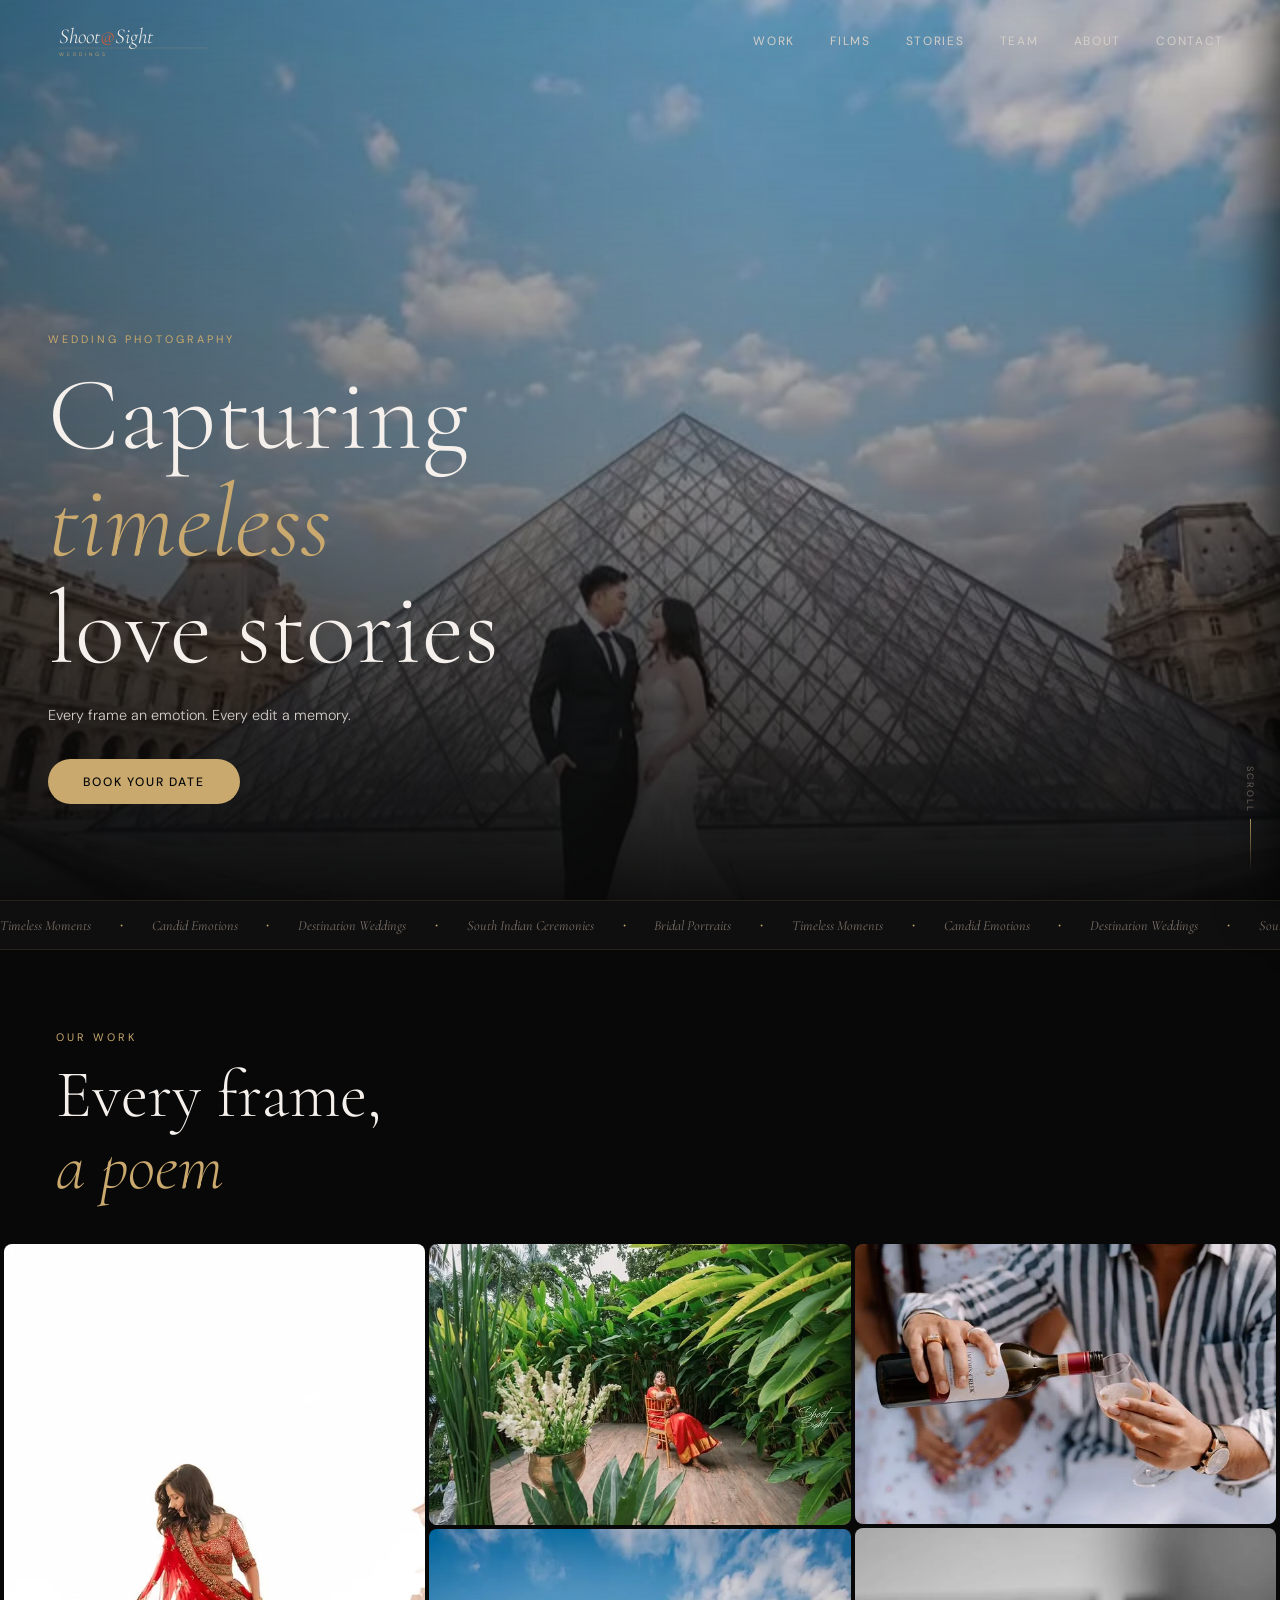
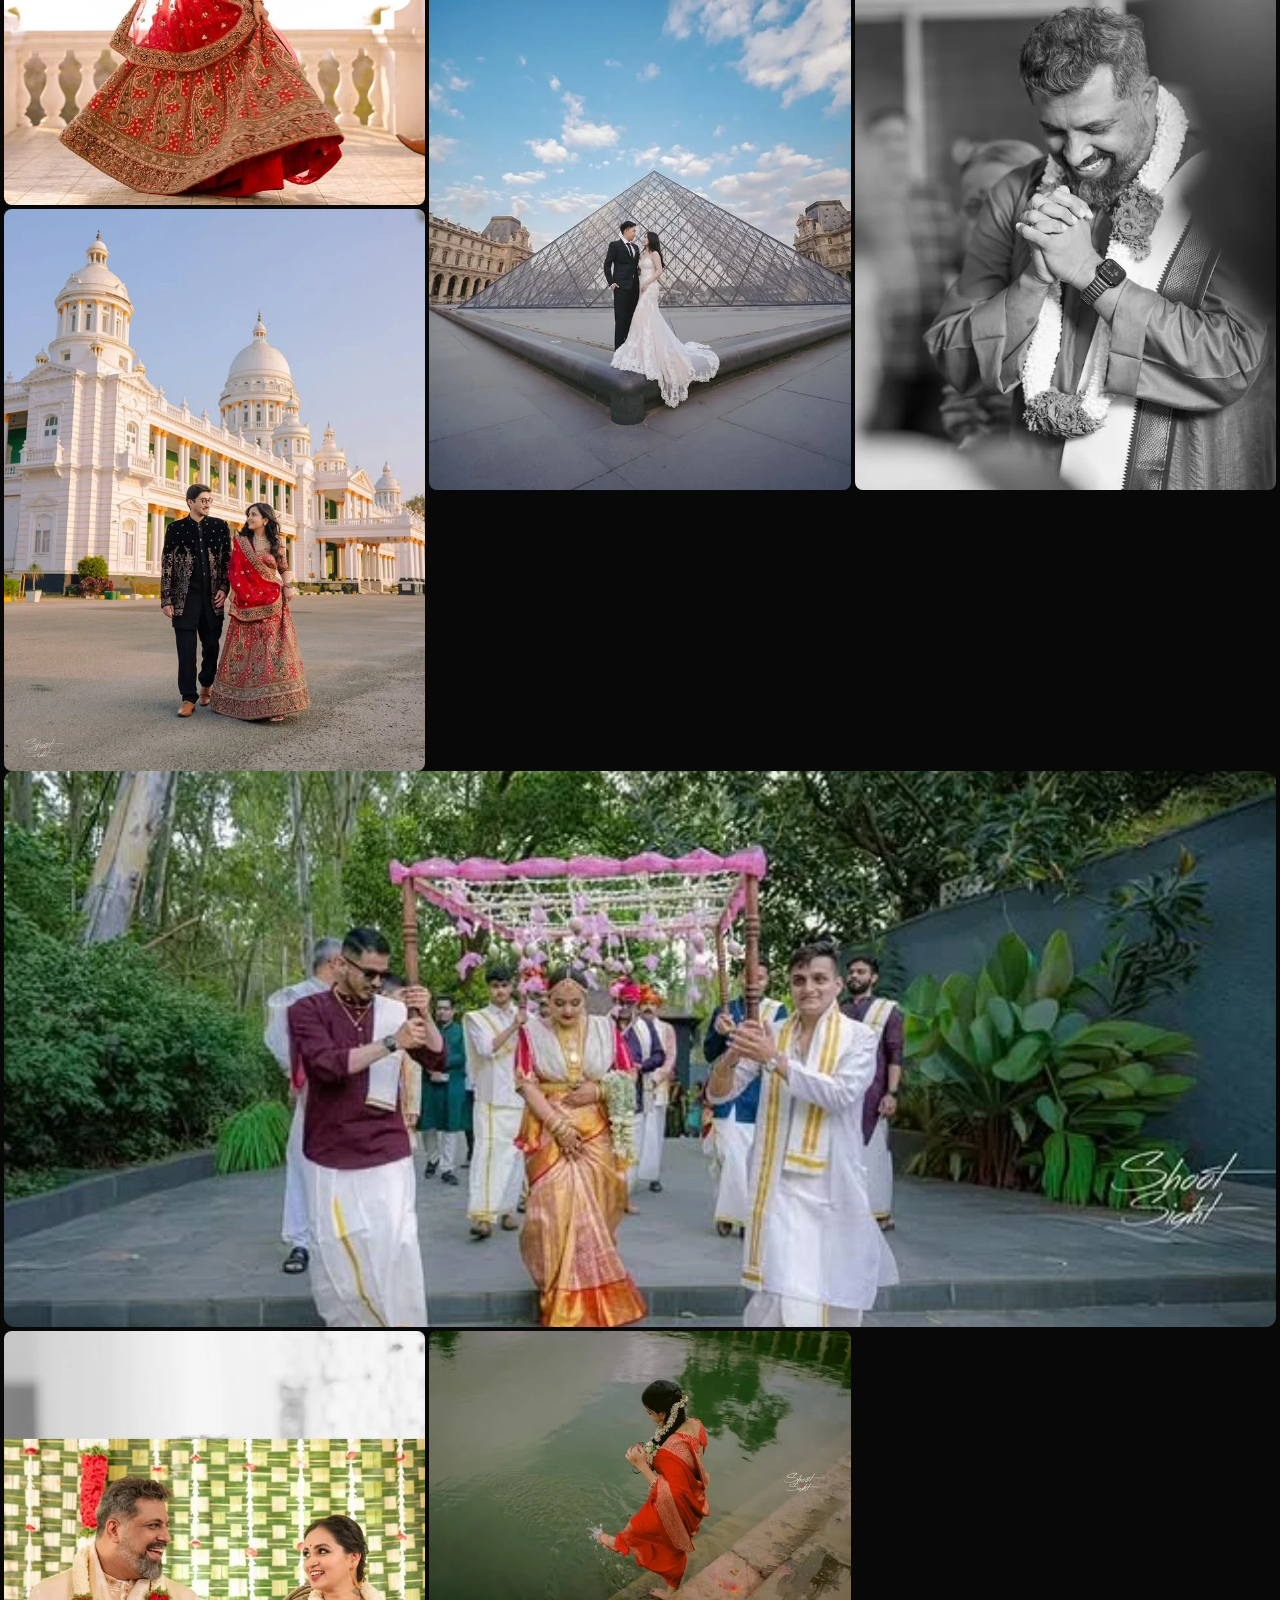
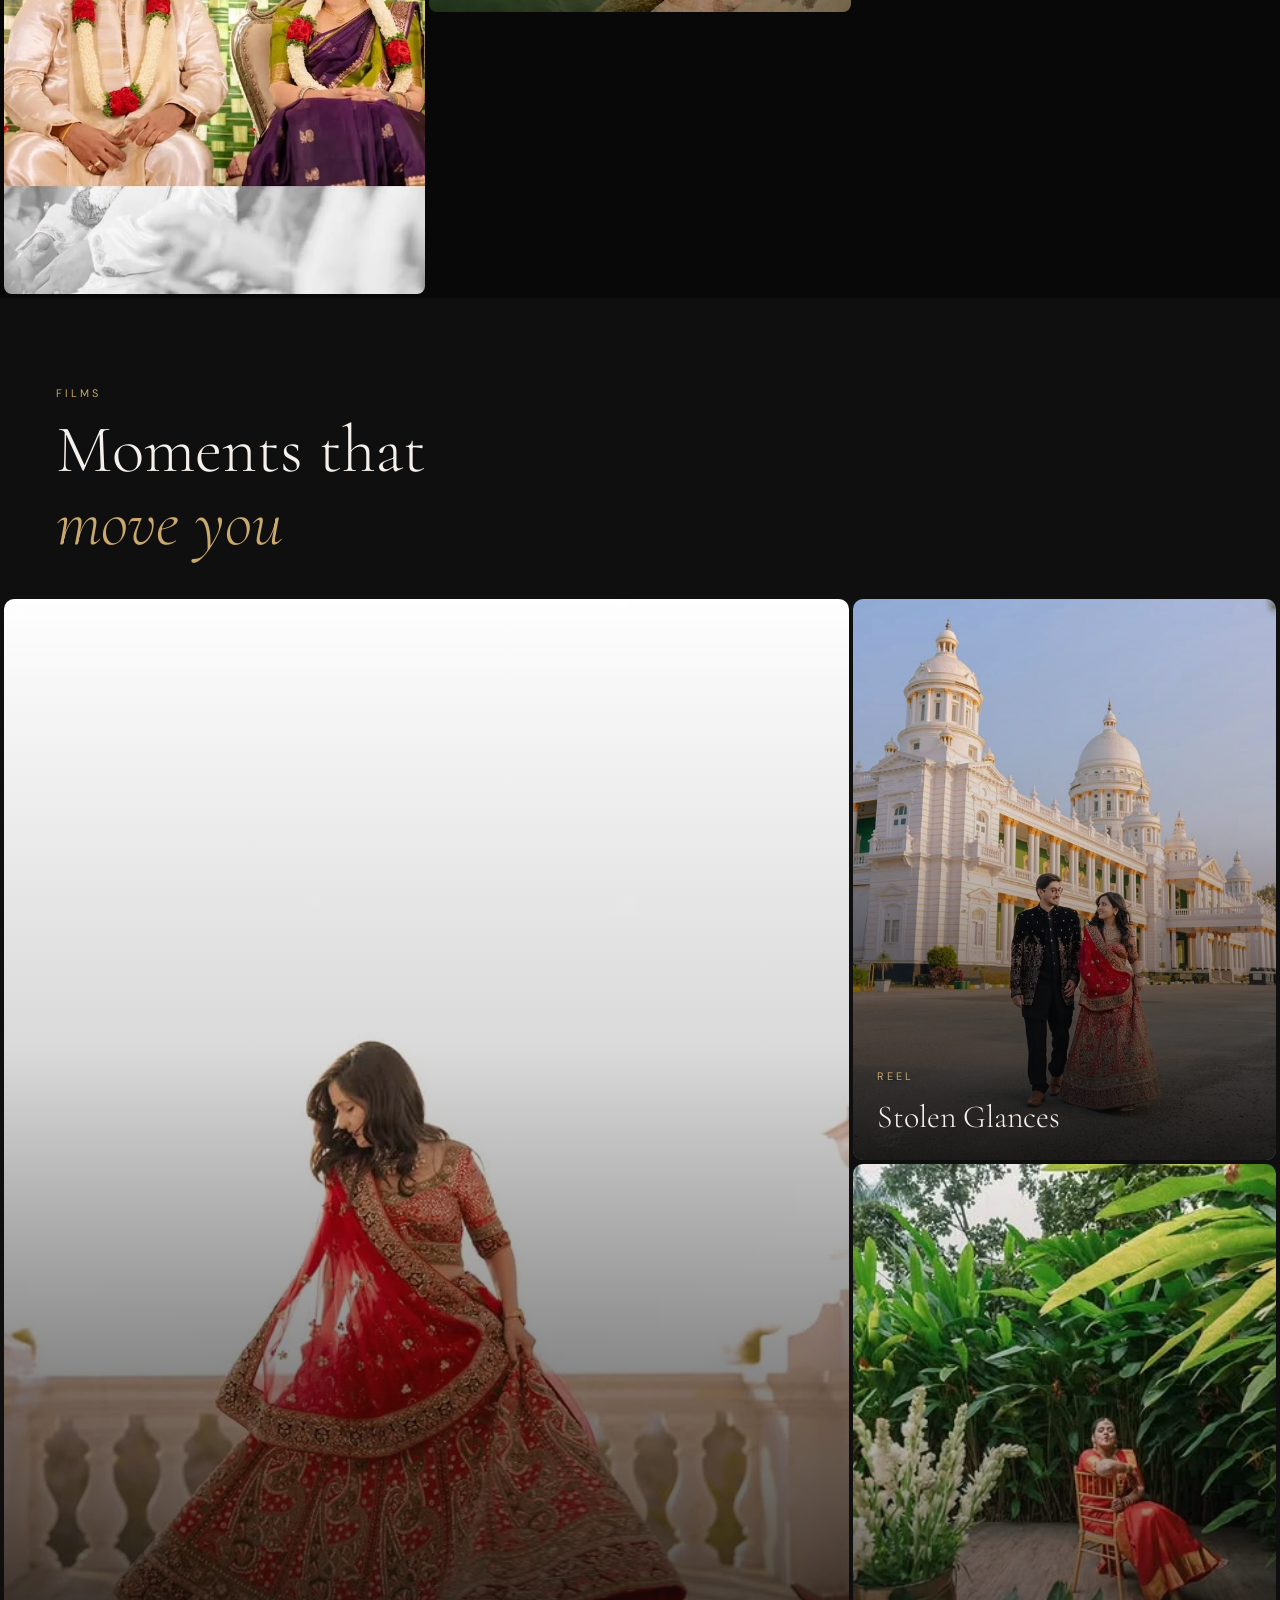
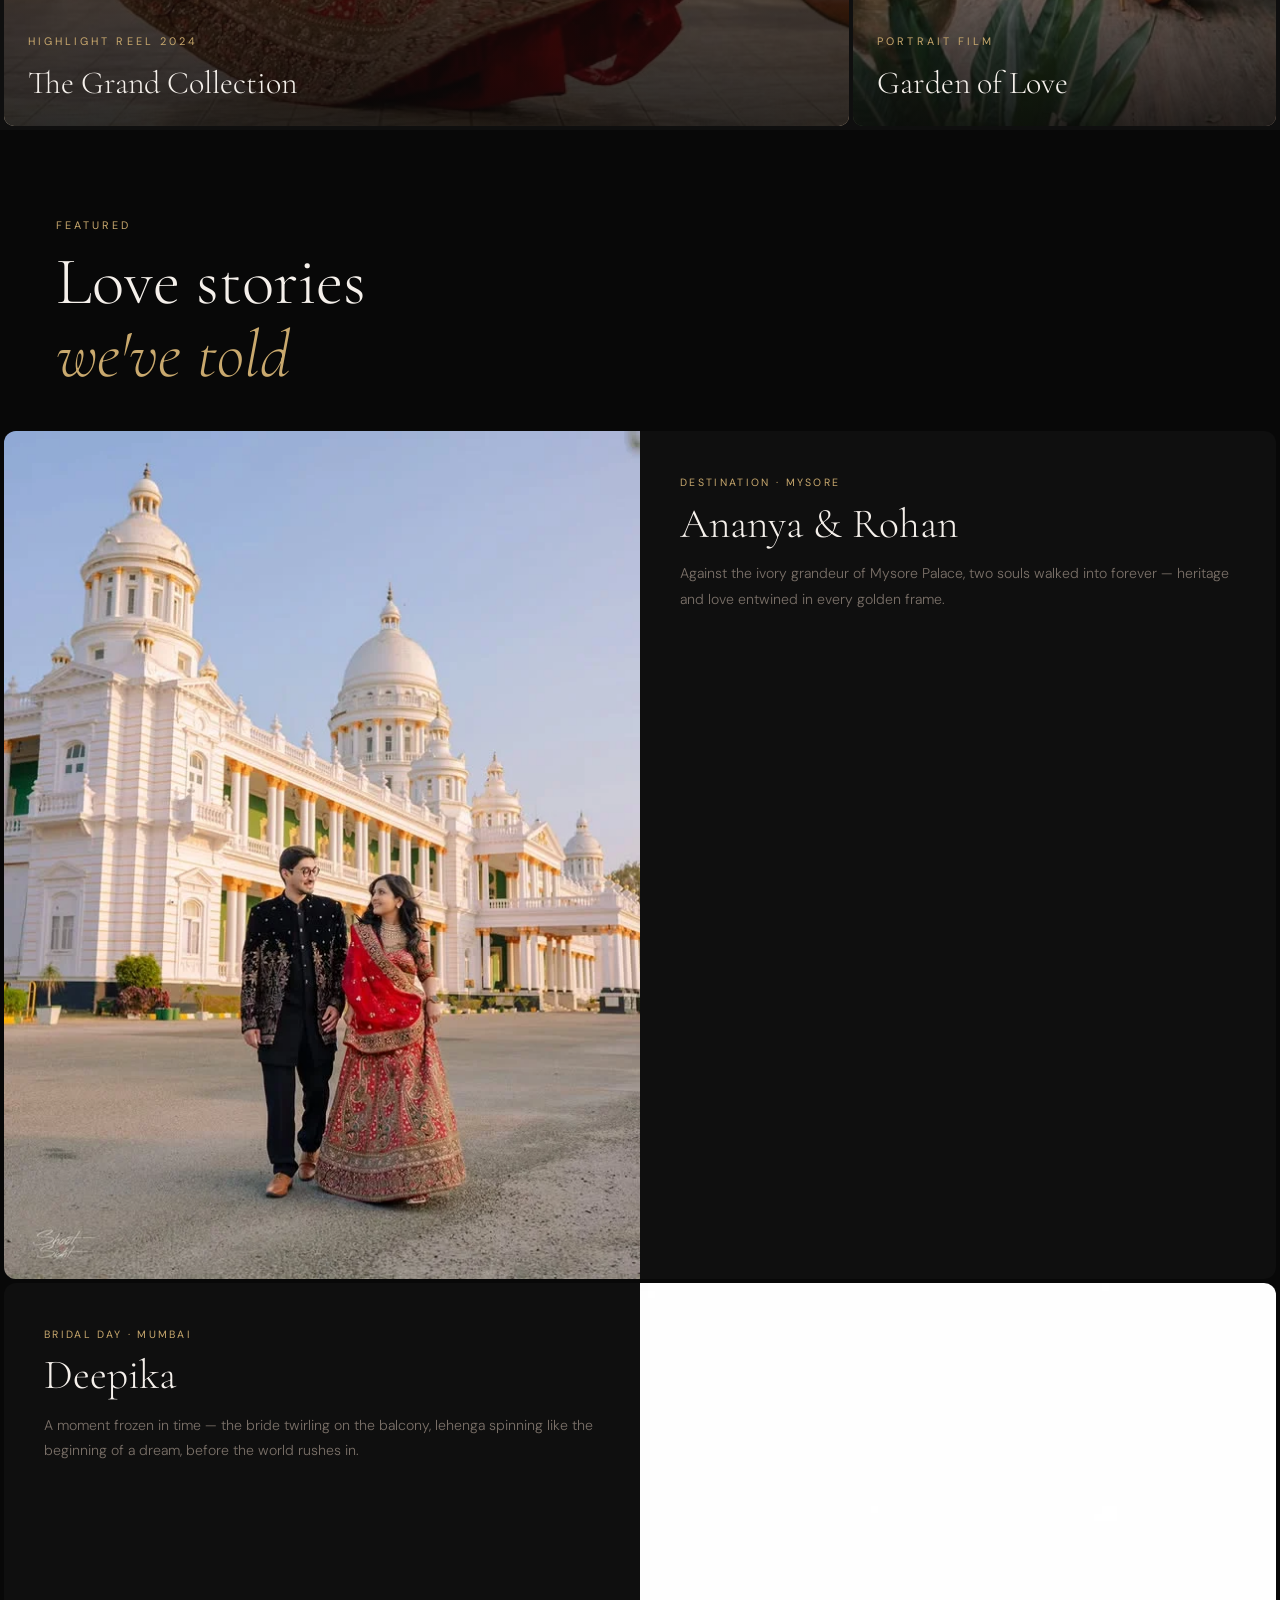
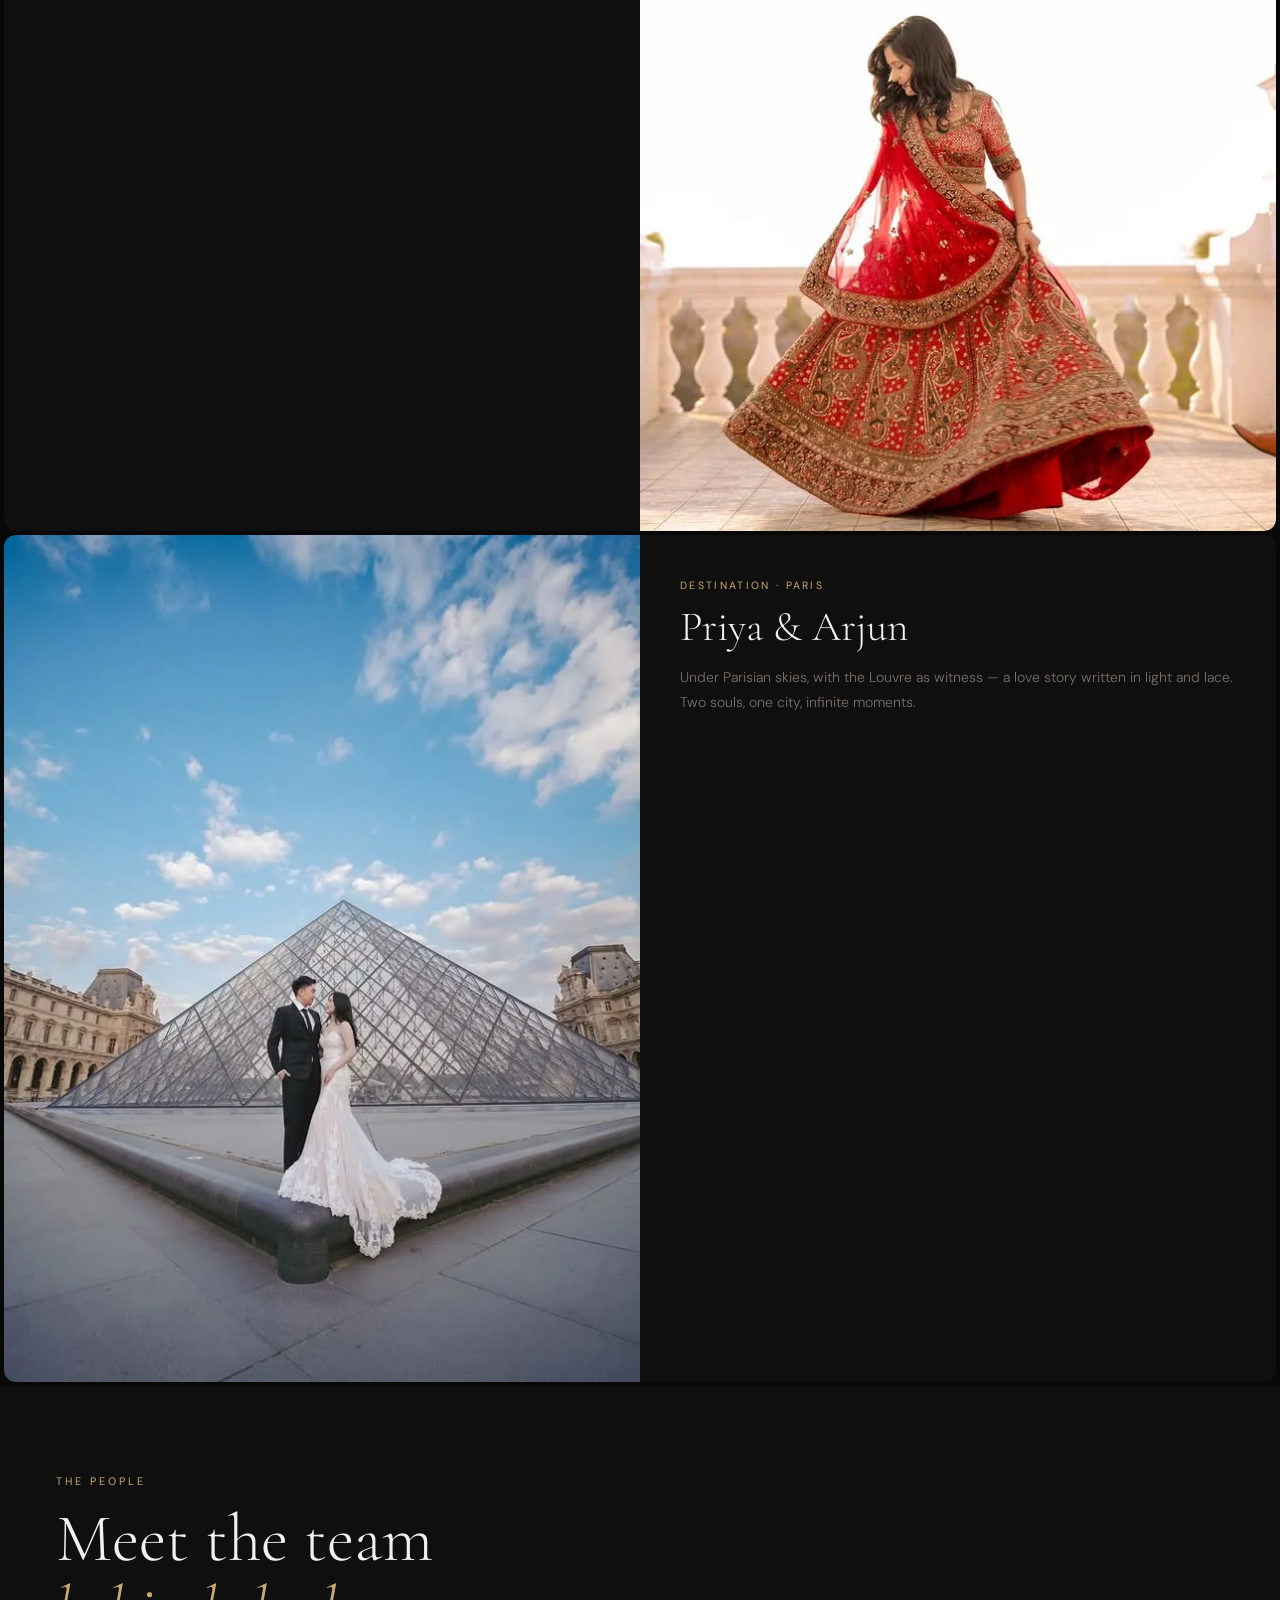
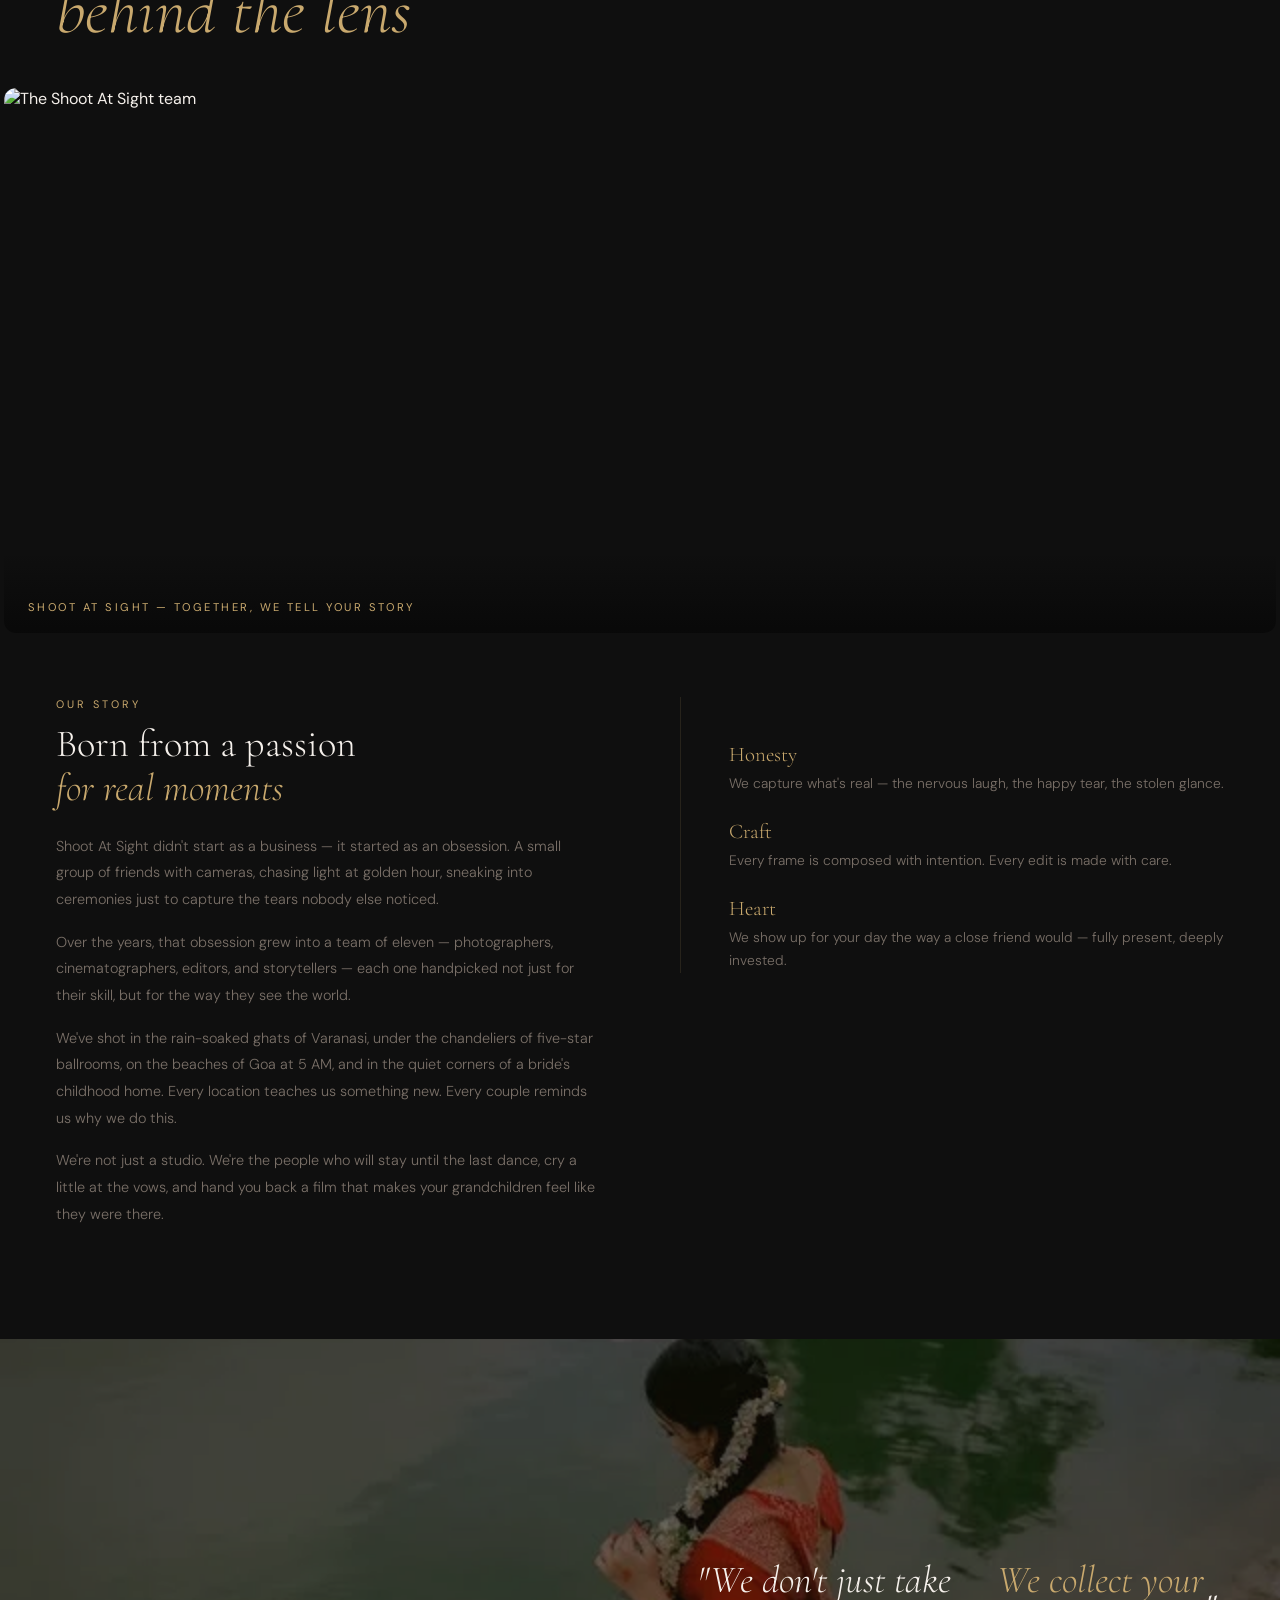
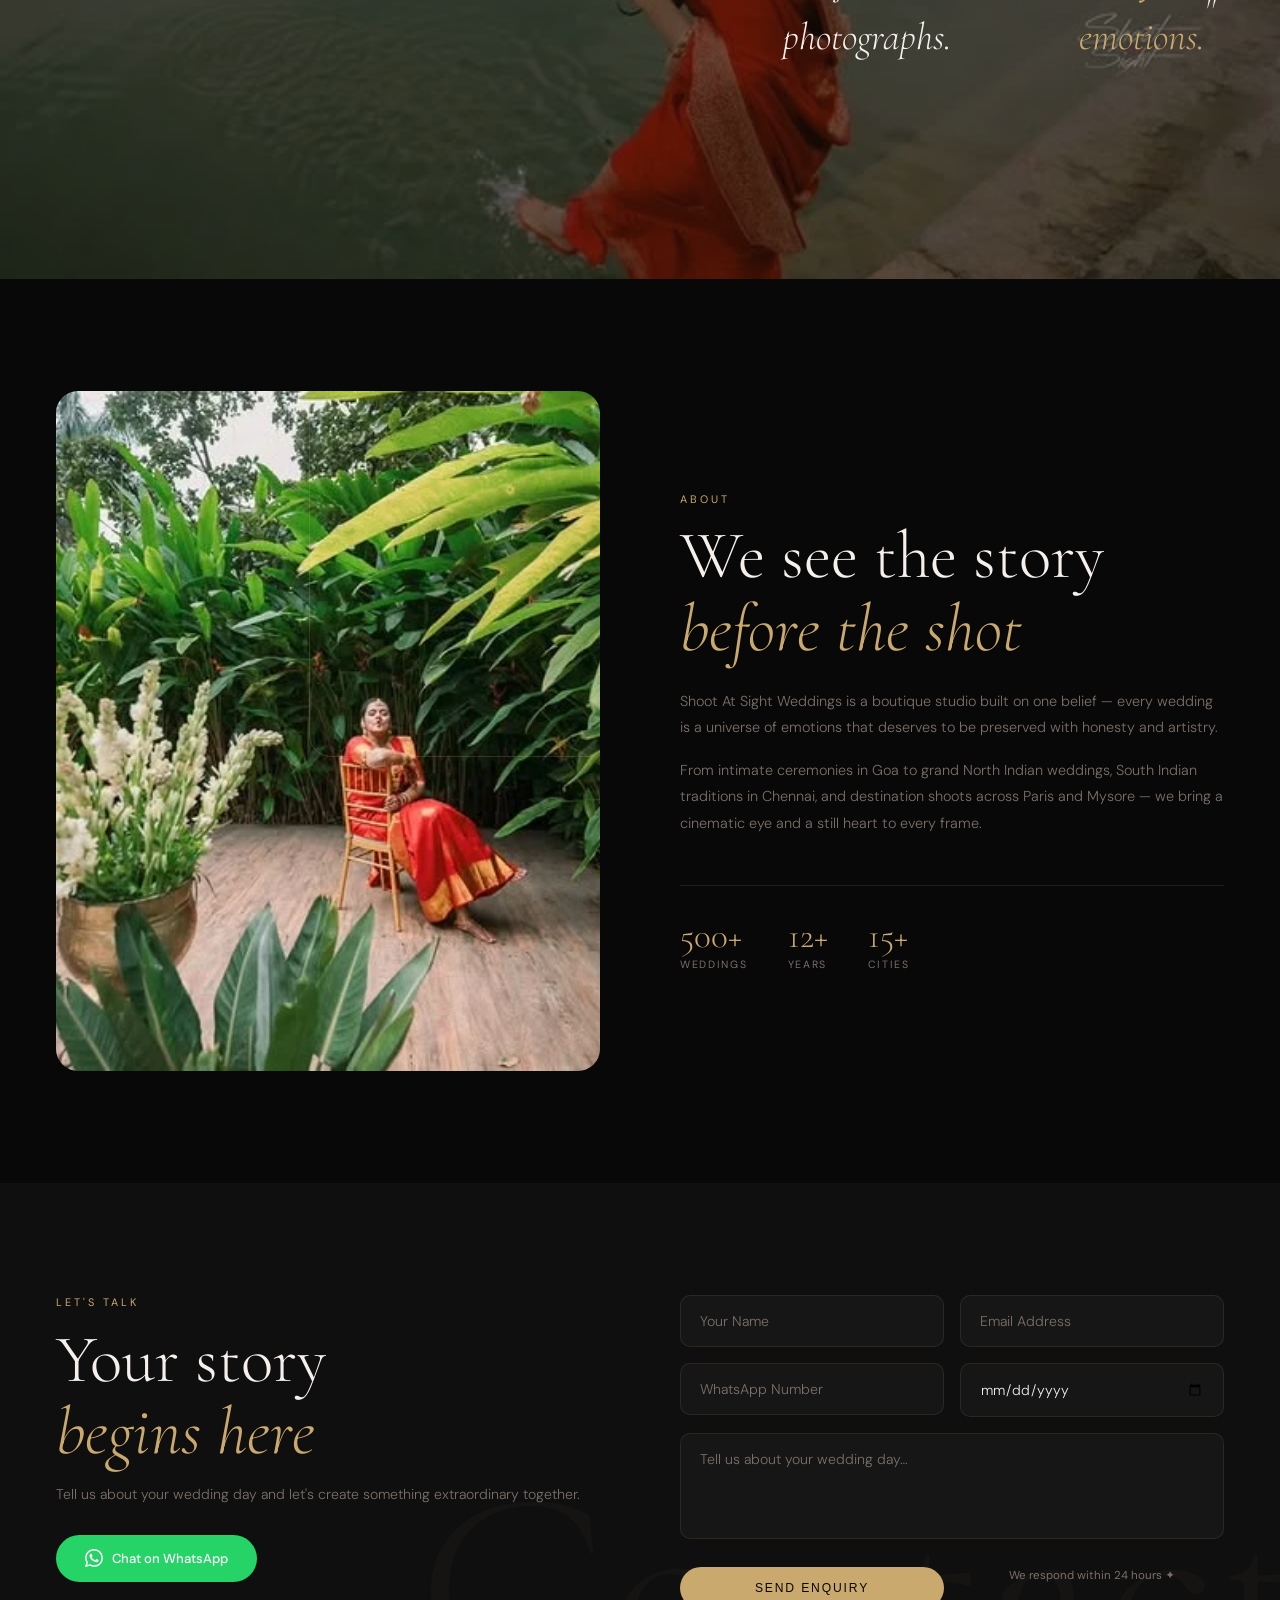
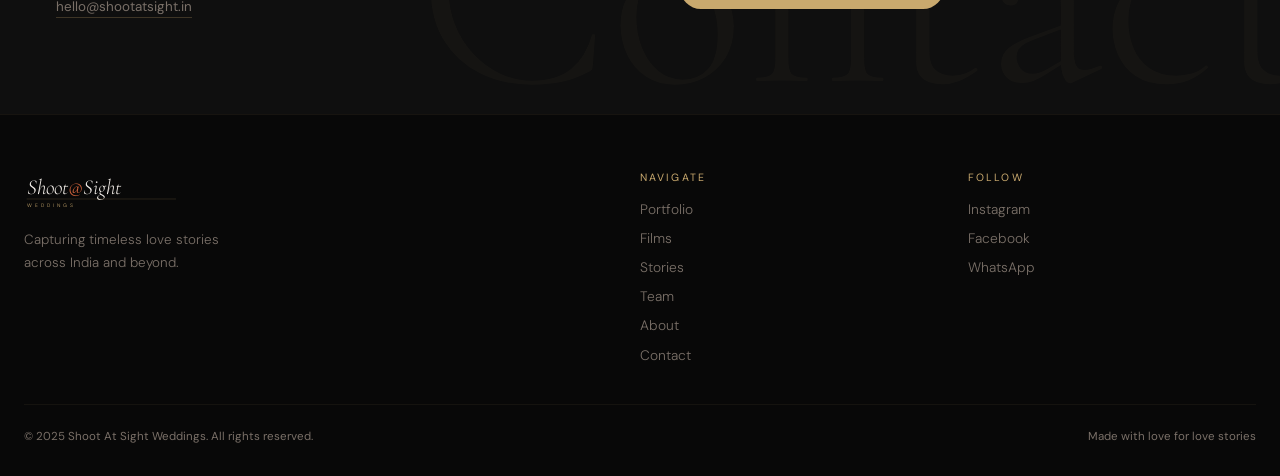
==== index.html @ 70bba97a "photography demo" ====
<!DOCTYPE html>
<html lang="en">
<head>
  <meta charset="UTF-8" />
  <meta name="viewport" content="width=device-width, initial-scale=1.0" />
  <meta name="description" content="Shoot At Sight Weddings — Premium wedding photography capturing timeless love stories across India and beyond." />
  <title>Shoot At Sight Weddings</title>
  <link rel="preconnect" href="https://fonts.googleapis.com" />
  <link rel="preconnect" href="https://fonts.gstatic.com" crossorigin />
  <link href="https://fonts.googleapis.com/css2?family=Cormorant+Garamond:ital,wght@0,300;0,400;0,600;1,300;1,400;1,600&family=DM+Sans:opsz,wght@9..40,300;9..40,400;9..40,500&display=swap" rel="stylesheet" />
  <link rel="preload" as="image" href="images/img1.webp" />
  <link rel="stylesheet" href="style.css" />
</head>
<body>

  <!-- ── NAV ── -->
  <header class="nav" id="nav">
    <a href="#hero" class="nav__logo" aria-label="Shoot At Sight Weddings">
      <svg viewBox="0 0 240 56" fill="none" xmlns="http://www.w3.org/2000/svg">
        <text x="4" y="34" font-family="Cormorant Garamond, serif" font-size="32" font-style="italic" font-weight="300">
          <tspan fill="#f5f0eb">Shoot</tspan><tspan fill="#c9603a" font-weight="400">@</tspan><tspan fill="#f5f0eb">Sight</tspan>
        </text>
        <line x1="4" y1="42" x2="228" y2="42" stroke="#c9a96e" stroke-width="0.5" opacity="0.55"/>
        <text x="4" y="54" font-family="DM Sans, sans-serif" font-size="7.5" font-weight="300" fill="#c9a96e" letter-spacing="4.5">WEDDINGS</text>
      </svg>
    </a>
    <nav class="nav__links" aria-label="Main navigation">
      <a href="#portfolio">Work</a>
      <a href="#films">Films</a>
      <a href="#stories">Stories</a>
      <a href="#team">Team</a>
      <a href="#about">About</a>
      <a href="#contact">Contact</a>
    </nav>
    <button class="nav__burger" id="burger" aria-label="Toggle menu" aria-expanded="false">
      <span></span><span></span>
    </button>
  </header>

  <!-- Mobile menu overlay -->
  <div class="menu-overlay" id="menuOverlay" role="dialog" aria-modal="true" aria-label="Mobile menu">
    <button class="menu-overlay__close" id="menuClose" aria-label="Close menu">✕</button>
    <nav>
      <a href="#portfolio" class="menu-link">Work</a>
      <a href="#films" class="menu-link">Films</a>
      <a href="#stories" class="menu-link">Stories</a>
      <a href="#team" class="menu-link">Team</a>
      <a href="#about" class="menu-link">About</a>
      <a href="#contact" class="menu-link">Contact</a>
    </nav>
  </div>

  <!-- ── HERO ── -->
  <section class="hero" id="hero">
    <div class="hero__media">
      <!-- Mobile: video reel -->
      <video class="hero__video hero__video--mobile" autoplay muted loop playsinline disablePictureInPicture poster="images/img9.webp" preload="metadata">
        <source src="videos/vid2.mp4" type="video/mp4" />
      </video>
      <!-- Desktop: photo slideshow -->
      <div class="hero__slideshow" aria-hidden="true">
        <div class="hero__slide hero__slide--active" style="background-image:url('images/img1.webp'); background-position: center 40%;"></div>
        <div class="hero__slide" style="background-image:url('images/img8.webp'); background-position: center 20%;"></div>
        <div class="hero__slide" style="background-image:url('images/img9.webp'); background-position: center 35%;"></div>
        <div class="hero__slide" style="background-image:url('images/img5.webp'); background-position: center 50%;"></div>
        <div class="hero__slide" style="background-image:url('images/img3.webp'); background-position: center 30%;"></div>
      </div>
    </div>
    <div class="hero__vignette"></div>
    <div class="hero__content">
      <p class="hero__eye">Wedding Photography</p>
      <h1 class="hero__h1">Capturing<br /><em>timeless</em><br />love stories</h1>
      <p class="hero__sub">Every frame an emotion. Every edit a memory.</p>
      <a href="#contact" class="btn-gold">Book Your Date</a>
    </div>
    <div class="hero__scroll-hint" aria-hidden="true">
      <span>Scroll</span>
      <i></i>
    </div>
  </section>

  <!-- ── MARQUEE ── -->
  <div class="marquee" aria-hidden="true">
    <div class="marquee__track">
      <span>Timeless Moments</span><b>·</b>
      <span>Candid Emotions</span><b>·</b>
      <span>Destination Weddings</span><b>·</b>
      <span>South Indian Ceremonies</span><b>·</b>
      <span>Bridal Portraits</span><b>·</b>
      <span>Timeless Moments</span><b>·</b>
      <span>Candid Emotions</span><b>·</b>
      <span>Destination Weddings</span><b>·</b>
      <span>South Indian Ceremonies</span><b>·</b>
      <span>Bridal Portraits</span><b>·</b>
    </div>
  </div>

  <!-- ── PHOTO MOSAIC ── -->
  <section class="mosaic" id="portfolio" aria-label="Portfolio">
    <div class="mosaic__header reveal">
      <span class="label">Our Work</span>
      <h2>Every frame,<br /><em>a poem</em></h2>
    </div>
    <div class="mosaic__grid">
      <figure class="mosaic__item mosaic__item--tall reveal-img">
        <picture><source srcset="images/img8.webp" type="image/webp"><img src="images/img8.jpg" alt="Bride in red lehenga twirling" loading="lazy" /></picture>
        <figcaption>Bridal Portraits</figcaption>
      </figure>
      <figure class="mosaic__item reveal-img">
        <picture><source srcset="images/img9.webp" type="image/webp"><img src="images/img9.jpg" alt="Couple at Mysore Palace" loading="lazy" /></picture>
        <figcaption>Destination — Mysore</figcaption>
      </figure>
      <figure class="mosaic__item reveal-img">
        <picture><source srcset="images/img6.webp" type="image/webp"><img src="images/img6.jpg" alt="Bride among tropical foliage" loading="lazy" /></picture>
        <figcaption>Nature Portraits</figcaption>
      </figure>
      <figure class="mosaic__item mosaic__item--tall reveal-img">
        <picture><source srcset="images/img1.webp" type="image/webp"><img src="images/img1.jpg" alt="Couple at the Louvre, Paris" loading="lazy" /></picture>
        <figcaption>Destination — Paris</figcaption>
      </figure>
      <figure class="mosaic__item reveal-img">
        <picture><source srcset="images/img7.webp" type="image/webp"><img src="images/img7.jpg" alt="Couple celebrating" loading="lazy" /></picture>
        <figcaption>Intimate Moments</figcaption>
      </figure>
      <figure class="mosaic__item reveal-img">
        <picture><source srcset="images/img4.webp" type="image/webp"><img src="images/img4.jpg" alt="Groom candid moment" loading="lazy" /></picture>
        <figcaption>Candid Emotions</figcaption>
      </figure>
      <figure class="mosaic__item mosaic__item--wide reveal-img">
        <picture><source srcset="images/img5.webp" type="image/webp"><img src="images/img5.jpg" alt="Bride procession under floral canopy" loading="lazy" /></picture>
        <figcaption>Grand Processions</figcaption>
      </figure>
      <figure class="mosaic__item reveal-img">
        <picture><source srcset="images/img3.webp" type="image/webp"><img src="images/img3.jpg" alt="South Indian wedding ceremony" loading="lazy" /></picture>
        <figcaption>Traditional Ceremonies</figcaption>
      </figure>
      <figure class="mosaic__item reveal-img">
        <picture><source srcset="images/img2.webp" type="image/webp"><img src="images/img2.jpg" alt="Bride by the river" loading="lazy" /></picture>
        <figcaption>Bridal Portraits</figcaption>
      </figure>
    </div>
  </section>

  <!-- ── FILMS ── -->
  <section class="films" id="films">
    <div class="films__header reveal">
      <span class="label">Films</span>
      <h2>Moments that<br /><em>move you</em></h2>
    </div>

    <div class="films__grid">
      <!-- Featured reel -->
      <div class="film-card film-card--hero reveal-img">
        <video class="film-card__video" poster="images/img8.webp" preload="none" playsinline disablePictureInPicture>
          <source src="videos/vid1.mp4" type="video/mp4" />
        </video>
        <div class="film-card__overlay">
          <div class="film-card__meta">
            <span class="label">Highlight Reel 2024</span>
            <h3>The Grand Collection</h3>
          </div>
        </div>
      </div>

      <!-- Short ambient -->
      <div class="film-card reveal-img">
        <video class="film-card__video" poster="images/img9.webp" preload="none" playsinline disablePictureInPicture>
          <source src="videos/vid3.mp4" type="video/mp4" />
        </video>
        <div class="film-card__overlay">
          <div class="film-card__meta">
            <span class="label">Reel</span>
            <h3>Stolen Glances</h3>
          </div>
        </div>
      </div>

      <!-- Short clip -->
      <div class="film-card reveal-img">
        <picture><source srcset="images/img6.webp" type="image/webp"><img src="images/img6.jpg" alt="Nature portrait" loading="lazy" /></picture>
        <div class="film-card__overlay">
          <div class="film-card__meta">
            <span class="label">Portrait Film</span>
            <h3>Garden of Love</h3>
          </div>
        </div>
      </div>
    </div>
  </section>

  <!-- ── STORIES ── -->
  <section class="stories" id="stories">
    <div class="stories__header reveal">
      <span class="label">Featured</span>
      <h2>Love stories<br /><em>we've told</em></h2>
    </div>

    <div class="stories__list">

      <article class="story reveal-img">
        <div class="story__img">
          <picture><source srcset="images/img9.webp" type="image/webp"><img src="images/img9.jpg" alt="Couple at Mysore Palace" loading="lazy" /></picture>
        </div>
        <div class="story__body">
          <span class="story__tag">Destination · Mysore</span>
          <h3>Ananya & Rohan</h3>
          <p>Against the ivory grandeur of Mysore Palace, two souls walked into forever — heritage and love entwined in every golden frame.</p>
        </div>
      </article>

      <article class="story story--flip reveal-img">
        <div class="story__img">
          <picture><source srcset="images/img8.webp" type="image/webp"><img src="images/img8.jpg" alt="Bride in red lehenga" loading="lazy" /></picture>
        </div>
        <div class="story__body">
          <span class="story__tag">Bridal Day · Mumbai</span>
          <h3>Deepika</h3>
          <p>A moment frozen in time — the bride twirling on the balcony, lehenga spinning like the beginning of a dream, before the world rushes in.</p>
        </div>
      </article>

      <article class="story reveal-img">
        <div class="story__img">
          <picture><source srcset="images/img1.webp" type="image/webp"><img src="images/img1.jpg" alt="Couple at the Louvre" loading="lazy" /></picture>
        </div>
        <div class="story__body">
          <span class="story__tag">Destination · Paris</span>
          <h3>Priya & Arjun</h3>
          <p>Under Parisian skies, with the Louvre as witness — a love story written in light and lace. Two souls, one city, infinite moments.</p>
        </div>
      </article>

    </div>
  </section>

  <!-- ── TEAM ── -->
  <section class="team" id="team">
    <div class="team__header reveal">
      <span class="label">The People</span>
      <h2>Meet the team<br /><em>behind the lens</em></h2>
    </div>

    <div class="team__photo reveal-img">
      <img src="images/team.jpg" alt="The Shoot At Sight team" loading="lazy" />
      <div class="team__photo-caption">Shoot At Sight — Together, we tell your story</div>
    </div>

    <div class="team__story">
      <div class="team__story-block reveal">
        <span class="label">Our Story</span>
        <h3>Born from a passion<br /><em>for real moments</em></h3>
        <p>Shoot At Sight didn't start as a business — it started as an obsession. A small group of friends with cameras, chasing light at golden hour, sneaking into ceremonies just to capture the tears nobody else noticed.</p>
        <p>Over the years, that obsession grew into a team of eleven — photographers, cinematographers, editors, and storytellers — each one handpicked not just for their skill, but for the way they see the world.</p>
        <p>We've shot in the rain-soaked ghats of Varanasi, under the chandeliers of five-star ballrooms, on the beaches of Goa at 5 AM, and in the quiet corners of a bride's childhood home. Every location teaches us something new. Every couple reminds us why we do this.</p>
        <p>We're not just a studio. We're the people who will stay until the last dance, cry a little at the vows, and hand you back a film that makes your grandchildren feel like they were there.</p>
      </div>

      <div class="team__values reveal">
        <div class="team__value">
          <strong>Honesty</strong>
          <span>We capture what's real — the nervous laugh, the happy tear, the stolen glance.</span>
        </div>
        <div class="team__value">
          <strong>Craft</strong>
          <span>Every frame is composed with intention. Every edit is made with care.</span>
        </div>
        <div class="team__value">
          <strong>Heart</strong>
          <span>We show up for your day the way a close friend would — fully present, deeply invested.</span>
        </div>
      </div>
    </div>
  </section>

  <!-- ── PARALLAX QUOTE ── -->
  <div class="parallax-band">
    <div class="parallax-band__img" id="parallaxImg">
      <picture><source srcset="images/img2.webp" type="image/webp"><img src="images/img2.jpg" alt="" role="presentation" /></picture>
    </div>
    <div class="parallax-band__veil"></div>
    <blockquote class="parallax-band__quote reveal">
      "We don't just take photographs.  <em>We collect your emotions.</em>"
    </blockquote>
  </div>

  <!-- ── ABOUT ── -->
  <section class="about" id="about">
    <div class="about__img reveal-img">
      <picture><source srcset="images/img6.webp" type="image/webp"><img src="images/img6.jpg" alt="Bride in tropical garden" loading="lazy" /></picture>
      <div class="about__img-border"></div>
    </div>
    <div class="about__copy">
      <span class="label reveal">About</span>
      <h2 class="reveal">We see the story<br /><em>before the shot</em></h2>
      <p class="reveal">Shoot At Sight Weddings is a boutique studio built on one belief — every wedding is a universe of emotions that deserves to be preserved with honesty and artistry.</p>
      <p class="reveal">From intimate ceremonies in Goa to grand North Indian weddings, South Indian traditions in Chennai, and destination shoots across Paris and Mysore — we bring a cinematic eye and a still heart to every frame.</p>
      <div class="stats reveal">
        <div class="stat"><strong>500+</strong><span>Weddings</span></div>
        <div class="stat"><strong>12+</strong><span>Years</span></div>
        <div class="stat"><strong>15+</strong><span>Cities</span></div>
      </div>
    </div>
  </section>

  <!-- ── CONTACT ── -->
  <section class="contact" id="contact">
    <div class="contact__bg" aria-hidden="true">Contact</div>
    <div class="contact__inner">
      <div class="contact__left">
        <span class="label reveal">Let's Talk</span>
        <h2 class="reveal">Your story<br /><em>begins here</em></h2>
        <p class="reveal">Tell us about your wedding day and let's create something extraordinary together.</p>
        <div class="contact__actions reveal">
          <a href="https://wa.me/919999999999?text=Hi%20Shoot%20At%20Sight%2C%20I%27d%20like%20to%20enquire%20about%20wedding%20photography." class="btn-whatsapp" target="_blank" rel="noopener">
            <svg viewBox="0 0 24 24" fill="currentColor" width="18" height="18" aria-hidden="true"><path d="M17.472 14.382c-.297-.149-1.758-.867-2.03-.967-.273-.099-.471-.148-.67.15-.197.297-.767.966-.94 1.164-.173.199-.347.223-.644.075-.297-.15-1.255-.463-2.39-1.475-.883-.788-1.48-1.761-1.653-2.059-.173-.297-.018-.458.13-.606.134-.133.298-.347.446-.52.149-.174.198-.298.298-.497.099-.198.05-.371-.025-.52-.075-.149-.669-1.612-.916-2.207-.242-.579-.487-.5-.669-.51-.173-.008-.371-.01-.57-.01-.198 0-.52.074-.792.372-.272.297-1.04 1.016-1.04 2.479 0 1.462 1.065 2.875 1.213 3.074.149.198 2.096 3.2 5.077 4.487.709.306 1.262.489 1.694.625.712.227 1.36.195 1.871.118.571-.085 1.758-.719 2.006-1.413.248-.694.248-1.289.173-1.413-.074-.124-.272-.198-.57-.347m-5.421 7.403h-.004a9.87 9.87 0 01-5.031-1.378l-.361-.214-3.741.982.998-3.648-.235-.374a9.86 9.86 0 01-1.51-5.26c.001-5.45 4.436-9.884 9.888-9.884 2.64 0 5.122 1.03 6.988 2.898a9.825 9.825 0 012.893 6.994c-.003 5.45-4.437 9.884-9.885 9.884m8.413-18.297A11.815 11.815 0 0012.05 0C5.495 0 .16 5.335.157 11.892c0 2.096.547 4.142 1.588 5.945L.057 24l6.305-1.654a11.882 11.882 0 005.683 1.448h.005c6.554 0 11.89-5.335 11.893-11.893a11.821 11.821 0 00-3.48-8.413z"/></svg>
            Chat on WhatsApp
          </a>
          <a href="mailto:hello@shootatsight.in" class="contact__email">hello@shootatsight.in</a>
        </div>
      </div>
      <form class="contact__form reveal" id="contactForm" novalidate>
        <div class="field"><input type="text" placeholder="Your Name" required autocomplete="name" /><span></span></div>
        <div class="field"><input type="email" placeholder="Email Address" required autocomplete="email" /><span></span></div>
        <div class="field"><input type="tel" placeholder="WhatsApp Number" autocomplete="tel" /><span></span></div>
        <div class="field"><input type="date" /><span></span></div>
        <div class="field field--full"><textarea rows="4" placeholder="Tell us about your wedding day…"></textarea><span></span></div>
        <button type="submit" class="btn-gold btn-gold--full">Send Enquiry</button>
        <p class="form-note">We respond within 24 hours ✦</p>
      </form>
    </div>
  </section>

  <!-- ── FOOTER ── -->
  <footer class="footer">
    <div class="footer__inner">
      <div class="footer__brand">
        <svg viewBox="0 0 240 56" fill="none" width="160">
          <text x="4" y="34" font-family="Cormorant Garamond,serif" font-size="32" font-style="italic" font-weight="300">
            <tspan fill="#f5f0eb">Shoot</tspan><tspan fill="#c9603a" font-weight="400">@</tspan><tspan fill="#f5f0eb">Sight</tspan>
          </text>
          <line x1="4" y1="42" x2="228" y2="42" stroke="#c9a96e" stroke-width="0.5" opacity="0.5"/>
          <text x="4" y="54" font-family="DM Sans,sans-serif" font-size="7.5" font-weight="300" fill="#c9a96e" letter-spacing="4.5">WEDDINGS</text>
        </svg>
        <p>Capturing timeless love stories across India and beyond.</p>
      </div>
      <div class="footer__nav">
        <h4>Navigate</h4>
        <a href="#portfolio">Portfolio</a>
        <a href="#films">Films</a>
        <a href="#stories">Stories</a>
        <a href="#team">Team</a>
        <a href="#about">About</a>
        <a href="#contact">Contact</a>
      </div>
      <div class="footer__social">
        <h4>Follow</h4>
        <a href="#" target="_blank" rel="noopener">Instagram</a>
        <a href="#" target="_blank" rel="noopener">Facebook</a>
        <a href="https://wa.me/919999999999" target="_blank" rel="noopener">WhatsApp</a>
      </div>
    </div>
    <div class="footer__bottom">
      <p>© 2025 Shoot At Sight Weddings. All rights reserved.</p>
      <p>Made with love for love stories</p>
    </div>
  </footer>

  <!-- Sticky mobile CTA -->
  <a href="#contact" class="sticky-cta" id="stickyCta">Book Now</a>

  <script src="https://unpkg.com/lenis@1.1.13/dist/lenis.min.js"></script>
  <script src="script.js"></script>
</body>
</html>
---- style.css ----
/* ═══════════════════════════════════════
   RESET & TOKENS
═══════════════════════════════════════ */
*, *::before, *::after { box-sizing: border-box; margin: 0; padding: 0; }

:root {
  --bg:        #080808;
  --bg2:       #0f0f0f;
  --bg3:       #161616;
  --cream:     #f5f0eb;
  --cream2:    #d4cfc9;
  --gold:      #c9a96e;
  --gold2:     #e8c98a;
  --rust:      #c9603a;
  --muted:     #7a7068;
  --r:         14px;
  --r2:        22px;
  --ease:      cubic-bezier(0.16, 1, 0.3, 1);
  --serif:     'Cormorant Garamond', Georgia, serif;
  --sans:      'DM Sans', system-ui, sans-serif;
}

html { background: var(--bg); color: var(--cream); font-family: var(--sans); -webkit-font-smoothing: antialiased; scroll-behavior: auto; }
body { overflow-x: clip; }
img, video { display: block; width: 100%; height: 100%; object-fit: cover; }

/* suppress native browser video overlays / play buttons */
video::-webkit-media-controls { display: none !important; }
video::-webkit-media-controls-enclosure { display: none !important; }
video::-webkit-media-controls-panel { display: none !important; }
video::--webkit-media-controls-play-button { display: none !important; }
video::-webkit-media-controls-start-playback-button { display: none !important; }
video::-webkit-media-controls-overlay-play-button { display: none !important; }
video::-webkit-media-controls-overlay-enclosure { display: none !important; }
video::-internal-media-controls-overlay-cast-button { display: none !important; }
a { color: inherit; text-decoration: none; }
button { cursor: pointer; border: none; background: none; }

/* ── GRAIN overlay on dark sections ── */
.grain {
  position: relative;
}
.grain::after {
  content: '';
  position: absolute;
  inset: 0;
  background-image: url("data:image/svg+xml,%3Csvg xmlns='http://www.w3.org/2000/svg' width='300' height='300'%3E%3Cfilter id='n'%3E%3CfeTurbulence type='fractalNoise' baseFrequency='0.85' numOctaves='4' stitchTiles='stitch'/%3E%3C/filter%3E%3Crect width='300' height='300' filter='url(%23n)' opacity='0.4'/%3E%3C/svg%3E");
  opacity: 0.035;
  pointer-events: none;
  z-index: 0;
}

/* ═══════════════════════════════════════
   TYPOGRAPHY HELPERS
═══════════════════════════════════════ */
.label {
  display: block;
  font-size: 0.68rem;
  font-weight: 400;
  letter-spacing: 0.28em;
  text-transform: uppercase;
  color: var(--gold);
  margin-bottom: 0.9rem;
}

h2 {
  font-family: var(--serif);
  font-size: clamp(2.2rem, 5.5vw, 4.2rem);
  font-weight: 300;
  line-height: 1.08;
  color: var(--cream);
}
h2 em { font-style: italic; color: var(--gold); }
h3 { font-family: var(--serif); font-weight: 300; color: var(--cream); }

/* ═══════════════════════════════════════
   SCROLL REVEAL (CSS transition-driven)
═══════════════════════════════════════ */
.reveal {
  opacity: 0;
  transform: translateY(28px);
  transition: opacity 0.85s var(--ease), transform 0.85s var(--ease);
}
.reveal.in { opacity: 1; transform: none; }

.reveal-img {
  opacity: 0;
  transform: translateY(10px);
  transition: opacity 0.9s var(--ease), transform 0.9s var(--ease);
}
.reveal-img.in { opacity: 1; transform: none; }

/* ═══════════════════════════════════════
   BUTTONS
═══════════════════════════════════════ */
.btn-gold {
  display: inline-flex;
  align-items: center;
  gap: 0.4rem;
  padding: 0.9rem 2.2rem;
  background: var(--gold);
  color: #080808;
  font-size: 0.76rem;
  font-weight: 500;
  letter-spacing: 0.15em;
  text-transform: uppercase;
  border-radius: 100px;
  transition: background 0.3s, transform 0.3s, box-shadow 0.3s;
}
.btn-gold:hover {
  background: var(--gold2);
  transform: translateY(-2px);
  box-shadow: 0 12px 36px rgba(201,169,110,0.38);
}
.btn-gold--full { width: 100%; justify-content: center; }

.btn-whatsapp {
  display: inline-flex;
  align-items: center;
  gap: 0.6rem;
  padding: 0.9rem 1.8rem;
  background: #25D366;
  color: #fff;
  font-size: 0.82rem;
  font-weight: 500;
  border-radius: 100px;
  transition: transform 0.3s, box-shadow 0.3s;
}
.btn-whatsapp:hover {
  transform: translateY(-2px);
  box-shadow: 0 10px 30px rgba(37,211,102,0.35);
}

.text-link {
  font-size: 0.76rem;
  font-weight: 400;
  letter-spacing: 0.1em;
  text-transform: uppercase;
  color: var(--gold);
  display: inline-flex;
  align-items: center;
  gap: 0.4rem;
  transition: gap 0.3s;
}
.text-link:hover { gap: 0.9rem; }

/* ═══════════════════════════════════════
   NAV
═══════════════════════════════════════ */
.nav {
  position: fixed;
  inset-inline: 0;
  top: 0;
  z-index: 300;
  display: flex;
  align-items: center;
  justify-content: space-between;
  padding: 1.25rem 1.5rem;
  transition: background 0.5s, padding 0.4s, backdrop-filter 0.5s;
}
.nav.solid {
  background: rgba(8,8,8,0.88);
  backdrop-filter: blur(18px);
  -webkit-backdrop-filter: blur(18px);
  padding-block: 0.9rem;
  border-bottom: 1px solid rgba(201,169,110,0.1);
}
.nav__logo svg { width: 160px; height: auto; }

.nav__links {
  display: none;
  gap: 2.2rem;
}
.nav__links a {
  font-size: 0.75rem;
  font-weight: 400;
  letter-spacing: 0.14em;
  text-transform: uppercase;
  color: var(--cream2);
  position: relative;
  transition: color 0.3s;
}
.nav__links a::after {
  content: '';
  position: absolute;
  bottom: -3px; left: 0;
  width: 0; height: 1px;
  background: var(--gold);
  transition: width 0.3s var(--ease);
}
.nav__links a:hover { color: var(--gold); }
.nav__links a:hover::after { width: 100%; }

.nav__burger {
  display: flex;
  flex-direction: column;
  gap: 6px;
  padding: 10px;
  margin: -10px;
  z-index: 400;
  position: relative;
  -webkit-tap-highlight-color: transparent;
  touch-action: manipulation;
  cursor: pointer;
}
.nav__burger span {
  display: block;
  width: 22px;
  height: 1.5px;
  background: var(--cream);
  transition: transform 0.35s var(--ease), opacity 0.35s;
  transform-origin: center;
}
.nav__burger.open span:first-child { transform: translateY(3.75px) rotate(45deg); }
.nav__burger.open span:last-child  { transform: translateY(-3.75px) rotate(-45deg); }

/* ── Mobile menu overlay ── */
.menu-overlay {
  position: fixed;
  top: 0;
  right: 0;
  width: min(320px, 85vw);
  height: 100%;
  z-index: 200;
  background: #0f0f0f;
  display: flex;
  flex-direction: column;
  align-items: flex-start;
  justify-content: center;
  padding: 5rem 2.5rem 3rem;
  transform: translateX(100%);
  transition: transform 0.45s var(--ease);
  box-shadow: -12px 0 48px rgba(0,0,0,0.6);
  touch-action: pan-y;
  -webkit-overflow-scrolling: touch;
  overscroll-behavior: contain;
}
.menu-overlay.open {
  transform: translateX(0);
}
.menu-overlay__close {
  position: absolute;
  top: 1.4rem; right: 1.6rem;
  font-size: 1.4rem;
  color: var(--cream);
  transition: color 0.3s, transform 0.35s var(--ease);
  z-index: 1;
  line-height: 1;
}
.menu-overlay__close:hover { color: var(--gold); transform: rotate(90deg); }

/* backdrop */
.menu-overlay::before {
  content: '';
  position: fixed;
  inset: 0;
  width: 100vw;
  background: rgba(0,0,0,0.55);
  z-index: -1;
  opacity: 0;
  transition: opacity 0.5s var(--ease);
  pointer-events: none;
}
.menu-overlay.open::before {
  opacity: 1;
}

.menu-overlay nav {
  display: flex;
  flex-direction: column;
  align-items: flex-start;
  gap: 0;
  width: 100%;
}
.menu-link {
  font-family: var(--serif);
  font-size: clamp(1.8rem, 6vw, 2.6rem);
  font-weight: 300;
  color: var(--cream2);
  padding: 0.5rem 0;
  display: block;
  width: 100%;
  border-bottom: 1px solid rgba(201,169,110,0.08);
  opacity: 0;
  transform: translateX(24px);
  transition: color 0.3s, transform 0.3s, opacity 0s 0s;
}
.menu-overlay.open .menu-link {
  opacity: 1;
  transform: none;
  transition: color 0.3s,
              transform 0.5s var(--ease),
              opacity 0.5s var(--ease);
}
.menu-overlay.open .menu-link:nth-child(1) { transition-delay: 0.12s; }
.menu-overlay.open .menu-link:nth-child(2) { transition-delay: 0.18s; }
.menu-overlay.open .menu-link:nth-child(3) { transition-delay: 0.24s; }
.menu-overlay.open .menu-link:nth-child(4) { transition-delay: 0.30s; }
.menu-overlay.open .menu-link:nth-child(5) { transition-delay: 0.36s; }
.menu-overlay.open .menu-link:nth-child(6) { transition-delay: 0.42s; }

.menu-link:hover { color: var(--gold); }

/* ═══════════════════════════════════════
   HERO
═══════════════════════════════════════ */
.hero {
  position: relative;
  height: 100svh;
  min-height: 580px;
  display: flex;
  align-items: flex-end;
  padding: 0 1.5rem 5.5rem;
  overflow: hidden;
}

.hero__media {
  position: absolute;
  inset: 0;
}
.hero__video {
  width: 100%;
  height: 100%;
  object-fit: cover;
  object-position: center;
}

/* Desktop slideshow — hidden on mobile */
.hero__slideshow {
  display: none;
  position: absolute;
  inset: 0;
}
.hero__slide {
  position: absolute;
  inset: 0;
  background-size: cover;
  background-position: center 30%;
  opacity: 0;
  transition: opacity 0.9s ease;
  transform: scale(1.06);
  will-change: transform, opacity;
}
.hero__slide--active {
  opacity: 1;
  animation: kenBurns 3.5s ease forwards;
}
@keyframes kenBurns {
  from { transform: scale(1.06); }
  to   { transform: scale(1); }
}

/* On mobile: show video, hide slideshow */
.hero__video--mobile { display: block; }

@media (min-width: 768px) {
  /* Hide video, show slideshow on desktop */
  .hero__video--mobile { display: none; }
  .hero__slideshow { display: block; }
}
.hero__vignette {
  position: absolute;
  inset: 0;
  background:
    linear-gradient(to top, rgba(8,8,8,0.96) 0%, rgba(8,8,8,0.4) 45%, rgba(8,8,8,0.1) 100%),
    linear-gradient(to right, rgba(8,8,8,0.3) 0%, transparent 60%);
}

.hero__content {
  position: relative;
  z-index: 2;
  max-width: 560px;
}
.hero__eye {
  font-size: 0.68rem;
  font-weight: 400;
  letter-spacing: 0.28em;
  text-transform: uppercase;
  color: var(--gold);
  margin-bottom: 1rem;
  animation: fadeUp 1s 0.2s var(--ease) both;
}
.hero__h1 {
  font-family: var(--serif);
  font-size: clamp(3rem, 11vw, 6.5rem);
  font-weight: 300;
  line-height: 1.03;
  color: var(--cream);
  margin-bottom: 1.2rem;
  animation: fadeUp 1s 0.38s var(--ease) both;
}
.hero__h1 em { font-style: italic; color: var(--gold); }
.hero__sub {
  font-size: 0.9rem;
  font-weight: 300;
  color: var(--cream2);
  line-height: 1.7;
  margin-bottom: 2rem;
  animation: fadeUp 1s 0.54s var(--ease) both;
}
.hero__content .btn-gold {
  animation: fadeUp 1s 0.68s var(--ease) both;
}

.hero__scroll-hint {
  position: absolute;
  bottom: 1.8rem;
  right: 1.5rem;
  z-index: 2;
  display: flex;
  flex-direction: column;
  align-items: center;
  gap: 0.4rem;
}
.hero__scroll-hint span {
  font-size: 0.58rem;
  letter-spacing: 0.22em;
  text-transform: uppercase;
  color: var(--muted);
  writing-mode: vertical-rl;
}
.hero__scroll-hint i {
  display: block;
  width: 1px;
  height: 52px;
  background: linear-gradient(to bottom, var(--gold), transparent);
  animation: scrollLine 2.2s ease-in-out infinite;
}

@keyframes fadeUp {
  from { opacity: 0; transform: translateY(36px); }
  to   { opacity: 1; transform: none; }
}
@keyframes scrollLine {
  0%,100% { opacity: 0.35; transform: scaleY(1); transform-origin: top; }
  50%      { opacity: 1;    transform: scaleY(1.18); }
}

/* ═══════════════════════════════════════
   MARQUEE
═══════════════════════════════════════ */
.marquee {
  overflow: hidden;
  background: var(--bg2);
  border-top: 1px solid rgba(201,169,110,0.12);
  border-bottom: 1px solid rgba(201,169,110,0.12);
  padding: 0.85rem 0;
}
.marquee__track {
  display: flex;
  align-items: center;
  gap: 1.8rem;
  width: max-content;
  animation: marquee 26s linear infinite;
}
.marquee__track span {
  font-family: var(--serif);
  font-size: 0.88rem;
  font-style: italic;
  color: var(--muted);
  white-space: nowrap;
}
.marquee__track b {
  color: var(--gold);
  font-weight: 400;
  font-style: normal;
}
@keyframes marquee {
  from { transform: translateX(0); }
  to   { transform: translateX(-50%); }
}

/* ═══════════════════════════════════════
   PHOTO MOSAIC
═══════════════════════════════════════ */
.mosaic {
  background: var(--bg);
  padding-top: 5rem;
}
.mosaic__header {
  padding: 0 1.5rem 2.5rem;
}

.mosaic__grid {
  columns: 2;
  column-gap: 3px;
  padding: 0 3px 3px;
}


.mosaic__item {
  break-inside: avoid;
  margin-bottom: 3px;
  position: relative;
  overflow: hidden;
  border-radius: 8px;
  background: var(--bg3);
  cursor: pointer;
  transition: opacity 0.6s var(--ease), filter 0.6s var(--ease), transform 0.6s var(--ease), box-shadow 0.6s var(--ease);
}
.mosaic__item img {
  width: 100%;
  height: 100%;
  object-fit: cover;
  display: block;
  transition: transform 1.4s cubic-bezier(0.16, 1, 0.3, 1);
}
.mosaic__item:hover {
  box-shadow: 0 15px 45px rgba(0,0,0,0.6);
  z-index: 10;
}
.mosaic__item:hover img { 
  transform: scale(1.08); 
}

.mosaic__item figcaption {
  position: absolute;
  bottom: 0; left: 0; right: 0;
  padding: 2.5rem 1rem 1rem;
  background: linear-gradient(to top, rgba(8,8,8,0.95) 0%, rgba(8,8,8,0.4) 60%, transparent 100%);
  backdrop-filter: blur(4px);
  -webkit-backdrop-filter: blur(4px);
  font-size: 0.68rem;
  font-weight: 500;
  letter-spacing: 0.22em;
  text-transform: uppercase;
  color: var(--gold);
  opacity: 0;
  transform: translateY(12px);
  transition: opacity 0.5s var(--ease), transform 0.5s var(--ease);
}
.mosaic__item:hover figcaption { opacity: 1; transform: none; }

/* tall item: just let the image's natural height show */
.mosaic__item--tall img { aspect-ratio: auto; }

/* wide item spans both columns */
.mosaic__item--wide {
  column-span: all;
  border-radius: 10px;
}
.mosaic__item--wide img {
  aspect-ratio: 16/7;
}

/* ═══════════════════════════════════════
   FILMS
═══════════════════════════════════════ */
.films {
  background: var(--bg2);
  padding: 5.5rem 0 0;
}
.films__header {
  padding: 0 1.5rem 2.5rem;
}

.films__grid {
  display: grid;
  grid-template-columns: 1fr;
  gap: 3px;
  padding: 0 3px 3px;
}

.film-card {
  position: relative;
  overflow: hidden;
  background: var(--bg3);
  cursor: pointer;
  border-radius: 10px;
}
.film-card--hero { border-radius: 10px; }

.film-card__video,
.film-card img {
  width: 100%;
  aspect-ratio: 16/9;
  object-fit: cover;
  display: block;
  transition: transform 0.75s var(--ease);
}
.film-card:hover .film-card__video,
.film-card:hover img { transform: scale(1.04); }

.film-card--hero .film-card__video,
.film-card--hero img {
  aspect-ratio: 16/8;
}

.film-card__overlay {
  position: absolute;
  inset: 0;
  background: linear-gradient(to top, rgba(8,8,8,0.85) 0%, rgba(8,8,8,0.15) 60%, transparent 100%);
  display: flex;
  flex-direction: column;
  align-items: center;
  justify-content: center;
  padding: 1.5rem;
  transition: background 0.4s;
  pointer-events: none; /* let taps pass through to video */
}
.film-card__overlay .play-btn,
.film-card__overlay .film-card__meta {
  pointer-events: auto; /* but buttons/meta are still clickable */
}
/* When playing: fade overlay so video is fully visible */
.film-card.playing .film-card__overlay {
  background: transparent;
}
.film-card.playing .film-card__meta {
  opacity: 0;
  pointer-events: none;
  transition: opacity 0.3s;
}
.film-card.playing .play-btn {
  opacity: 0;
  pointer-events: none;
  transition: opacity 0.3s;
}
.film-card.playing:hover .play-btn,
.film-card.playing:active .play-btn {
  opacity: 1;
  pointer-events: auto;
}
.film-card--hero .film-card__overlay {
  justify-content: space-between;
}
.film-card__meta {
  align-self: flex-start;
  margin-top: auto;
}
.film-card__meta h3 {
  font-size: clamp(1.4rem, 4vw, 2rem);
  margin-top: 0.3rem;
}

.play-btn {
  width: 62px; height: 62px;
  border-radius: 50%;
  background: rgba(255,255,255,0.15);
  backdrop-filter: blur(8px);
  border: 1.5px solid rgba(255,255,255,0.3);
  display: flex; align-items: center; justify-content: center;
  color: #fff;
  transition: background 0.3s, transform 0.3s, border-color 0.3s, opacity 0.3s;
  flex-shrink: 0;
}
.play-btn svg { width: 24px; height: 24px; margin-left: 3px; }
.play-btn:hover {
  background: var(--gold);
  border-color: var(--gold);
  transform: scale(1.08);
}
.play-btn--sm { width: 48px; height: 48px; }
.play-btn--sm svg { width: 18px; height: 18px; }

/* ═══════════════════════════════════════
   STORIES
═══════════════════════════════════════ */
.stories {
  background: var(--bg);
  padding: 5.5rem 0 0;
}
.stories__header {
  padding: 0 1.5rem 2.5rem;
}
.stories__list {
  display: flex;
  flex-direction: column;
  gap: 3px;
  padding: 0 3px 3px;
}

.story {
  display: grid;
  grid-template-columns: 1fr;
  background: var(--bg2);
  border-radius: 12px;
  overflow: hidden;
}

.story__img {
  aspect-ratio: 4/3;
  overflow: hidden;
  position: relative;
}
.story__img img {
  transition: transform 0.8s var(--ease);
}
.story:hover .story__img img { transform: scale(1.05); }

.story__body {
  padding: 2rem 1.5rem 2.2rem;
}
.story__tag {
  font-size: 0.66rem;
  font-weight: 400;
  letter-spacing: 0.22em;
  text-transform: uppercase;
  color: var(--gold);
  display: block;
  margin-bottom: 0.6rem;
}
.story__body h3 {
  font-size: clamp(1.8rem, 5vw, 2.6rem);
  margin-bottom: 0.8rem;
}
.story__body p {
  font-size: 0.88rem;
  font-weight: 300;
  line-height: 1.8;
  color: var(--muted);
  margin-bottom: 1.4rem;
}

/* ═══════════════════════════════════════
   TEAM
═══════════════════════════════════════ */
.team {
  background: var(--bg2);
  padding: 5.5rem 0 0;
}
.team__header {
  padding: 0 1.5rem 2.5rem;
}

.team__photo {
  position: relative;
  overflow: hidden;
  margin: 0 3px;
  border-radius: 12px;
}
.team__photo img {
  width: 100%;
  aspect-ratio: 16/9;
  object-fit: cover;
  object-position: center top;
  display: block;
  transition: transform 0.9s var(--ease);
}
.team__photo:hover img { transform: scale(1.03); }
.team__photo-caption {
  position: absolute;
  bottom: 0; left: 0; right: 0;
  padding: 3rem 1.5rem 1.2rem;
  background: linear-gradient(to top, rgba(8,8,8,0.9) 0%, transparent 100%);
  font-size: 0.7rem;
  font-weight: 400;
  letter-spacing: 0.22em;
  text-transform: uppercase;
  color: var(--gold);
}

.team__story {
  padding: 3.5rem 1.5rem 5rem;
  display: grid;
  grid-template-columns: 1fr;
  gap: 3rem;
}

.team__story-block h3 {
  font-size: clamp(1.6rem, 4vw, 2.4rem);
  font-weight: 300;
  line-height: 1.15;
  margin-bottom: 1.4rem;
}
.team__story-block h3 em { font-style: italic; color: var(--gold); }
.team__story-block p {
  font-size: 0.9rem;
  font-weight: 300;
  line-height: 1.85;
  color: var(--muted);
  margin-bottom: 1rem;
}
.team__story-block .label { margin-bottom: 0.7rem; }

.team__values {
  display: flex;
  flex-direction: column;
  gap: 1.5rem;
  padding-top: 1rem;
  border-top: 1px solid rgba(201,169,110,0.13);
}
.team__value strong {
  display: block;
  font-family: var(--serif);
  font-size: 1.3rem;
  font-weight: 300;
  color: var(--gold);
  margin-bottom: 0.3rem;
}
.team__value span {
  font-size: 0.86rem;
  font-weight: 300;
  line-height: 1.7;
  color: var(--muted);
}

@media (min-width: 768px) {
  .team__header { padding-inline: 2.5rem; }
  .team__photo { margin: 0 4px; }
  .team__photo img { aspect-ratio: 21/9; object-position: center 30%; }
  .team__story {
    grid-template-columns: 1fr 1fr;
    gap: 5rem;
    padding: 4rem 2.5rem 6rem;
    align-items: start;
  }
  .team__values {
    border-top: none;
    padding-top: 2.8rem;
    border-left: 1px solid rgba(201,169,110,0.13);
    padding-left: 3rem;
  }
}

@media (min-width: 1100px) {
  .team__header { padding-inline: 3.5rem; }
  .team__story { padding-inline: 3.5rem; }
}

/* ═══════════════════════════════════════
   PARALLAX QUOTE BAND
═══════════════════════════════════════ */
.parallax-band {
  position: relative;
  height: 56vw;
  max-height: 540px;
  overflow: hidden;
}
.parallax-band__img {
  position: absolute;
  inset: -12% 0;
  will-change: transform;
}
.parallax-band__veil {
  position: absolute;
  inset: 0;
  background: rgba(8,8,8,0.52);
}
.parallax-band__quote {
  position: absolute;
  inset: 0;
  display: flex;
  align-items: center;
  justify-content: flex-end;
  padding: 2rem 4rem 2rem 2rem;
  font-family: var(--serif);
  font-size: clamp(1.3rem, 3.8vw, 2.4rem);
  font-weight: 300;
  font-style: italic;
  color: var(--cream);
  text-align: right;
  line-height: 1.5;
  max-width: 680px;
  margin-left: auto;
}
.parallax-band__quote em { color: var(--gold); }

/* ═══════════════════════════════════════
   ABOUT
═══════════════════════════════════════ */
.about {
  background: var(--bg);
  padding: 5.5rem 1.5rem;
  display: grid;
  grid-template-columns: 1fr;
  gap: 3rem;
}
.about__img {
  position: relative;
  border-radius: var(--r2);
  overflow: hidden;
  aspect-ratio: 4/5;
}
.about__img img { transition: transform 0.8s var(--ease); }
.about:hover .about__img img { transform: scale(1.03); }
.about__img-border {
  position: absolute;
  top: -8px; right: -8px;
  width: 55%; height: 55%;
  border: 1px solid var(--gold);
  border-radius: var(--r2);
  opacity: 0.2;
  pointer-events: none;
}

.about__copy { display: flex; flex-direction: column; gap: 0; }
.about__copy h2 { margin-bottom: 1.4rem; }
.about__copy p {
  font-size: 0.9rem;
  font-weight: 300;
  line-height: 1.85;
  color: var(--muted);
  margin-bottom: 1rem;
}

.stats {
  display: flex;
  gap: 2.5rem;
  margin-top: 2rem;
  padding-top: 2rem;
  border-top: 1px solid rgba(201,169,110,0.13);
}
.stat strong {
  display: block;
  font-family: var(--serif);
  font-size: 2.2rem;
  font-weight: 300;
  color: var(--gold);
  line-height: 1;
}
.stat span {
  font-size: 0.66rem;
  letter-spacing: 0.16em;
  text-transform: uppercase;
  color: var(--muted);
  margin-top: 0.3rem;
  display: block;
}

/* ═══════════════════════════════════════
   CONTACT
═══════════════════════════════════════ */
.contact {
  background: var(--bg2);
  padding: 5.5rem 1.5rem 5rem;
  position: relative;
  overflow: hidden;
}
.contact__bg {
  position: absolute;
  bottom: -3rem; right: -2rem;
  font-family: var(--serif);
  font-size: 22vw;
  font-weight: 300;
  color: rgba(201,169,110,0.035);
  pointer-events: none;
  user-select: none;
  white-space: nowrap;
  z-index: 0;
}
.contact__inner {
  position: relative;
  z-index: 1;
  display: grid;
  grid-template-columns: 1fr;
  gap: 3rem;
}
.contact__left h2 { margin-bottom: 0.8rem; }
.contact__left > p {
  font-size: 0.88rem;
  font-weight: 300;
  line-height: 1.75;
  color: var(--muted);
  margin-bottom: 1.8rem;
}
.contact__actions {
  display: flex;
  flex-direction: column;
  align-items: flex-start;
  gap: 1rem;
}
.contact__email {
  font-size: 0.84rem;
  color: var(--muted);
  border-bottom: 1px solid rgba(201,169,110,0.25);
  padding-bottom: 2px;
  transition: color 0.3s, border-color 0.3s;
}
.contact__email:hover { color: var(--gold); border-color: var(--gold); }

/* ── Form ── */
.contact__form {
  display: grid;
  grid-template-columns: 1fr;
  gap: 1rem;
}
.field { position: relative; }
.field input,
.field textarea {
  width: 100%;
  padding: 1rem 1.2rem;
  background: var(--bg3);
  border: 1px solid rgba(201,169,110,0.12);
  border-radius: 10px;
  color: var(--cream);
  font-family: var(--sans);
  font-size: 0.88rem;
  font-weight: 300;
  outline: none;
  transition: border-color 0.3s;
  -webkit-appearance: none;
}
.field input:focus,
.field textarea:focus { border-color: var(--gold); }
.field input::placeholder,
.field textarea::placeholder { color: var(--muted); }
.field textarea { resize: none; }
.field span {
  position: absolute;
  bottom: 0; left: 1.2rem; right: 1.2rem;
  height: 1px;
  background: var(--gold);
  transform: scaleX(0);
  transform-origin: left;
  transition: transform 0.35s var(--ease);
  border-radius: 1px;
}
.field input:focus ~ span,
.field textarea:focus ~ span { transform: scaleX(1); }
.field--full { grid-column: 1 / -1; }

.contact__form .btn-gold--full { margin-top: 0.4rem; }
.form-note {
  text-align: center;
  font-size: 0.72rem;
  color: var(--muted);
  margin-top: 0.5rem;
}

/* ═══════════════════════════════════════
   FOOTER
═══════════════════════════════════════ */
.footer {
  background: var(--bg);
  border-top: 1px solid rgba(201,169,110,0.08);
  padding: 3.5rem 1.5rem 2rem;
}
.footer__inner {
  display: grid;
  grid-template-columns: 1fr;
  gap: 2.5rem;
  margin-bottom: 2.5rem;
}
.footer__brand p {
  font-size: 0.84rem;
  font-weight: 300;
  color: var(--muted);
  margin-top: 1rem;
  line-height: 1.7;
  max-width: 240px;
}
.footer__nav,
.footer__social {
  display: flex;
  flex-direction: column;
  gap: 0.7rem;
}
.footer__nav h4,
.footer__social h4 {
  font-size: 0.66rem;
  font-weight: 400;
  letter-spacing: 0.2em;
  text-transform: uppercase;
  color: var(--gold);
  margin-bottom: 0.3rem;
}
.footer__nav a,
.footer__social a {
  font-size: 0.86rem;
  font-weight: 300;
  color: var(--muted);
  transition: color 0.3s;
}
.footer__nav a:hover,
.footer__social a:hover { color: var(--cream); }
.footer__bottom {
  border-top: 1px solid rgba(201,169,110,0.07);
  padding-top: 1.5rem;
  display: flex;
  flex-direction: column;
  gap: 0.3rem;
}
.footer__bottom p {
  font-size: 0.72rem;
  color: var(--muted);
}

/* ═══════════════════════════════════════
   STICKY CTA (mobile)
═══════════════════════════════════════ */
.sticky-cta {
  position: fixed;
  bottom: 1.4rem;
  left: 50%;
  z-index: 50;
  padding: 0.88rem 2.4rem;
  background: var(--gold);
  color: #080808;
  font-size: 0.76rem;
  font-weight: 500;
  letter-spacing: 0.15em;
  text-transform: uppercase;
  border-radius: 100px;
  box-shadow: 0 8px 28px rgba(201,169,110,0.42);
  transform: translateX(-50%) translateY(120px);
  opacity: 0;
  transition: transform 0.5s var(--ease), opacity 0.5s, background 0.3s, box-shadow 0.3s;
  pointer-events: none;
}
.sticky-cta.show {
  transform: translateX(-50%) translateY(0);
  opacity: 1;
  pointer-events: auto;
}
.sticky-cta:hover {
  background: var(--gold2);
  box-shadow: 0 14px 38px rgba(201,169,110,0.52);
}

/* ═══════════════════════════════════════
   DESKTOP BREAKPOINTS
═══════════════════════════════════════ */
@media (min-width: 768px) {
  .nav { padding-inline: 2.5rem; }
  .nav.solid { padding-inline: 2.5rem; }
  .nav__links { display: flex; }
  .nav__burger { display: none; }

  .hero { padding: 0 3rem 6rem; }

  .mosaic__header,
  .films__header,
  .stories__header { padding-inline: 2.5rem; }

  .mosaic__grid {
    columns: 3;
    column-gap: 4px;
    padding: 0 4px 4px;
  }
  .mosaic__item { margin-bottom: 4px; }

  .films__grid {
    grid-template-columns: 2fr 1fr;
    grid-template-rows: auto auto;
    padding: 0 4px 4px;
    gap: 4px;
  }
  .film-card--hero { grid-row: span 2; }
  .film-card__video,
  .film-card img { aspect-ratio: 4/3; }
  .film-card--hero .film-card__video,
  .film-card--hero img { aspect-ratio: auto; height: 100%; }

  .stories__list { padding: 0 4px 4px; gap: 4px; }
  .story {
    grid-template-columns: 1fr 1fr;
    min-height: 420px;
  }
  .story__img { aspect-ratio: auto; max-height: none; }
  .story--flip .story__img { order: 2; }
  .story--flip .story__body { order: 1; }
  .story__body { padding: 2.8rem 2.5rem; }

  .parallax-band { height: 45vw; }

  .about {
    grid-template-columns: 1fr 1fr;
    padding: 7rem 2.5rem;
    gap: 5rem;
    align-items: center;
  }

  .contact {
    padding: 7rem 2.5rem 6rem;
  }
  .contact__inner {
    grid-template-columns: 1fr 1fr;
    gap: 5rem;
    align-items: start;
  }
  .contact__form {
    grid-template-columns: 1fr 1fr;
  }

  .footer__inner { grid-template-columns: 2fr 1fr 1fr; }
  .footer__bottom { flex-direction: row; justify-content: space-between; }

  .sticky-cta { display: none; }
}

@media (min-width: 1100px) {
  .nav { padding-inline: 3.5rem; }
  .mosaic__header,
  .films__header,
  .stories__header { padding-inline: 3.5rem; }
  .about { padding-inline: 3.5rem; }
  .contact { padding-inline: 3.5rem; }
}

/* ═══════════════════════════════════════
   REDUCED MOTION
═══════════════════════════════════════ */
@media (prefers-reduced-motion: reduce) {
  *, *::before, *::after { animation-duration: 0.01ms !important; transition-duration: 0.01ms !important; }
  .reveal, .reveal-img { opacity: 1 !important; transform: none !important; }
}
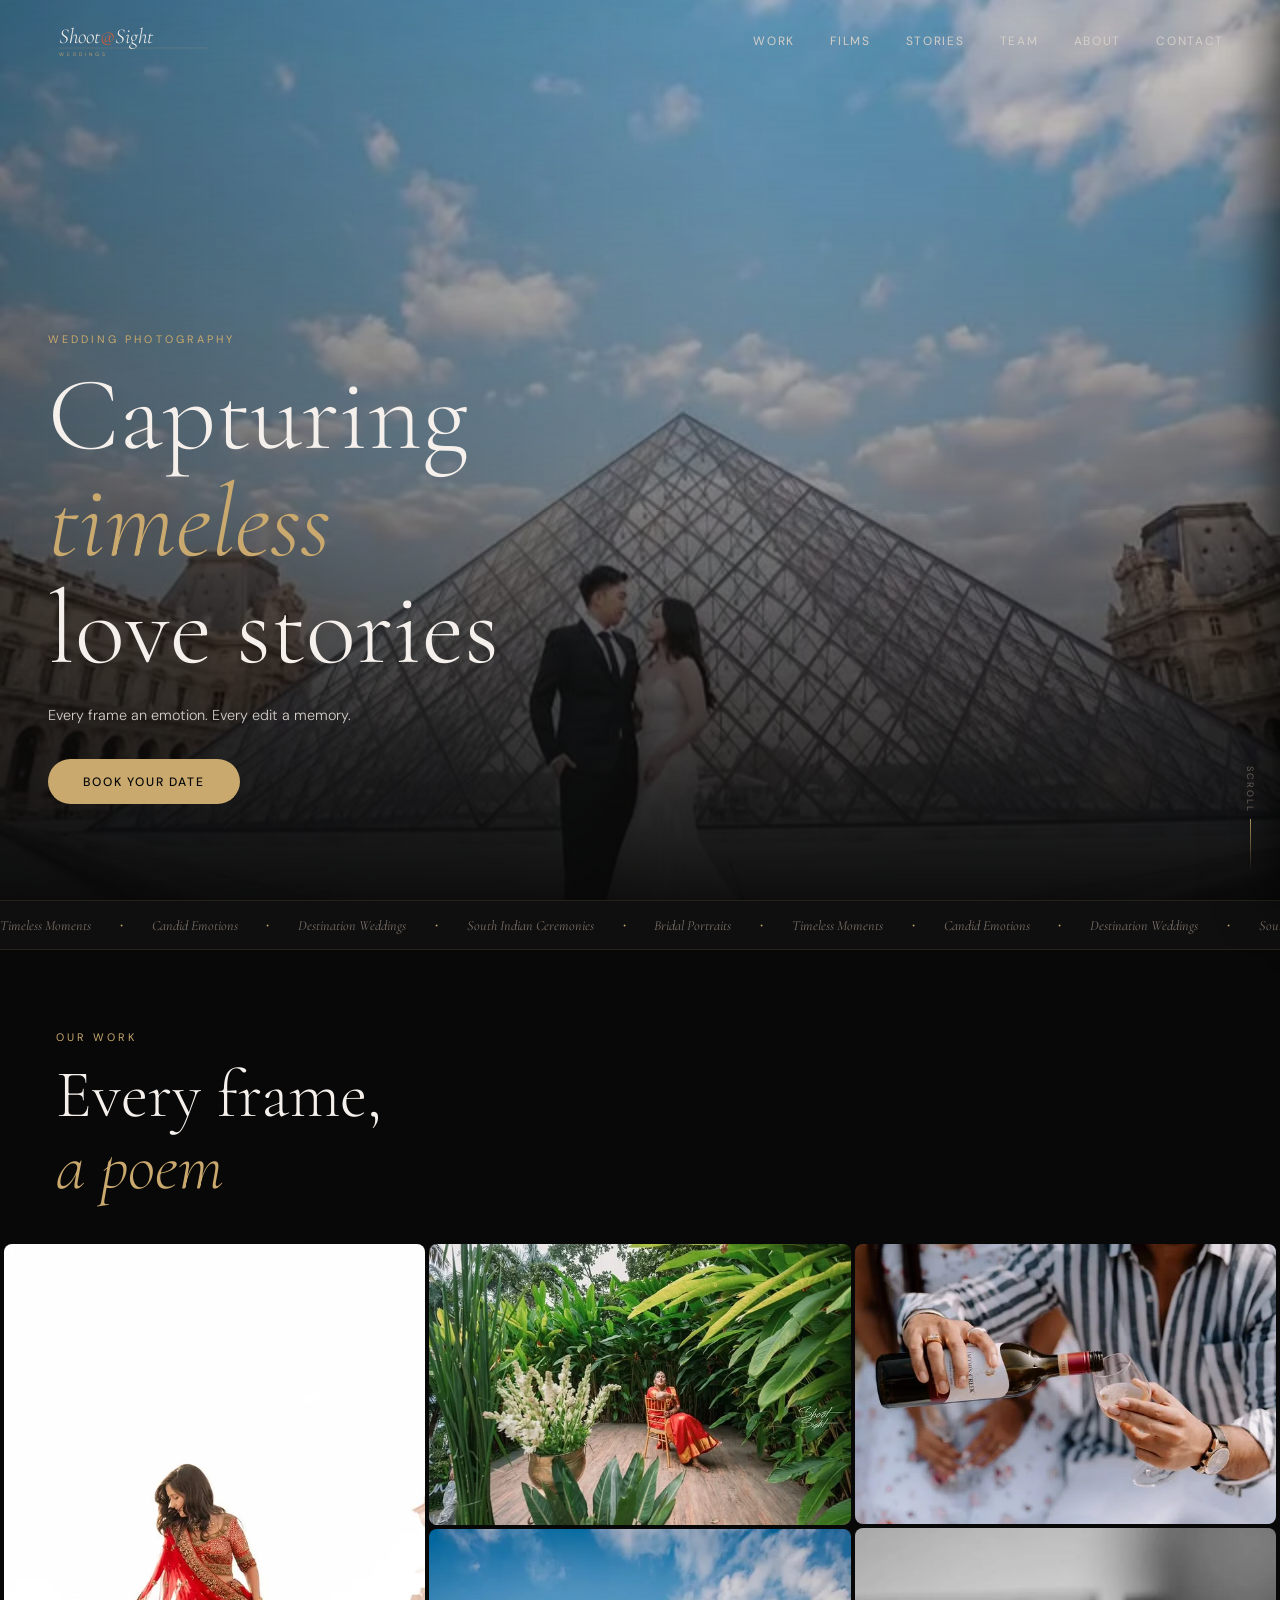
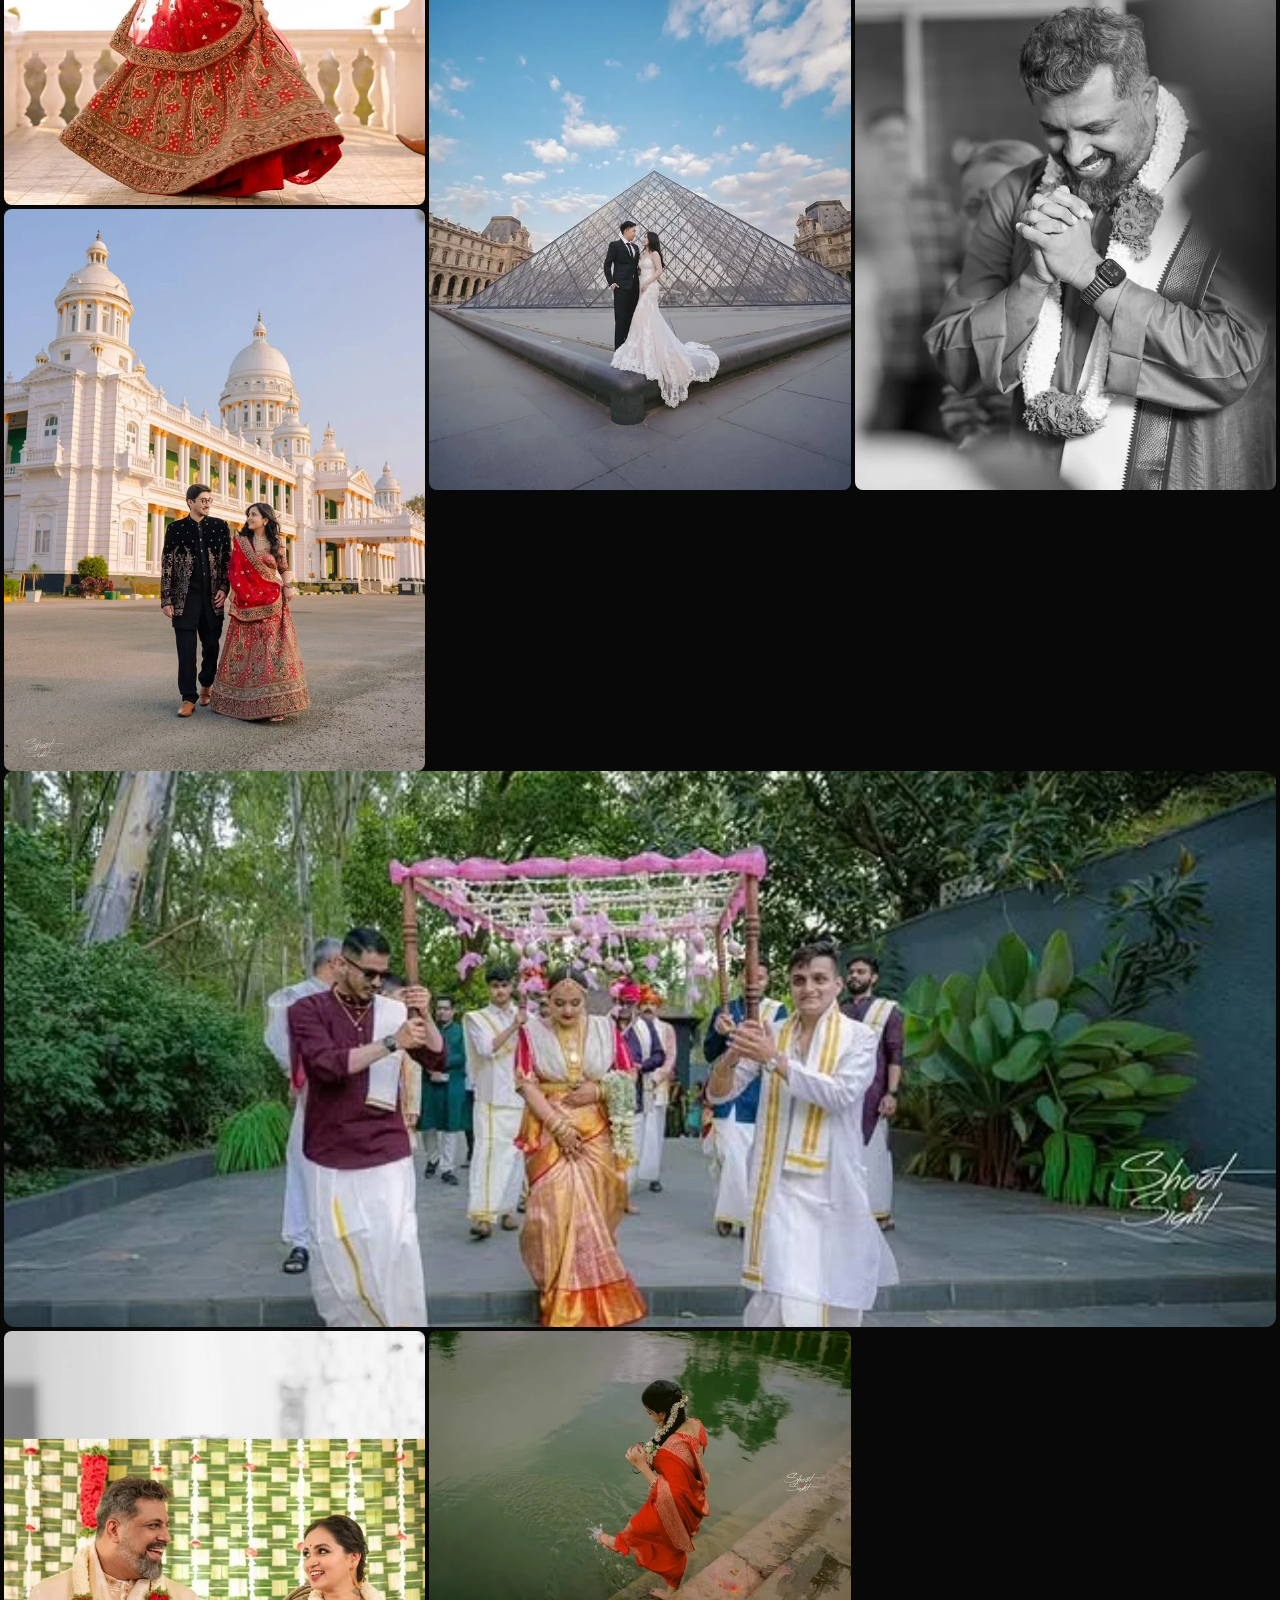
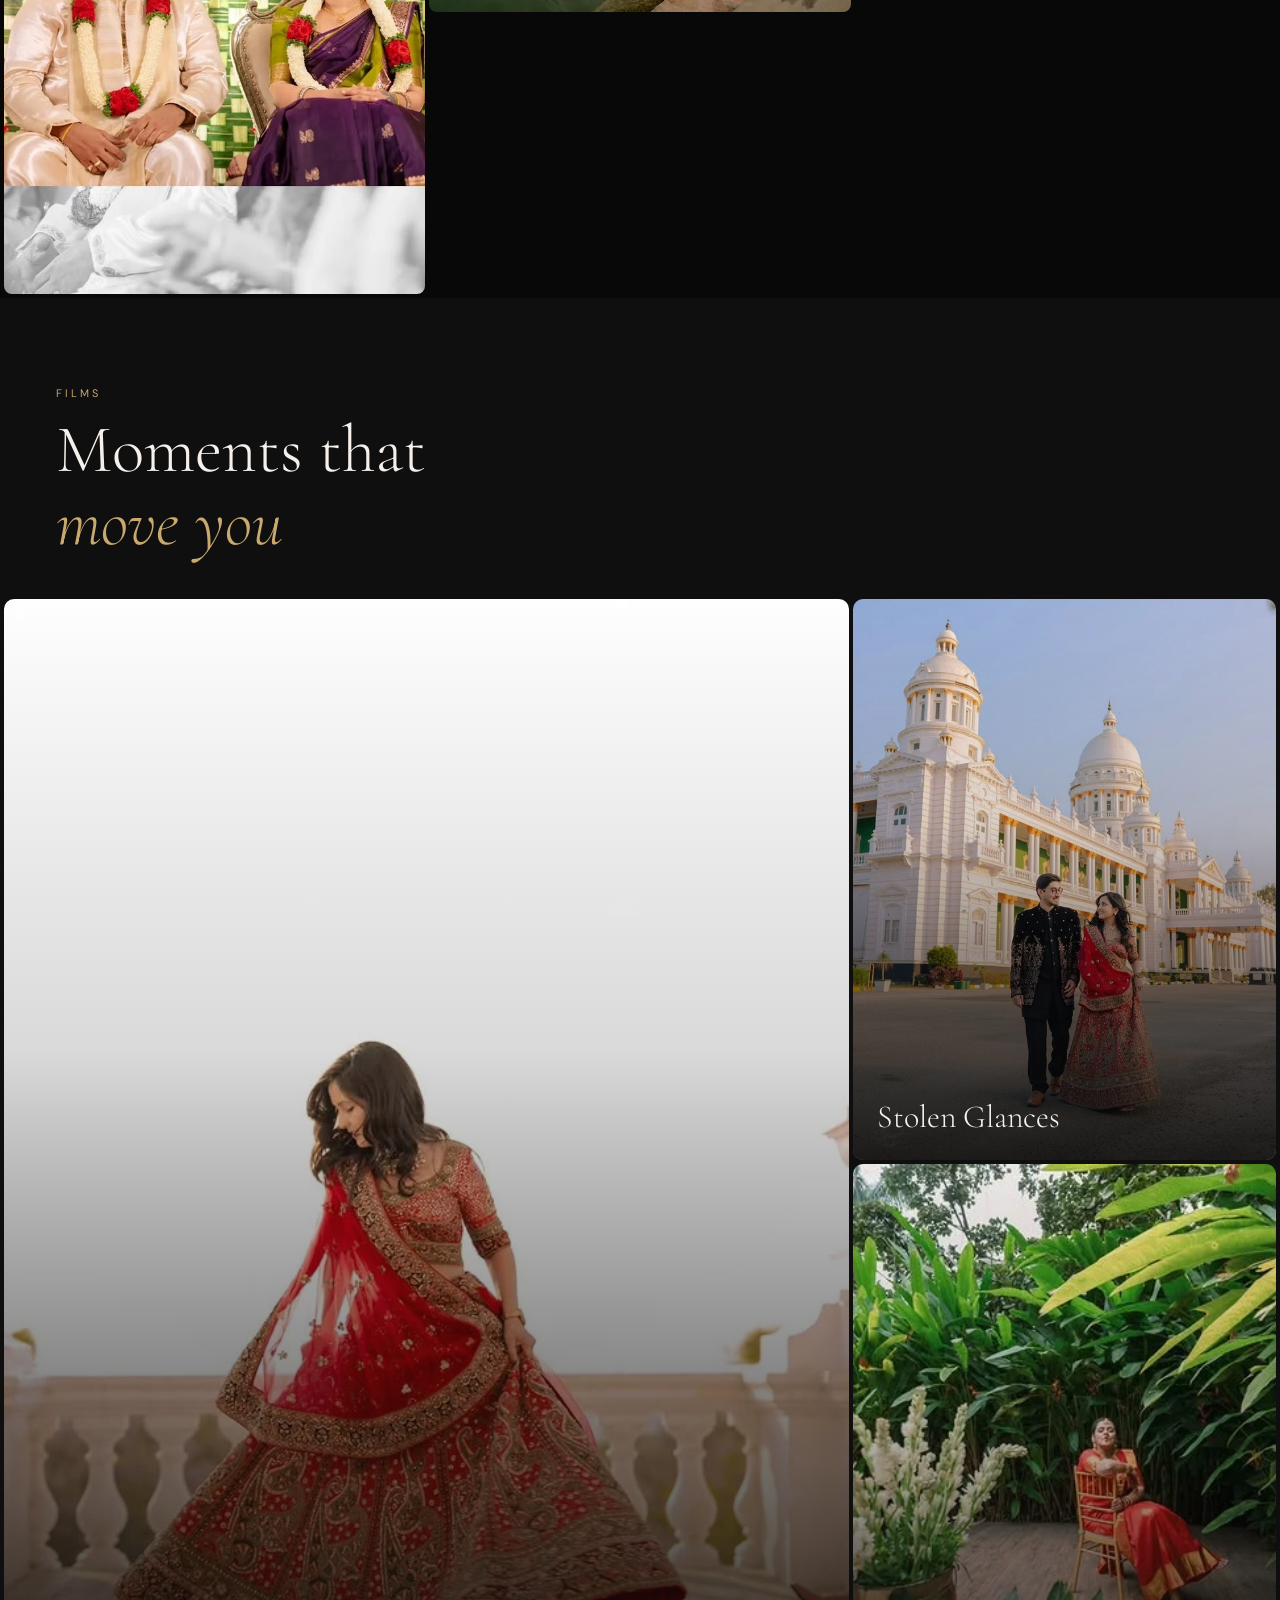
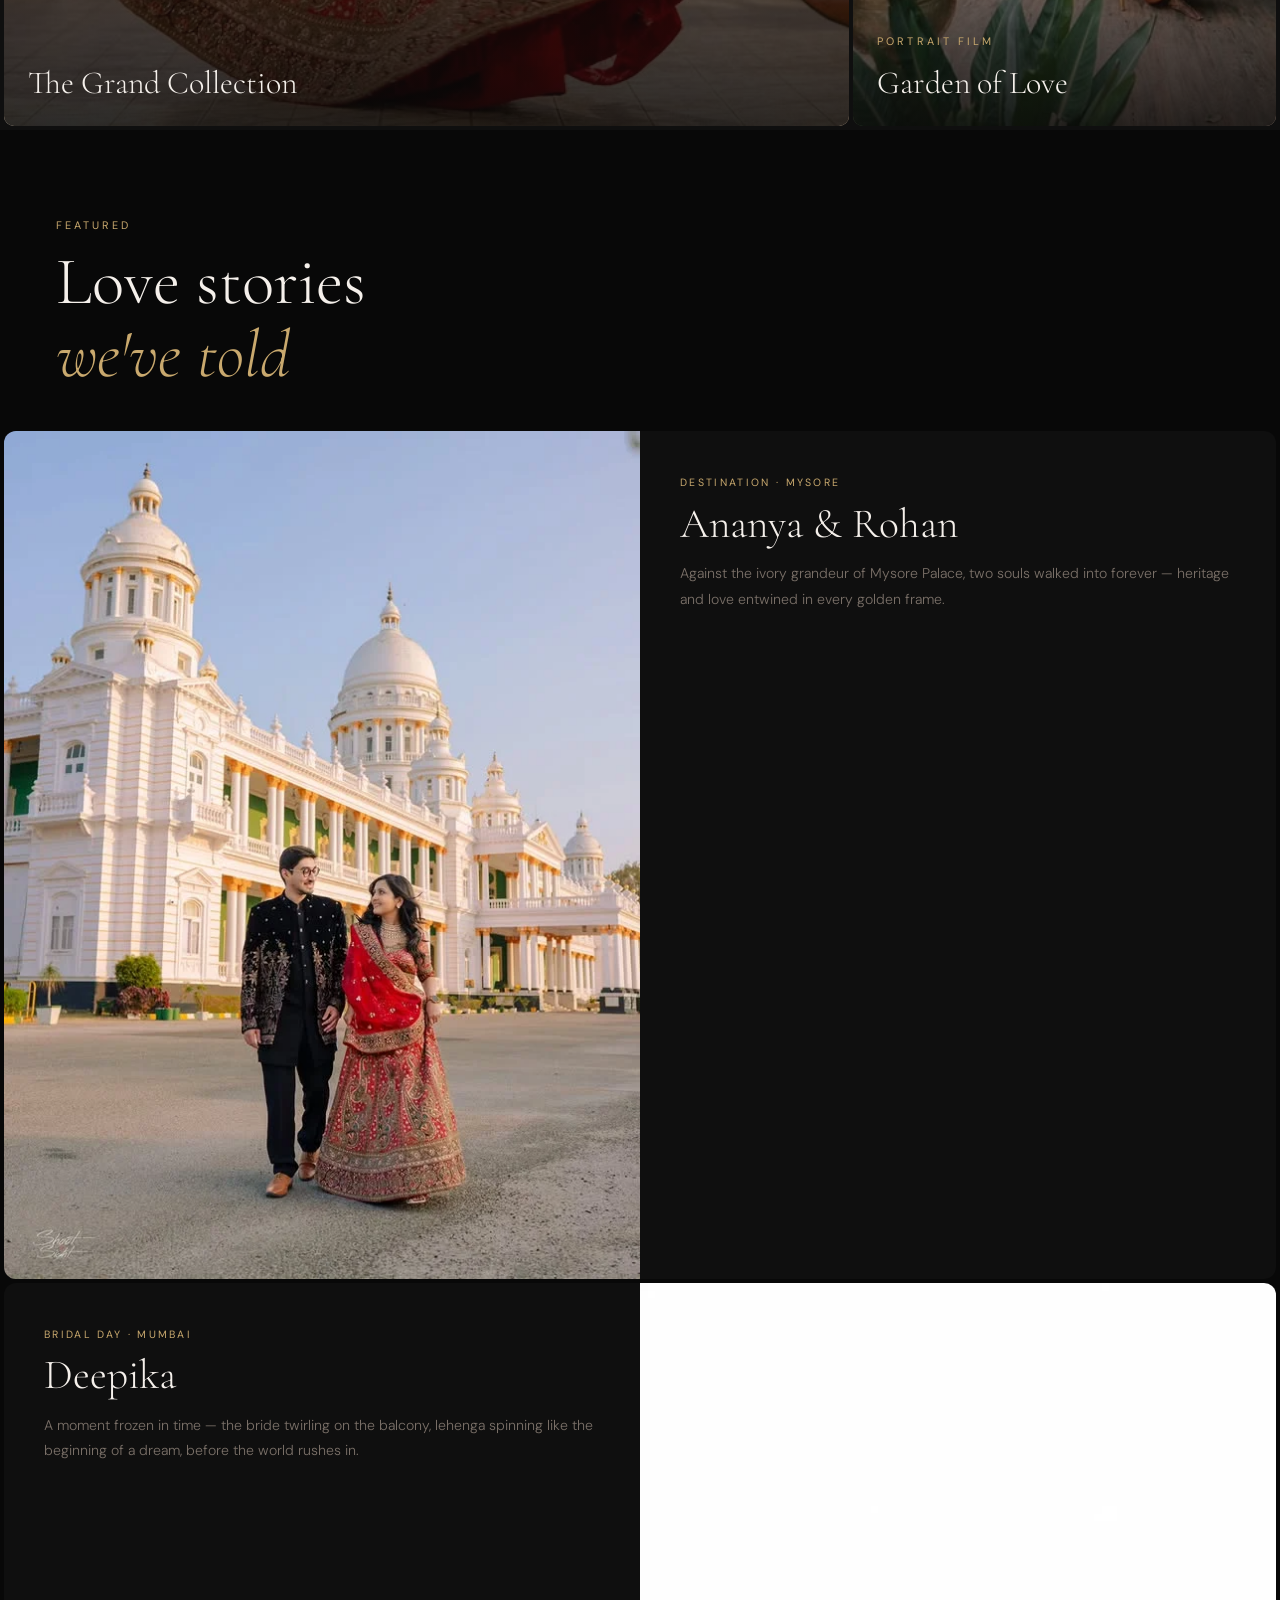
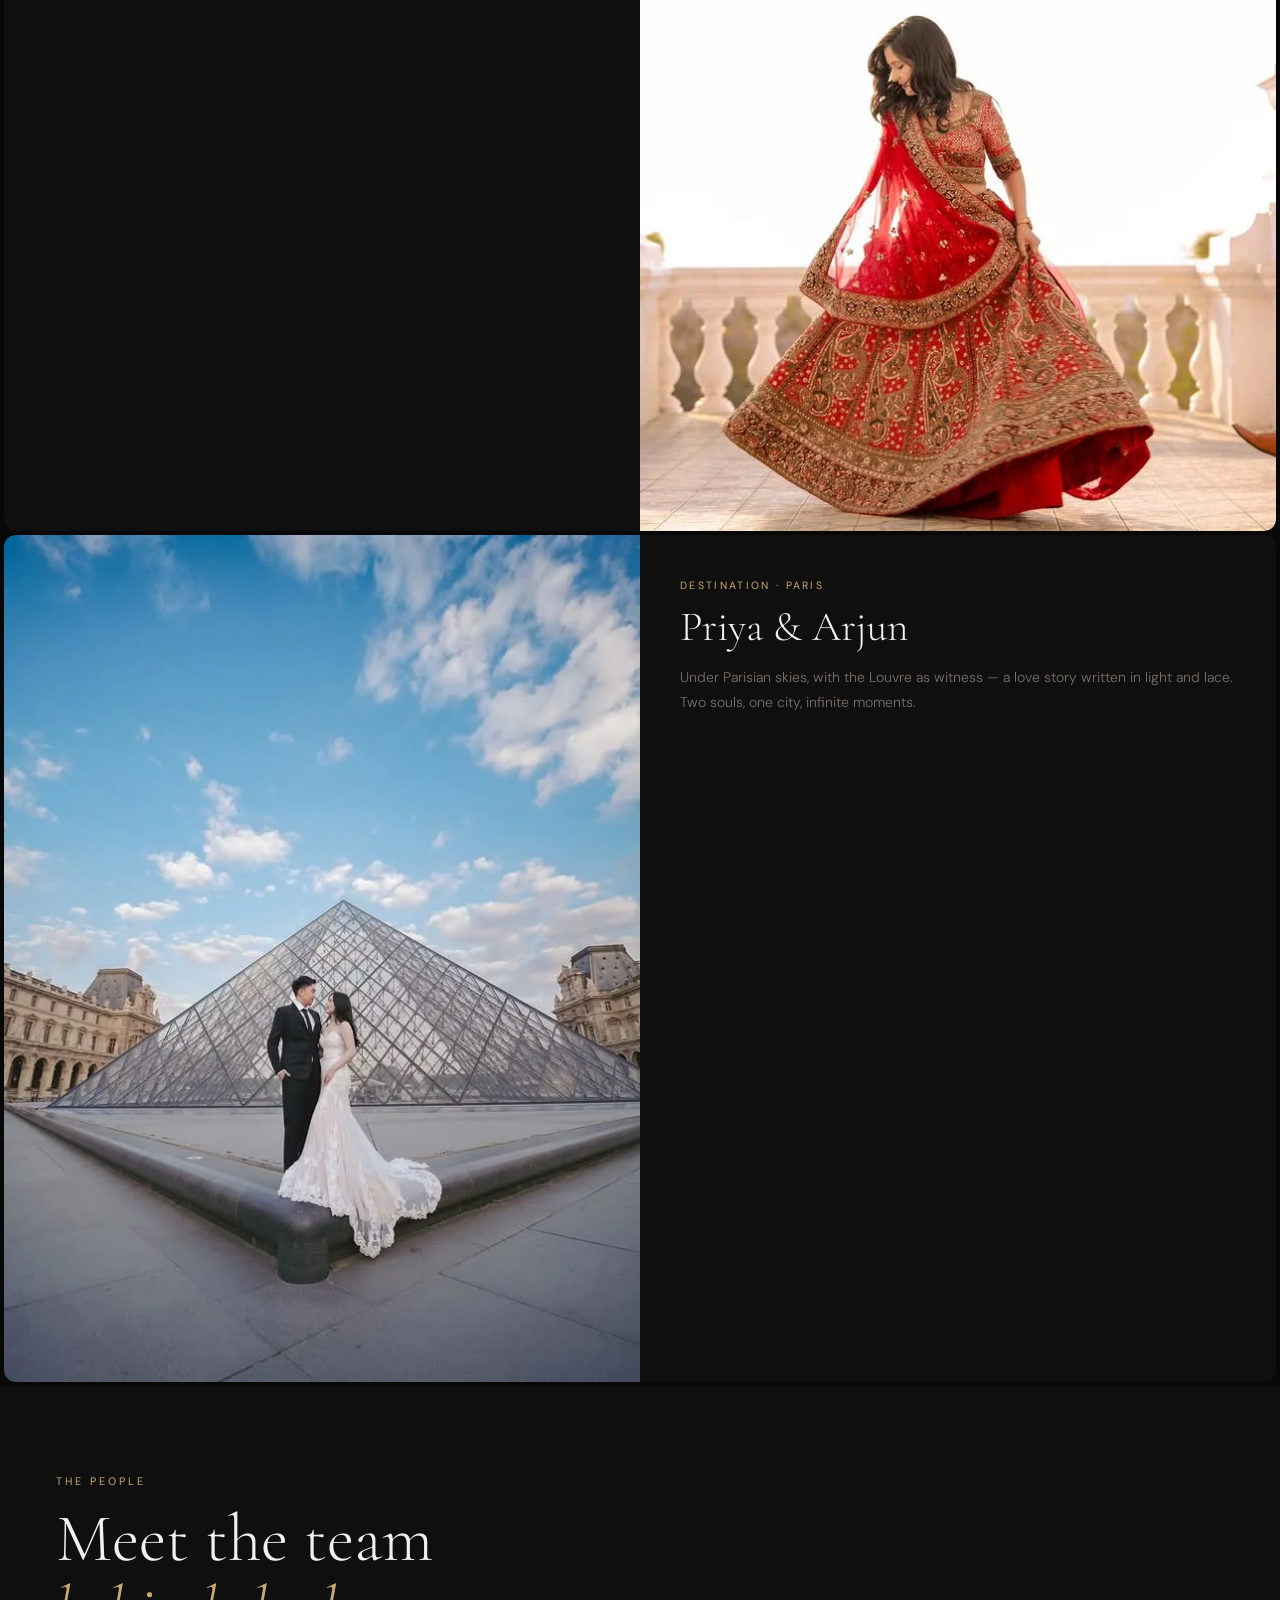
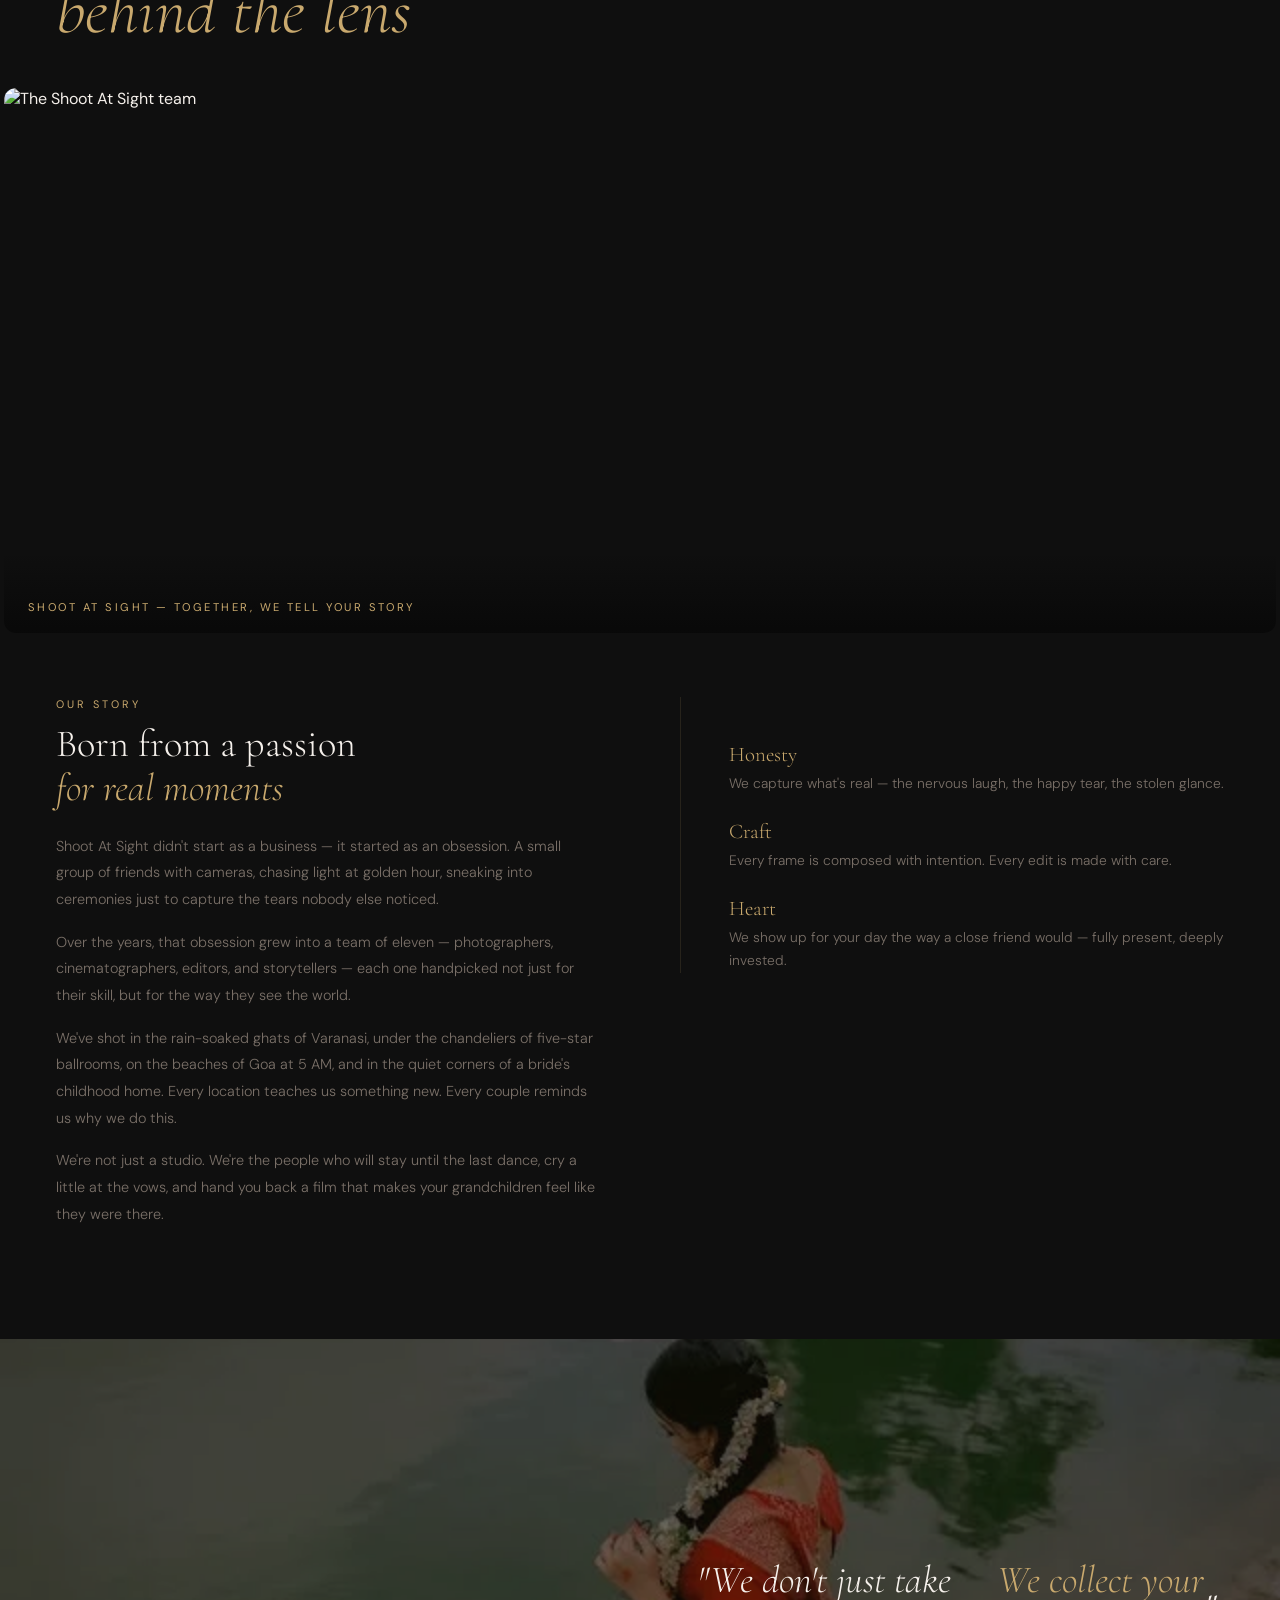
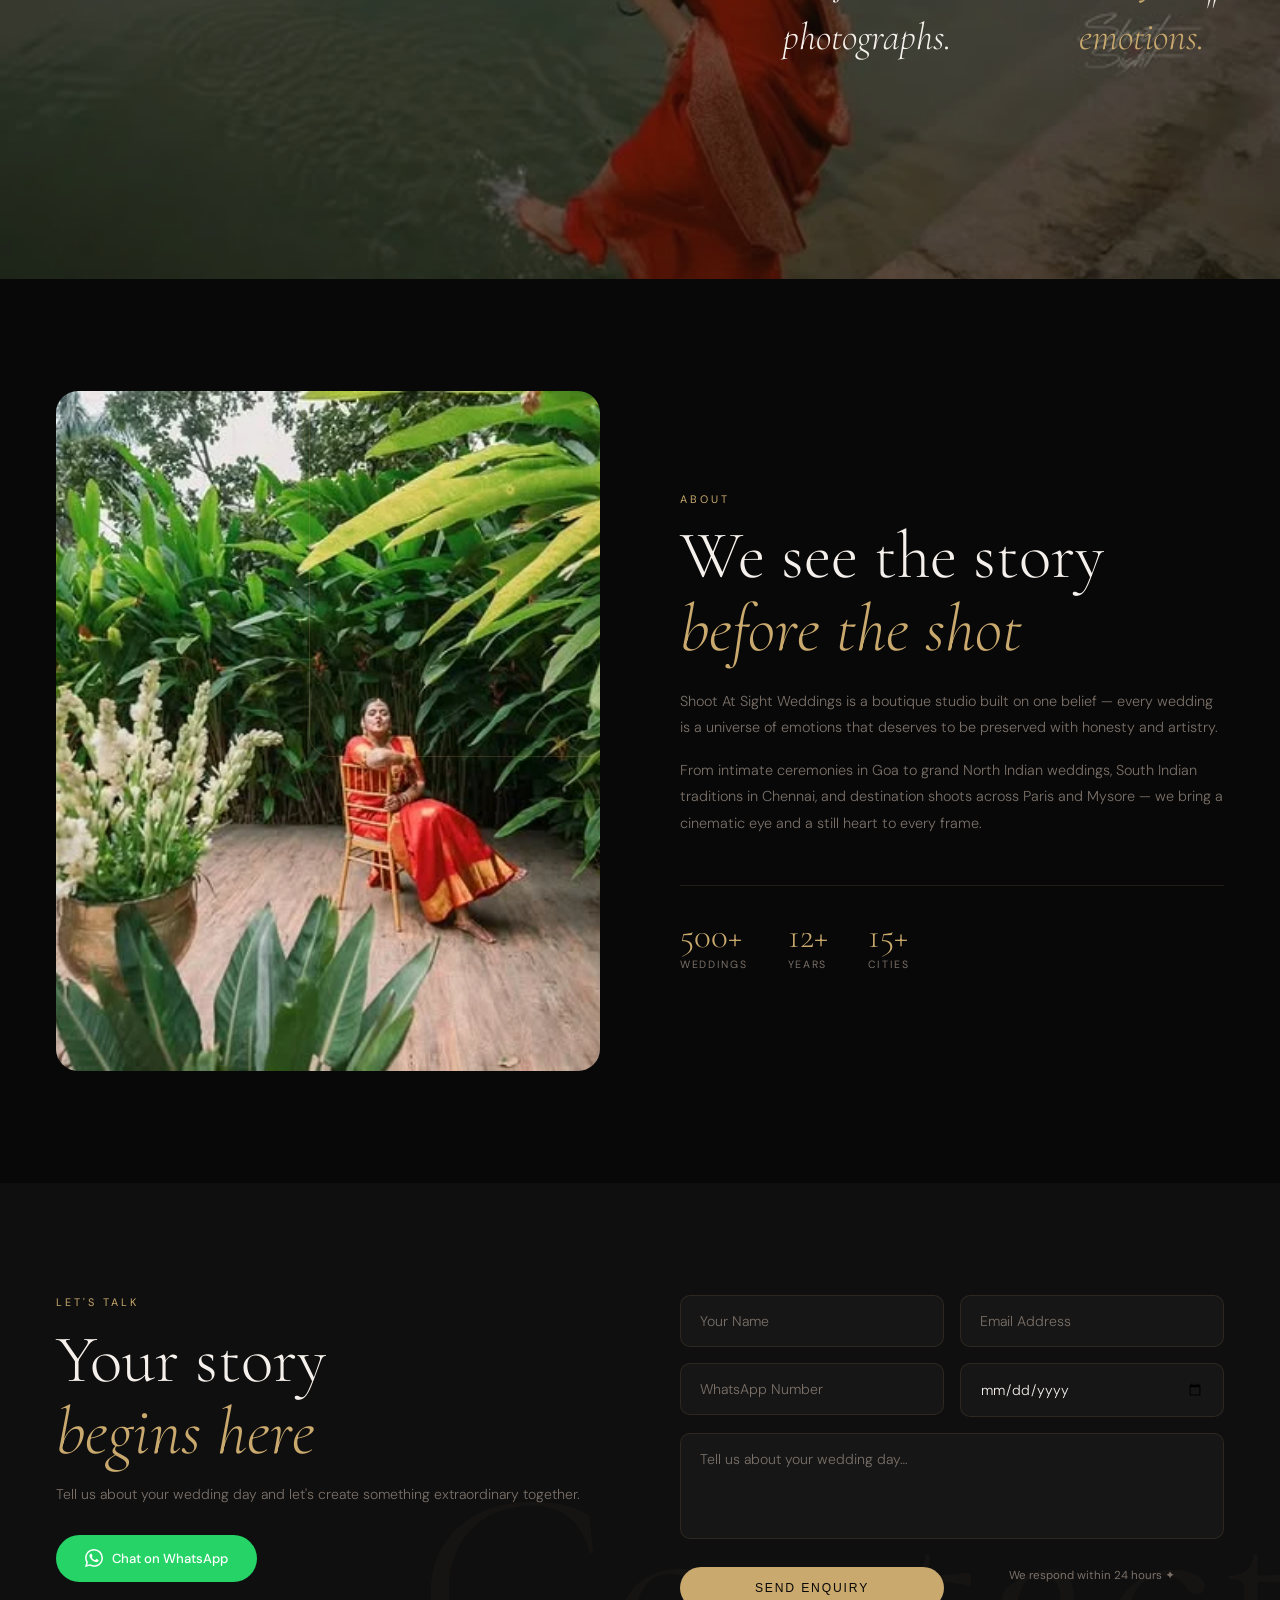
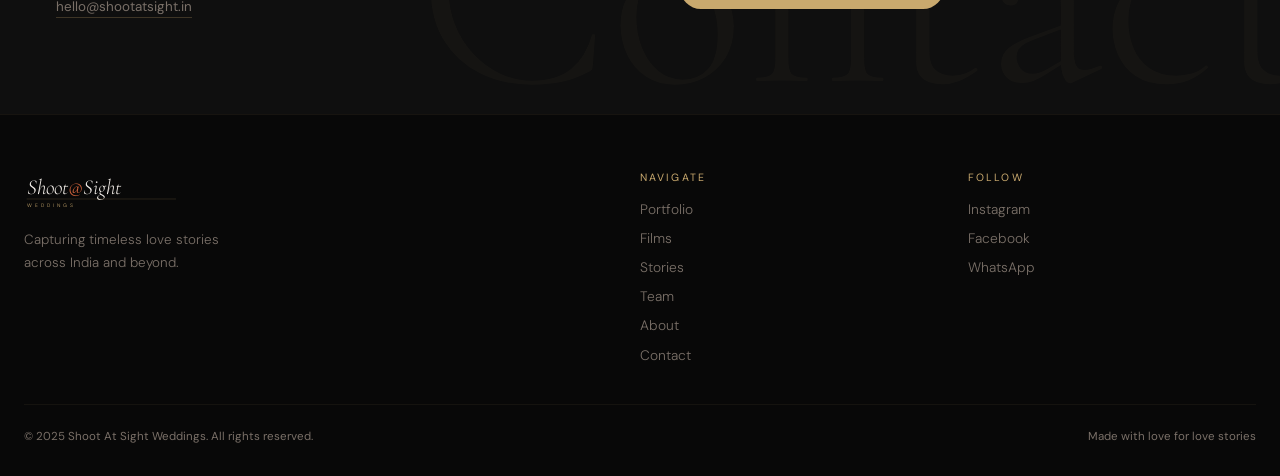
==== commit 11e0219e: "typo fix" ====
--- a/index.html
+++ b/index.html
@@ -149,14 +149,13 @@
     </div>
 
     <div class="films__grid">
-      <!-- Featured reel -->
+      <!-- Featured  -->
       <div class="film-card film-card--hero reveal-img">
         <video class="film-card__video" poster="images/img8.webp" preload="none" playsinline disablePictureInPicture>
           <source src="videos/vid1.mp4" type="video/mp4" />
         </video>
         <div class="film-card__overlay">
           <div class="film-card__meta">
-            <span class="label">Highlight Reel 2024</span>
             <h3>The Grand Collection</h3>
           </div>
         </div>
@@ -169,7 +168,6 @@
         </video>
         <div class="film-card__overlay">
           <div class="film-card__meta">
-            <span class="label">Reel</span>
             <h3>Stolen Glances</h3>
           </div>
         </div>
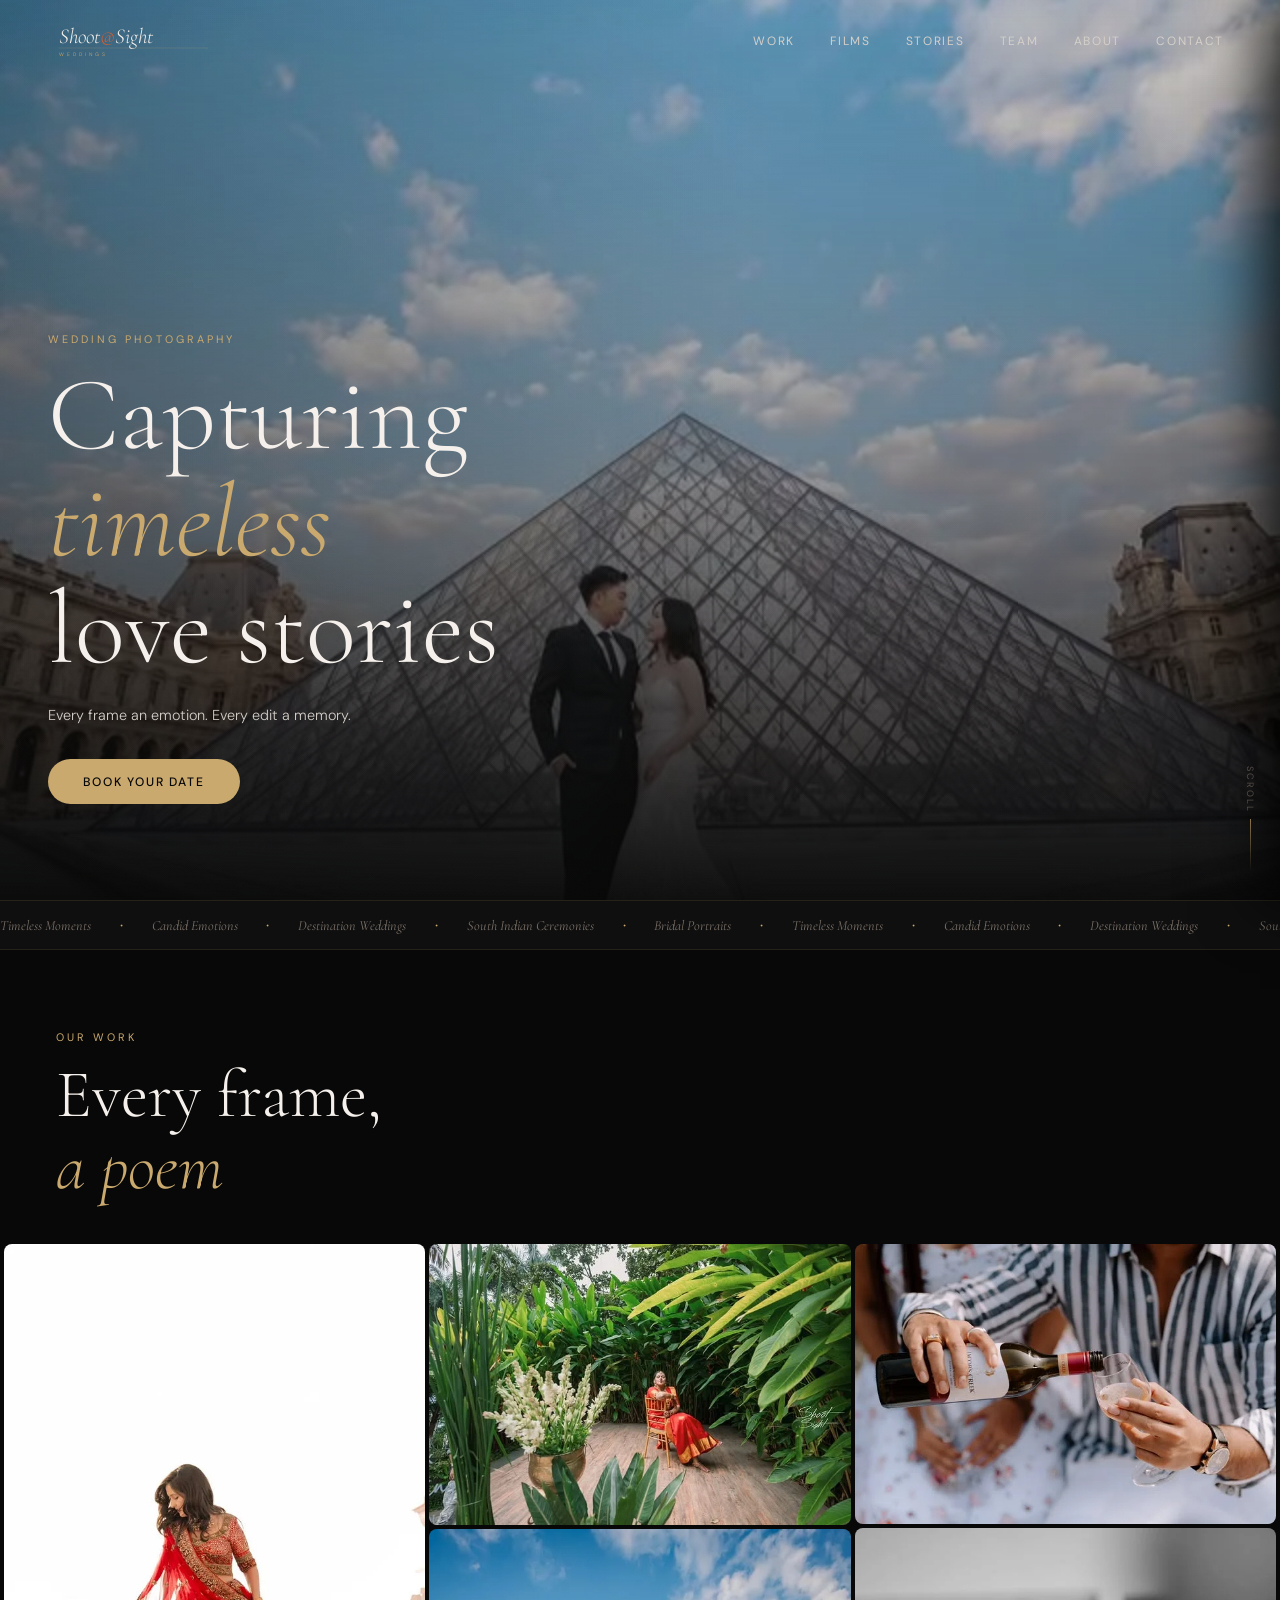
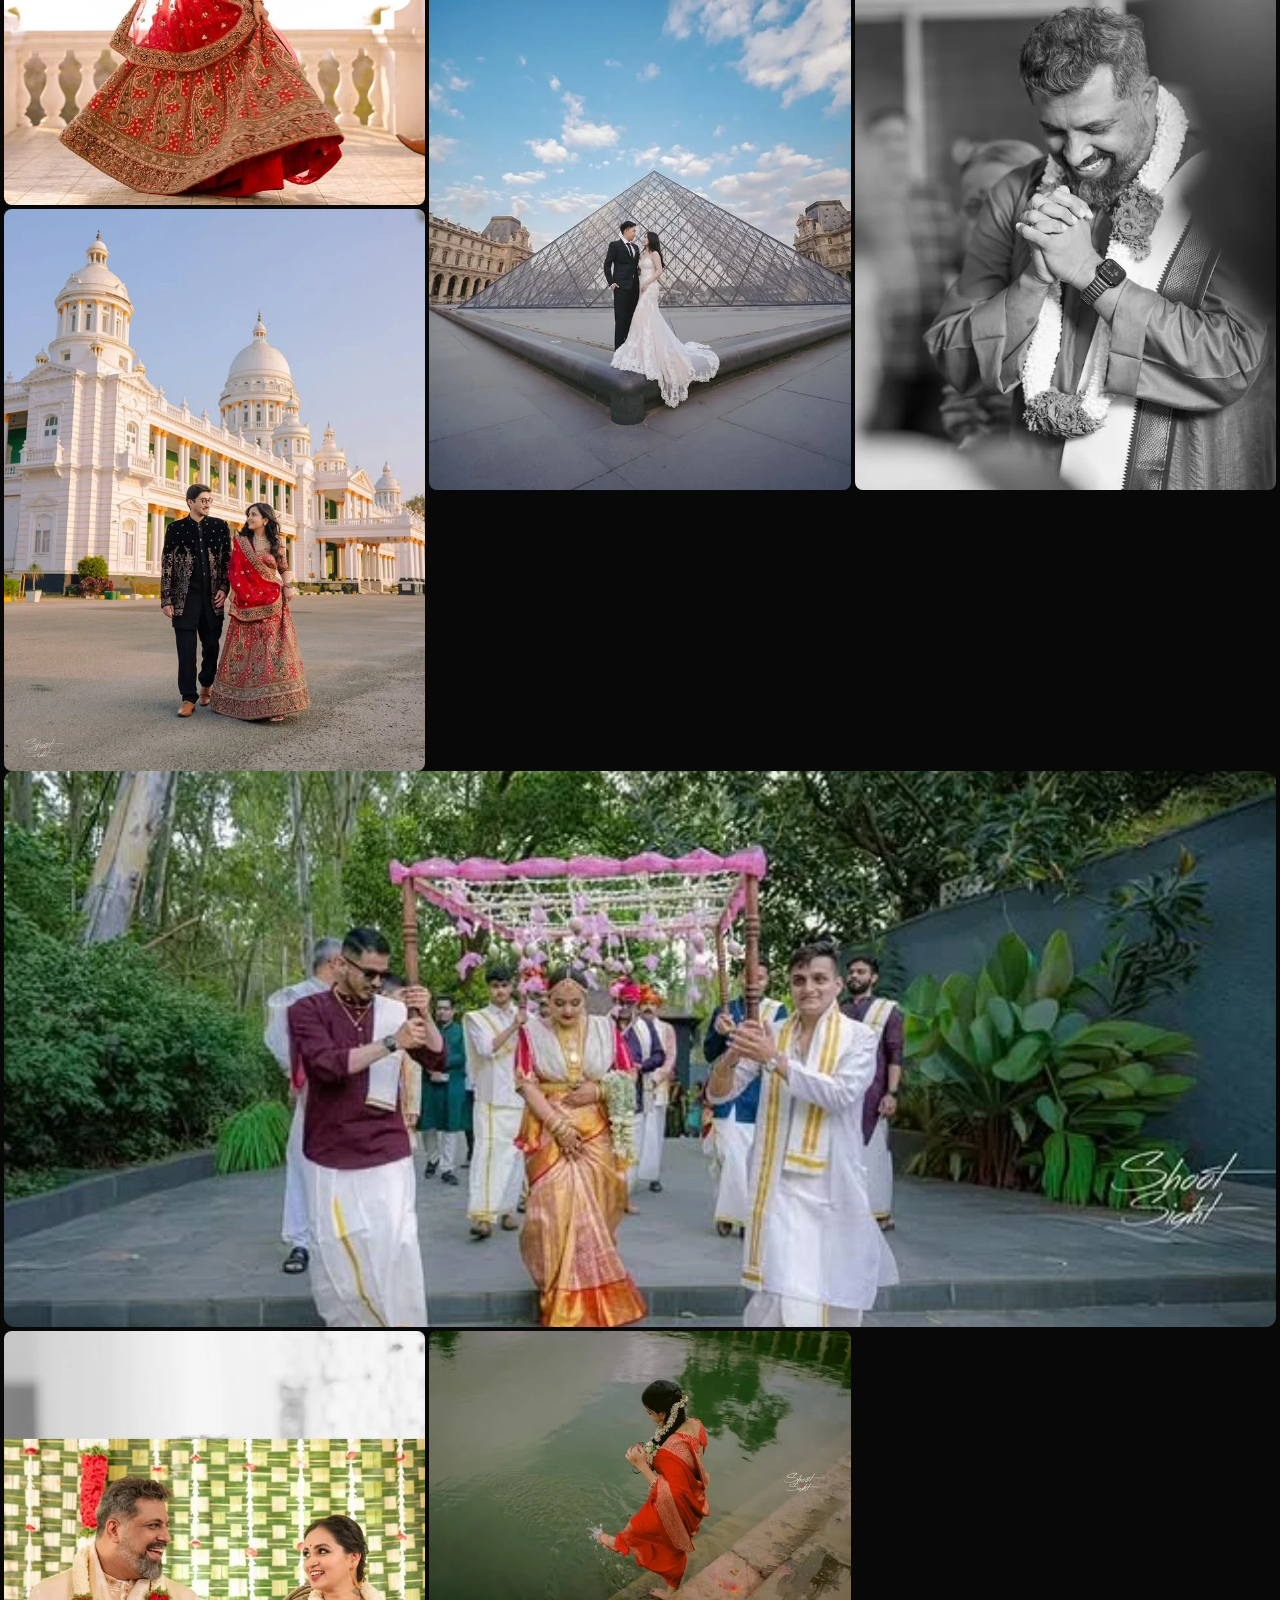
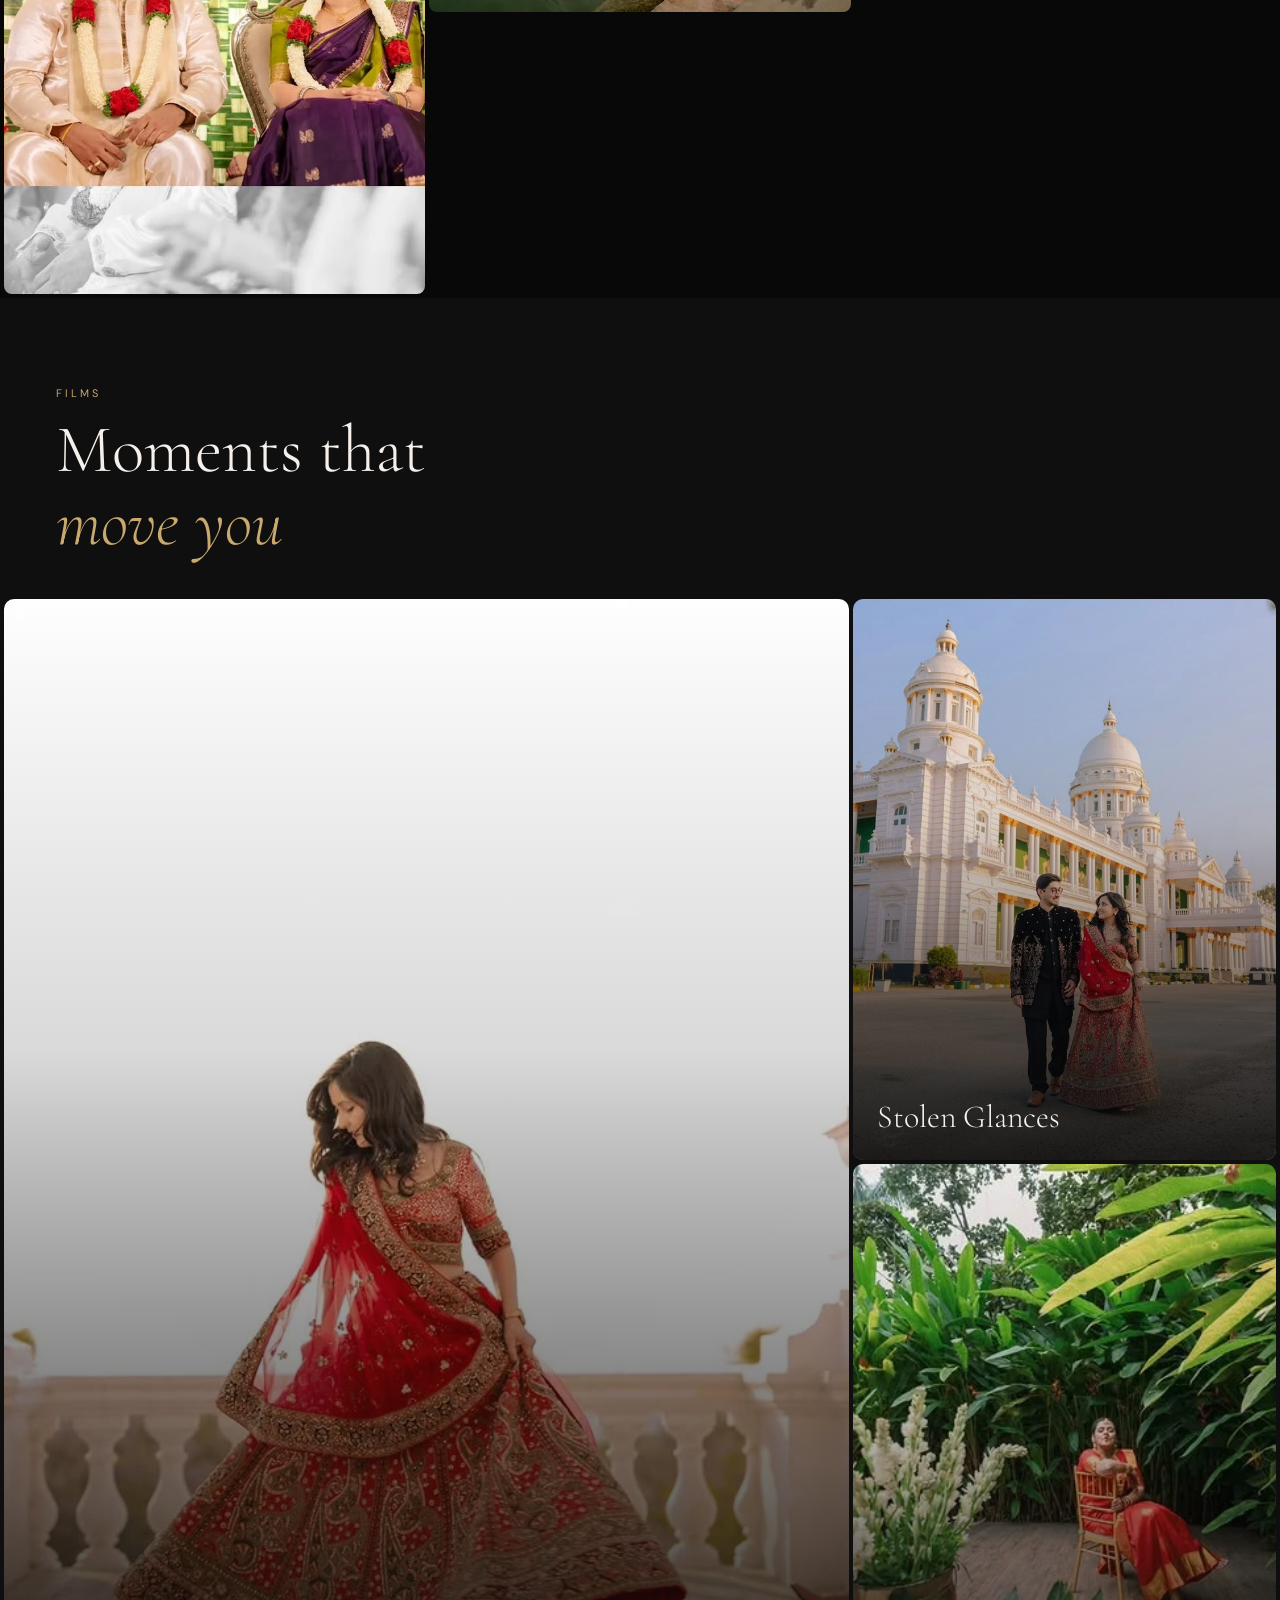
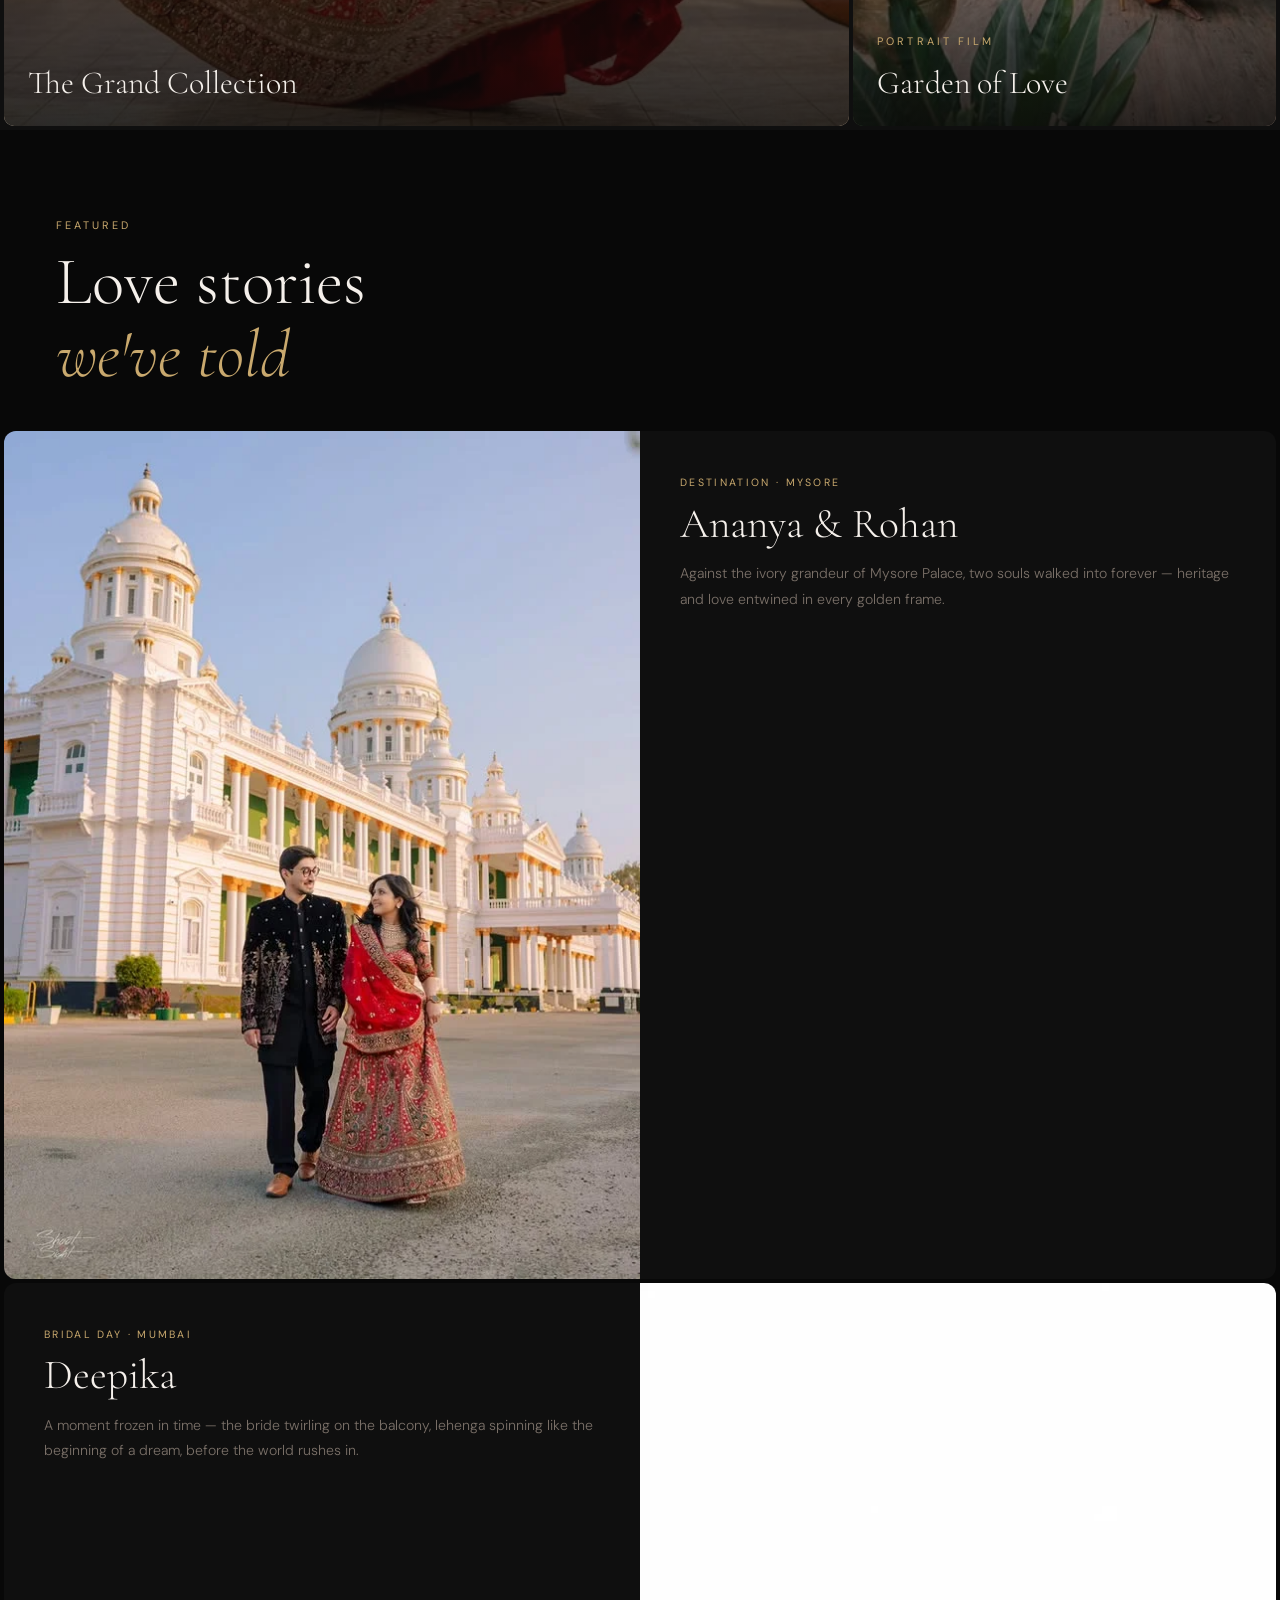
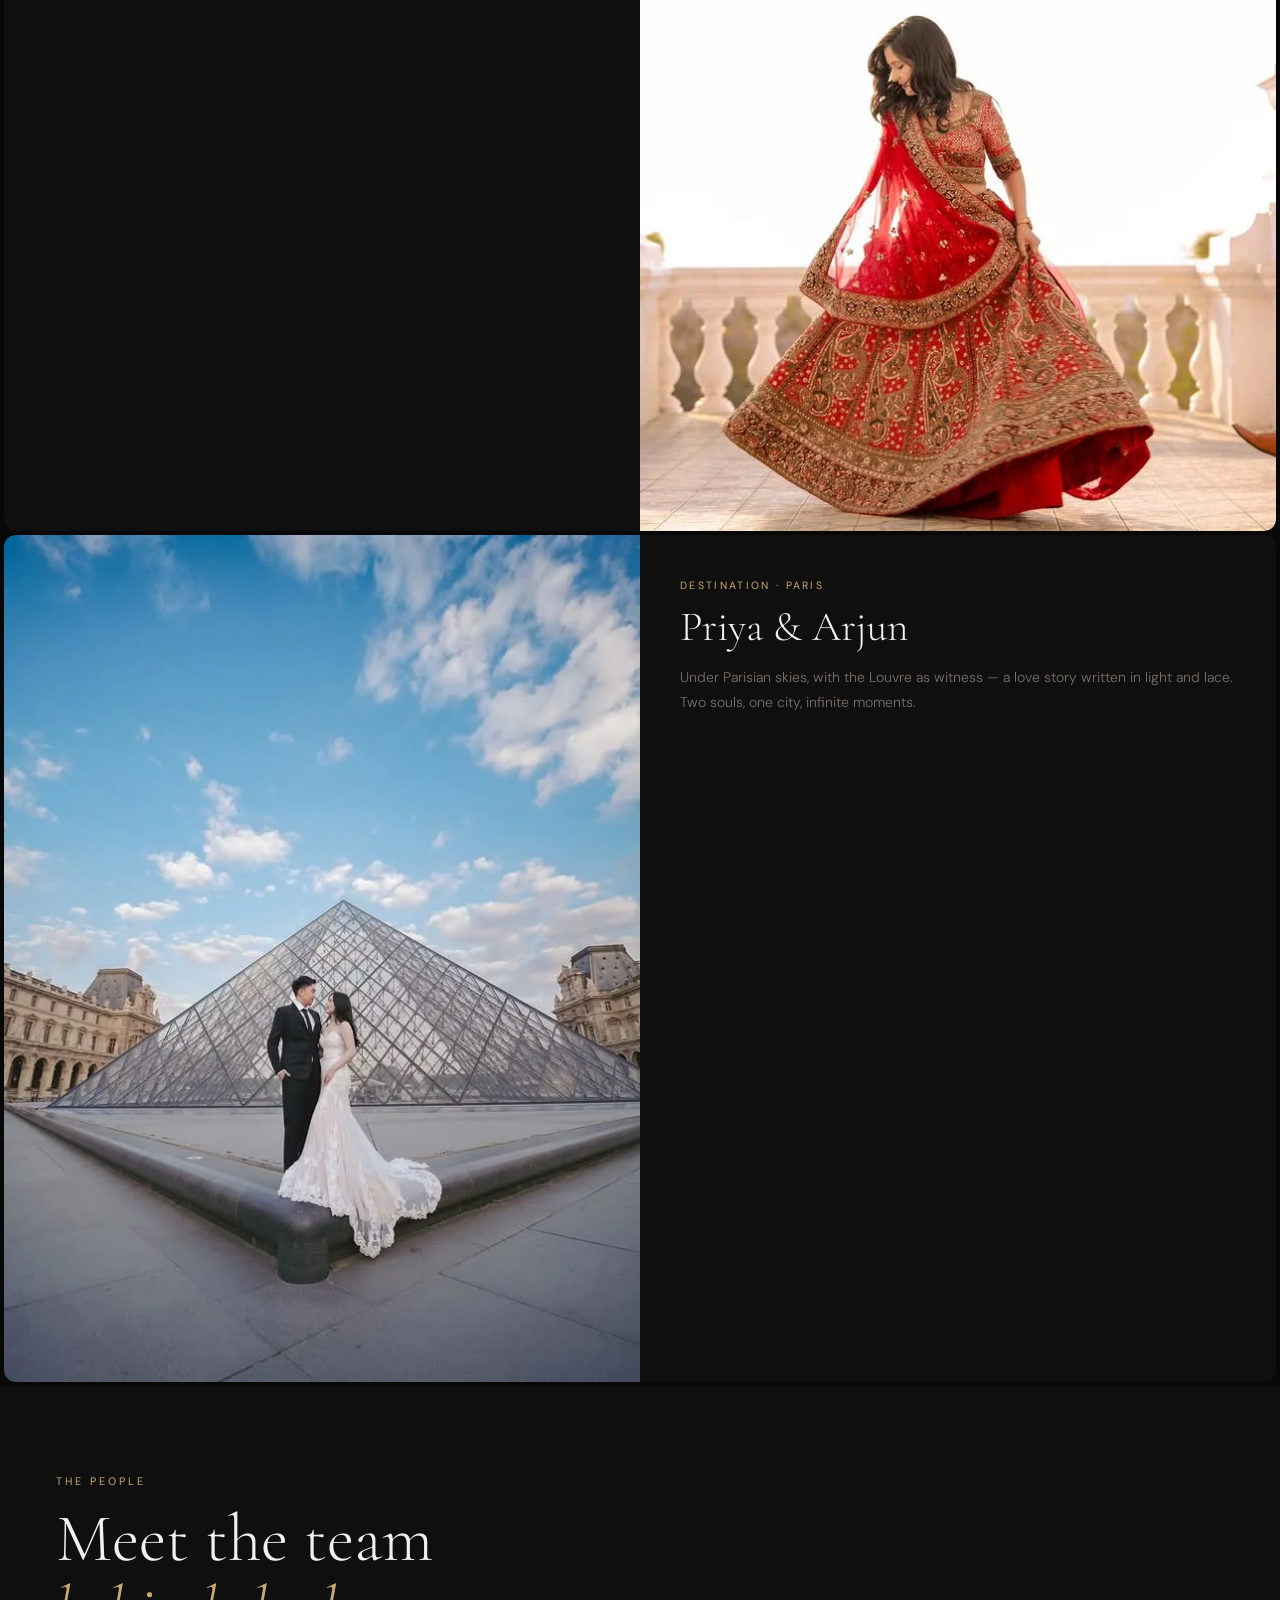
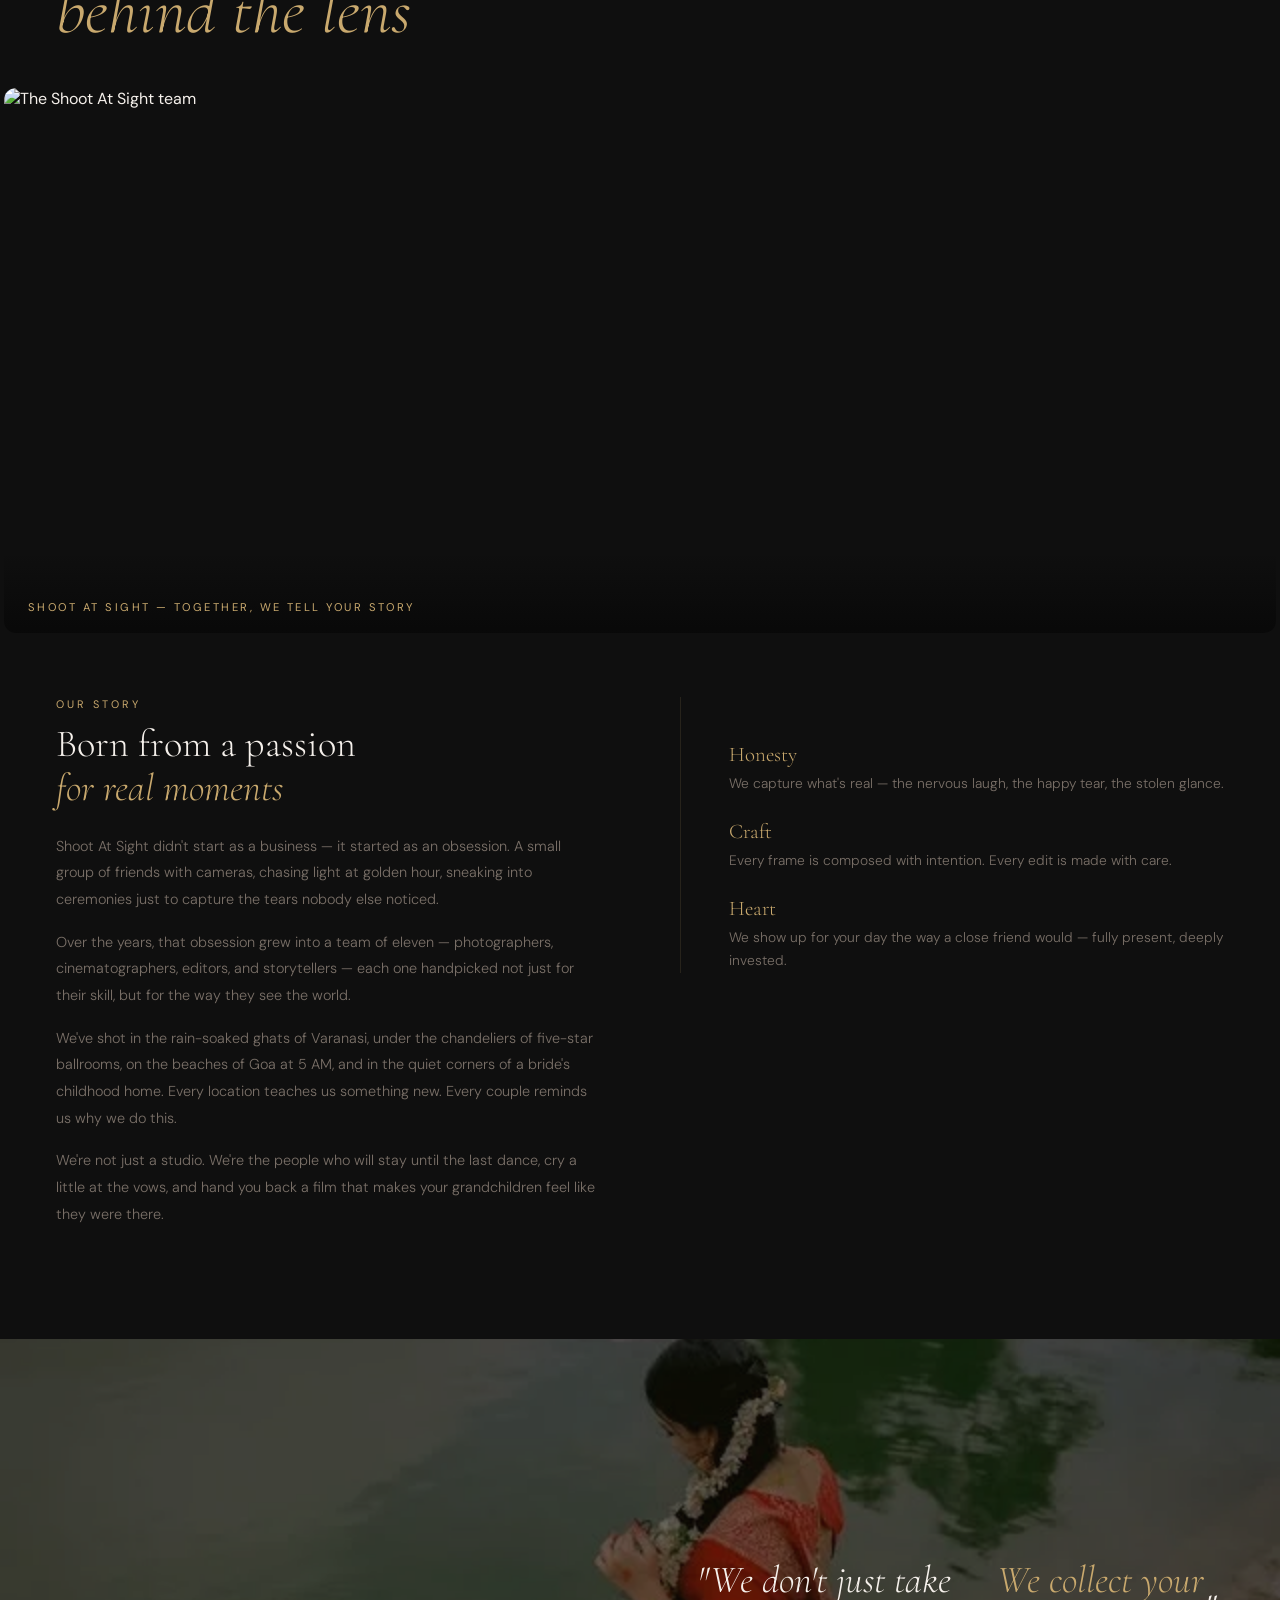
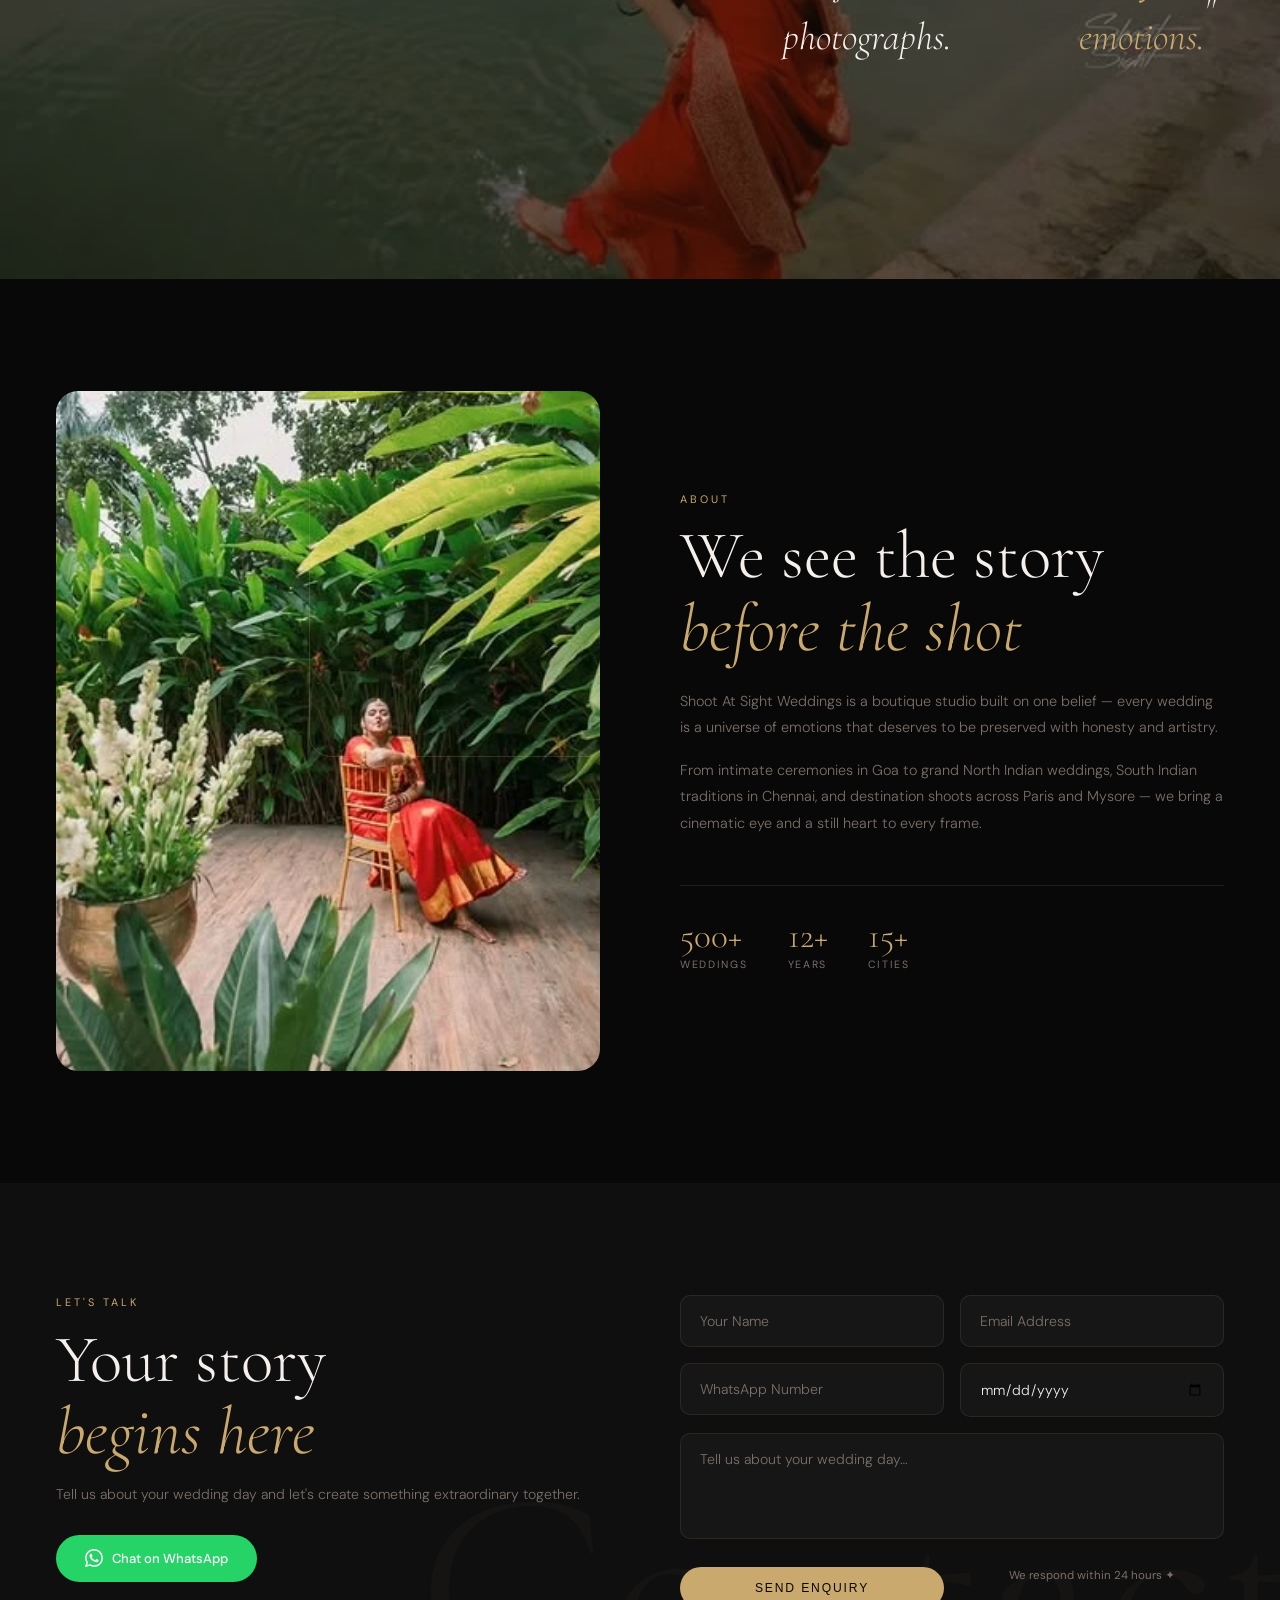
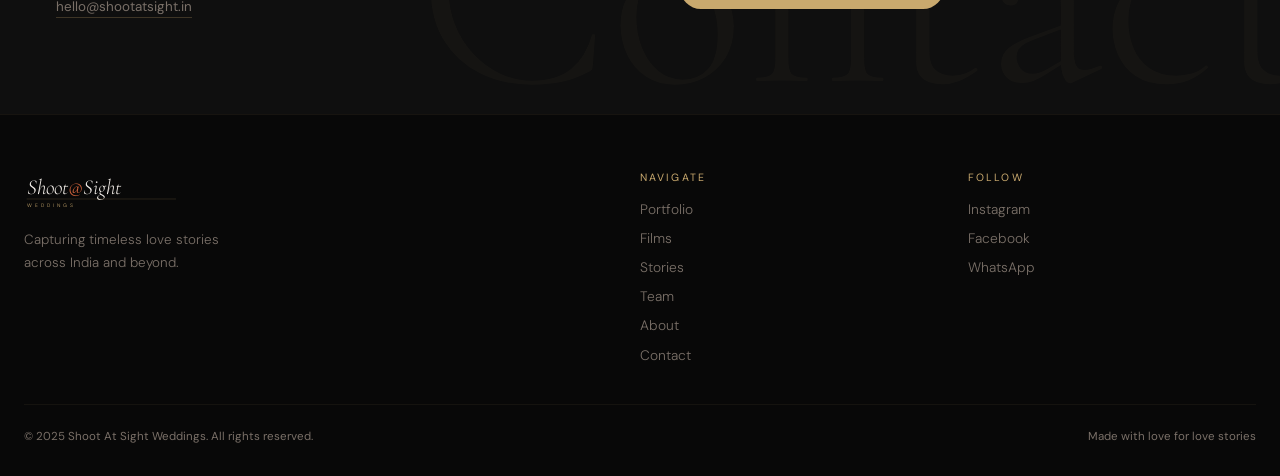
==== commit bd4172e5: "hamburger set" ====
--- a/index.html
+++ b/index.html
@@ -32,23 +32,41 @@
       <a href="#about">About</a>
       <a href="#contact">Contact</a>
     </nav>
-    <button class="nav__burger" id="burger" aria-label="Toggle menu" aria-expanded="false">
+    <button class="nav__burger" id="burger" aria-label="Toggle menu" aria-expanded="false" onclick="toggleMenu()" ontouchend="handleBurgerTouch(event)">
       <span></span><span></span>
     </button>
   </header>
 
-  <!-- Mobile menu overlay -->
-  <div class="menu-overlay" id="menuOverlay" role="dialog" aria-modal="true" aria-label="Mobile menu">
-    <button class="menu-overlay__close" id="menuClose" aria-label="Close menu">✕</button>
+  <!-- Mobile menu -->
+  <div class="menu-overlay" id="menuOverlay">
+    <button class="menu-overlay__close" onclick="toggleMenu()" ontouchend="handleBurgerTouch(event)" aria-label="Close menu">✕</button>
     <nav>
-      <a href="#portfolio" class="menu-link">Work</a>
-      <a href="#films" class="menu-link">Films</a>
-      <a href="#stories" class="menu-link">Stories</a>
-      <a href="#team" class="menu-link">Team</a>
-      <a href="#about" class="menu-link">About</a>
-      <a href="#contact" class="menu-link">Contact</a>
+      <a href="#portfolio" class="menu-link" data-num="01" onclick="closeMenu()">Work</a>
+      <a href="#films" class="menu-link" data-num="02" onclick="closeMenu()">Films</a>
+      <a href="#stories" class="menu-link" data-num="03" onclick="closeMenu()">Stories</a>
+      <a href="#team" class="menu-link" data-num="04" onclick="closeMenu()">Team</a>
+      <a href="#about" class="menu-link" data-num="05" onclick="closeMenu()">About</a>
+      <a href="#contact" class="menu-link" data-num="06" onclick="closeMenu()">Contact</a>
     </nav>
   </div>
+
+  <script>
+    var _menuOpen = false;
+    function openMenu() {
+      _menuOpen = true;
+      document.getElementById('menuOverlay').classList.add('open');
+      document.getElementById('burger').classList.add('open');
+      document.body.style.overflow = 'hidden';
+    }
+    function closeMenu() {
+      _menuOpen = false;
+      document.getElementById('menuOverlay').classList.remove('open');
+      document.getElementById('burger').classList.remove('open');
+      document.body.style.overflow = '';
+    }
+    function toggleMenu() { _menuOpen ? closeMenu() : openMenu(); }
+    function handleBurgerTouch(e) { e.preventDefault(); toggleMenu(); }
+  </script>
 
   <!-- ── HERO ── -->
   <section class="hero" id="hero">
--- a/style.css
+++ b/style.css
@@ -195,24 +195,27 @@
   display: flex;
   flex-direction: column;
   gap: 6px;
-  padding: 10px;
-  margin: -10px;
+  padding: 12px;
+  margin: -12px;
   z-index: 400;
   position: relative;
   -webkit-tap-highlight-color: transparent;
   touch-action: manipulation;
   cursor: pointer;
+  background: none;
+  border: none;
 }
 .nav__burger span {
   display: block;
-  width: 22px;
-  height: 1.5px;
+  width: 24px;
+  height: 2px;
   background: var(--cream);
-  transition: transform 0.35s var(--ease), opacity 0.35s;
-  transform-origin: center;
-}
-.nav__burger.open span:first-child { transform: translateY(3.75px) rotate(45deg); }
-.nav__burger.open span:last-child  { transform: translateY(-3.75px) rotate(-45deg); }
+  border-radius: 2px;
+  transition: transform 0.3s var(--ease), opacity 0.3s;
+  pointer-events: none;
+}
+.nav__burger.open span:first-child { transform: translateY(4px) rotate(45deg); }
+.nav__burger.open span:last-child  { transform: translateY(-4px) rotate(-45deg); }
 
 /* ── Mobile menu overlay ── */
 .menu-overlay {
@@ -220,86 +223,96 @@
   top: 0;
   right: 0;
   width: min(320px, 85vw);
-  height: 100%;
+  height: 100dvh;
   z-index: 200;
-  background: #0f0f0f;
+  background: #0a0a0a;
   display: flex;
   flex-direction: column;
-  align-items: flex-start;
   justify-content: center;
-  padding: 5rem 2.5rem 3rem;
+  padding: 0 2.5rem;
   transform: translateX(100%);
-  transition: transform 0.45s var(--ease);
-  box-shadow: -12px 0 48px rgba(0,0,0,0.6);
+  transition: transform 0.5s cubic-bezier(0.76, 0, 0.24, 1);
+  box-shadow: -20px 0 60px rgba(0,0,0,0.8);
   touch-action: pan-y;
-  -webkit-overflow-scrolling: touch;
   overscroll-behavior: contain;
 }
 .menu-overlay.open {
   transform: translateX(0);
 }
-.menu-overlay__close {
-  position: absolute;
-  top: 1.4rem; right: 1.6rem;
-  font-size: 1.4rem;
-  color: var(--cream);
-  transition: color 0.3s, transform 0.35s var(--ease);
-  z-index: 1;
-  line-height: 1;
-}
-.menu-overlay__close:hover { color: var(--gold); transform: rotate(90deg); }
-
-/* backdrop */
-.menu-overlay::before {
+
+/* dark backdrop behind the panel */
+.menu-overlay::after {
   content: '';
   position: fixed;
-  inset: 0;
+  top: 0; left: 0;
   width: 100vw;
-  background: rgba(0,0,0,0.55);
+  height: 100dvh;
+  background: rgba(0,0,0,0.6);
   z-index: -1;
   opacity: 0;
-  transition: opacity 0.5s var(--ease);
+  transition: opacity 0.5s ease;
   pointer-events: none;
 }
-.menu-overlay.open::before {
-  opacity: 1;
-}
+.menu-overlay.open::after { opacity: 1; }
+
+.menu-overlay__close {
+  position: absolute;
+  top: 1.2rem; right: 1.4rem;
+  width: 44px;
+  height: 44px;
+  display: flex;
+  align-items: center;
+  justify-content: center;
+  font-size: 1.3rem;
+  color: var(--muted);
+  background: none;
+  border: none;
+  cursor: pointer;
+  -webkit-tap-highlight-color: transparent;
+  touch-action: manipulation;
+  z-index: 1;
+  transition: color 0.3s;
+}
+.menu-overlay__close:hover { color: var(--gold); }
 
 .menu-overlay nav {
   display: flex;
   flex-direction: column;
-  align-items: flex-start;
-  gap: 0;
   width: 100%;
 }
+
 .menu-link {
   font-family: var(--serif);
-  font-size: clamp(1.8rem, 6vw, 2.6rem);
+  font-size: 2rem;
   font-weight: 300;
   color: var(--cream2);
-  padding: 0.5rem 0;
-  display: block;
+  padding: 0.75rem 0;
+  display: flex;
+  align-items: center;
   width: 100%;
-  border-bottom: 1px solid rgba(201,169,110,0.08);
+  border-bottom: 1px solid rgba(201,169,110,0.1);
   opacity: 0;
-  transform: translateX(24px);
-  transition: color 0.3s, transform 0.3s, opacity 0s 0s;
-}
+  transform: translateX(40px);
+  transition: color 0.3s, opacity 0s, transform 0s;
+  -webkit-tap-highlight-color: transparent;
+}
+
 .menu-overlay.open .menu-link {
   opacity: 1;
-  transform: none;
+  transform: translateX(0);
   transition: color 0.3s,
-              transform 0.5s var(--ease),
-              opacity 0.5s var(--ease);
-}
-.menu-overlay.open .menu-link:nth-child(1) { transition-delay: 0.12s; }
-.menu-overlay.open .menu-link:nth-child(2) { transition-delay: 0.18s; }
-.menu-overlay.open .menu-link:nth-child(3) { transition-delay: 0.24s; }
-.menu-overlay.open .menu-link:nth-child(4) { transition-delay: 0.30s; }
-.menu-overlay.open .menu-link:nth-child(5) { transition-delay: 0.36s; }
-.menu-overlay.open .menu-link:nth-child(6) { transition-delay: 0.42s; }
-
-.menu-link:hover { color: var(--gold); }
+              opacity 0.5s var(--ease),
+              transform 0.5s var(--ease);
+}
+.menu-overlay.open .menu-link:nth-child(1) { transition-delay: 0.18s; }
+.menu-overlay.open .menu-link:nth-child(2) { transition-delay: 0.24s; }
+.menu-overlay.open .menu-link:nth-child(3) { transition-delay: 0.30s; }
+.menu-overlay.open .menu-link:nth-child(4) { transition-delay: 0.36s; }
+.menu-overlay.open .menu-link:nth-child(5) { transition-delay: 0.42s; }
+.menu-overlay.open .menu-link:nth-child(6) { transition-delay: 0.48s; }
+
+.menu-link:hover,
+.menu-link:active { color: var(--gold); }
 
 /* ═══════════════════════════════════════
    HERO
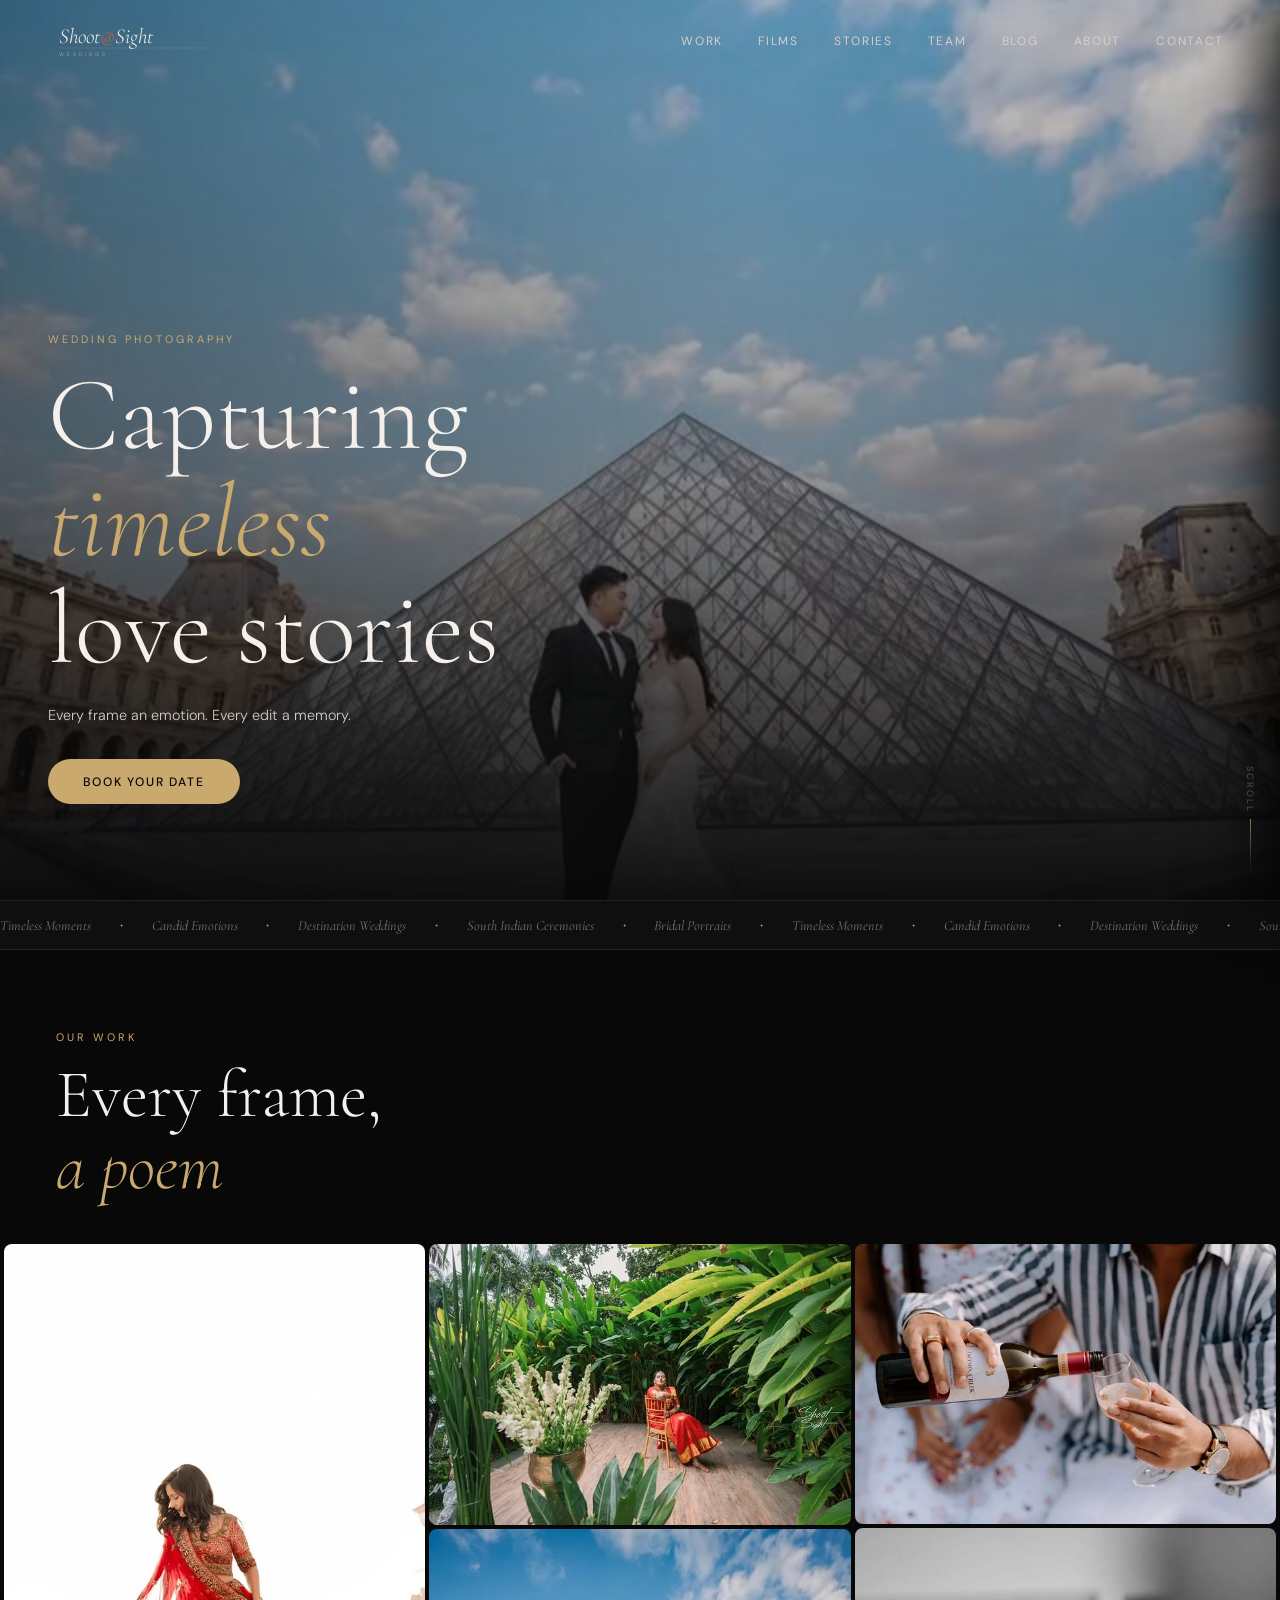
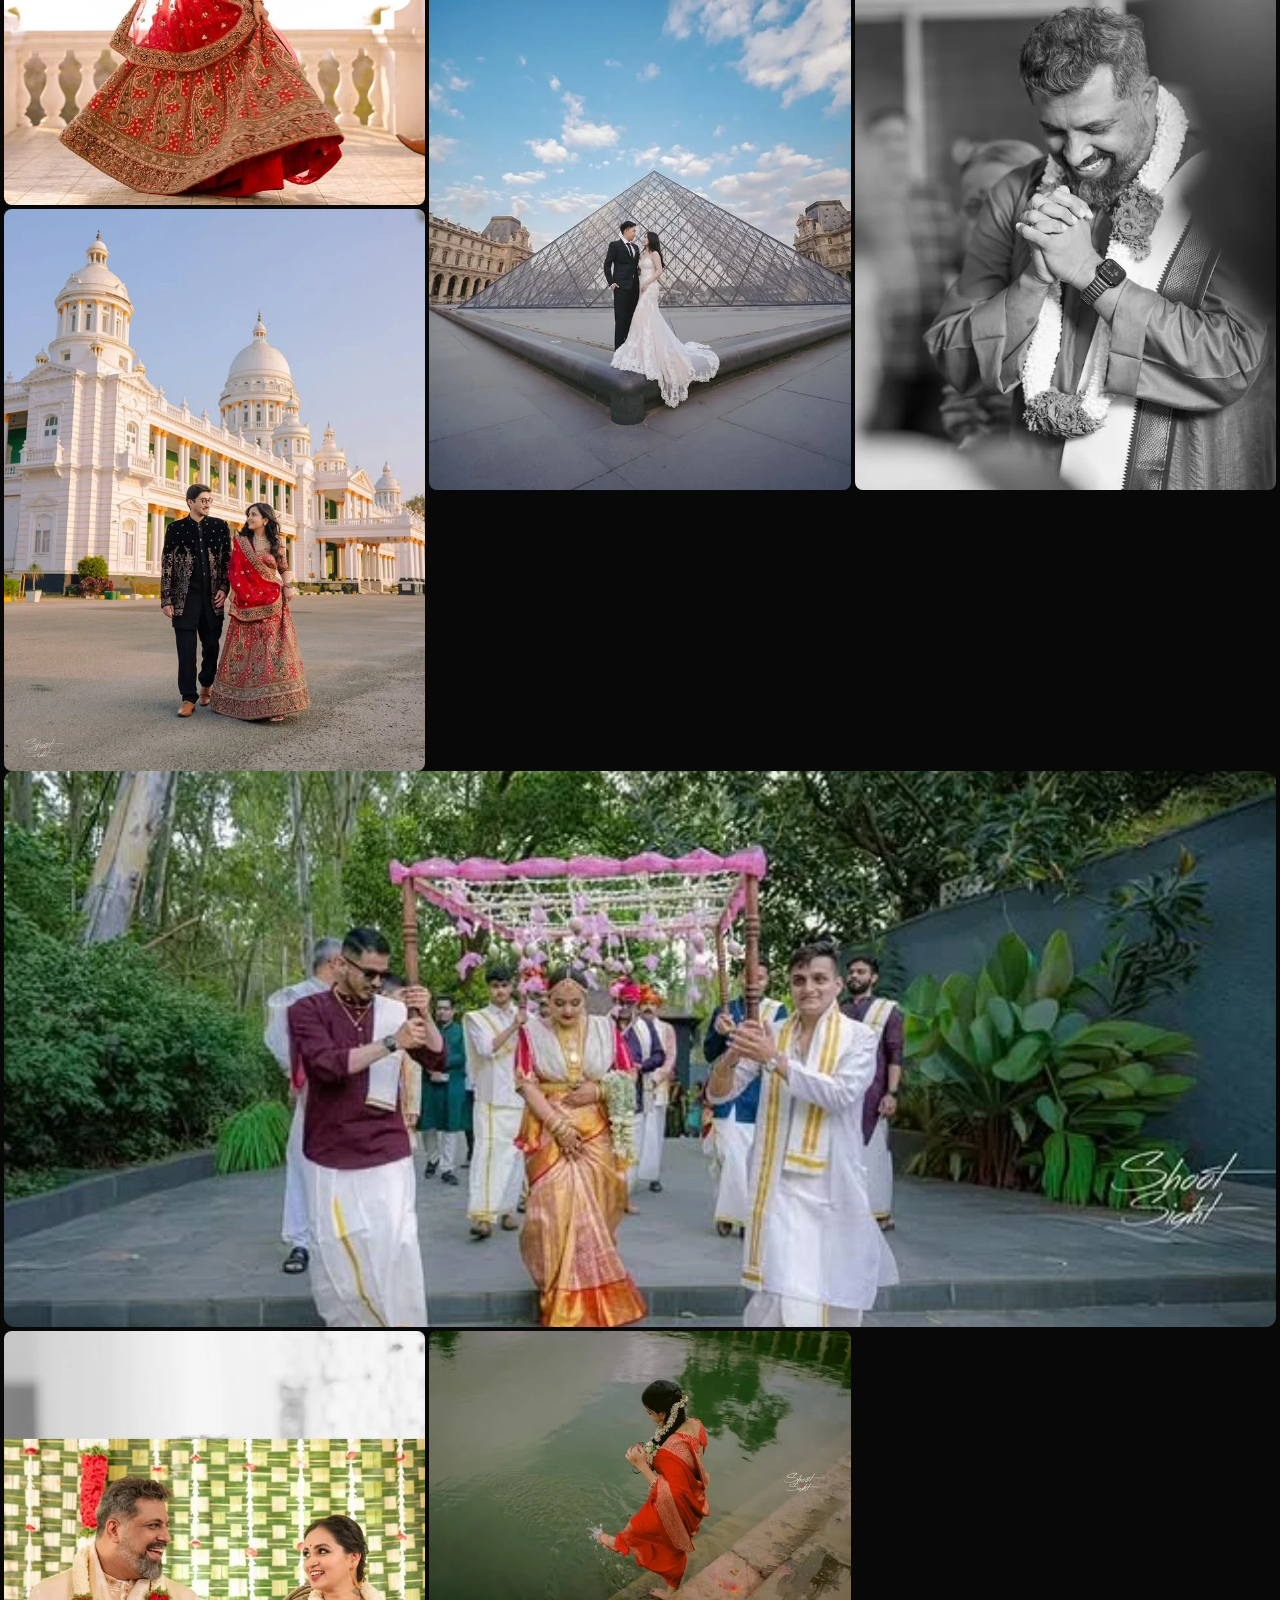
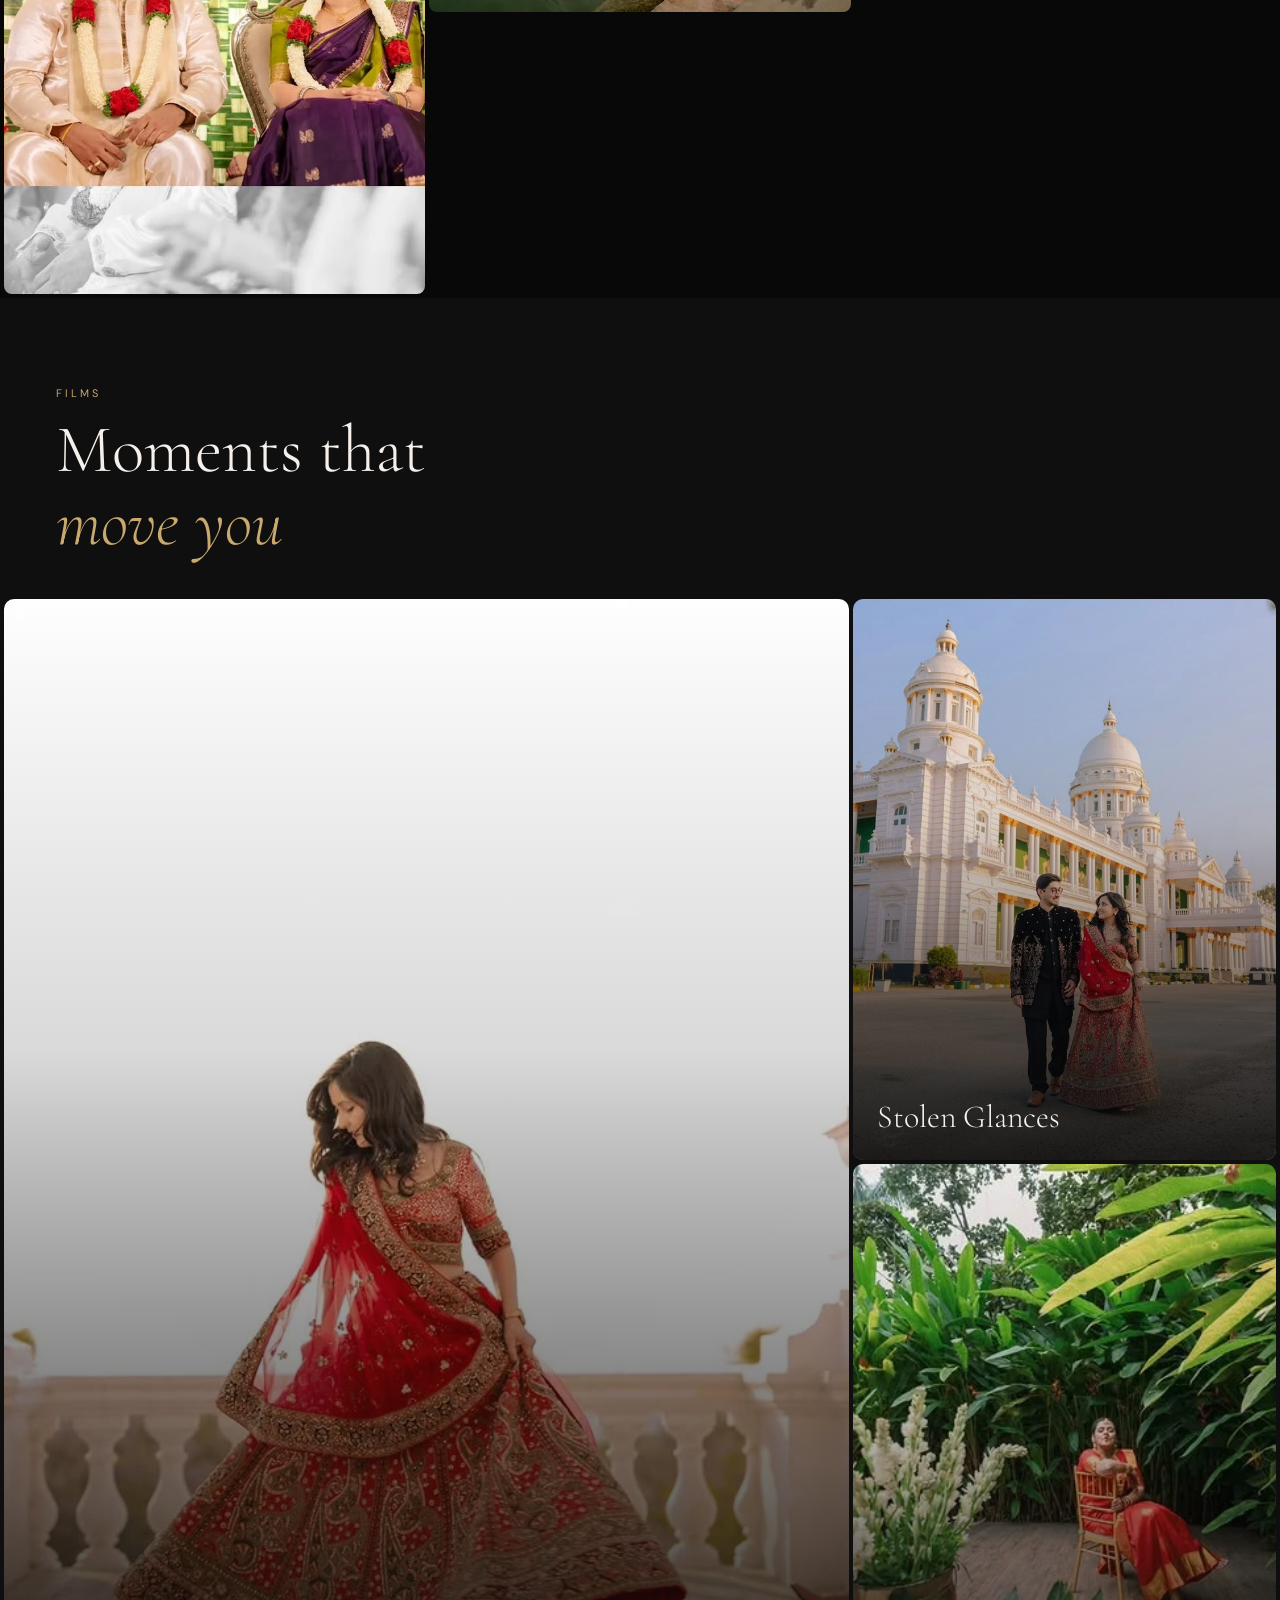
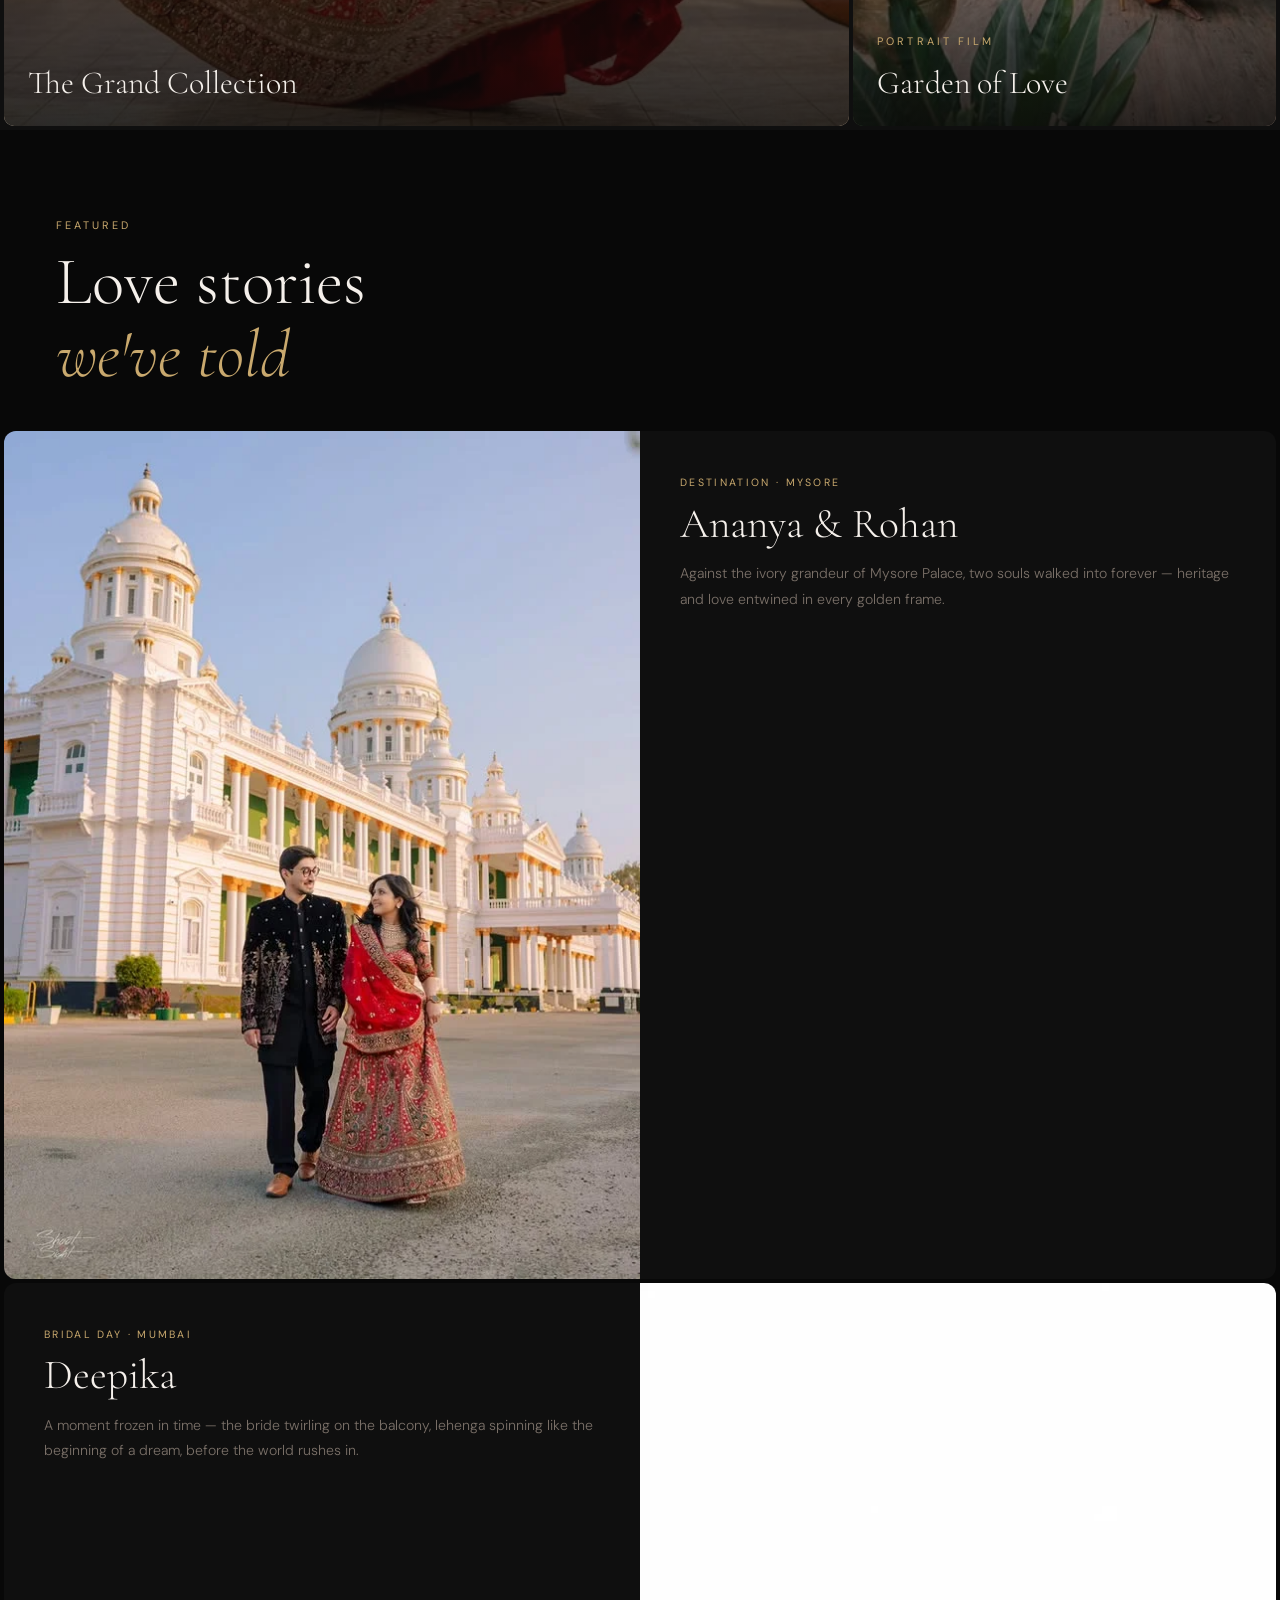
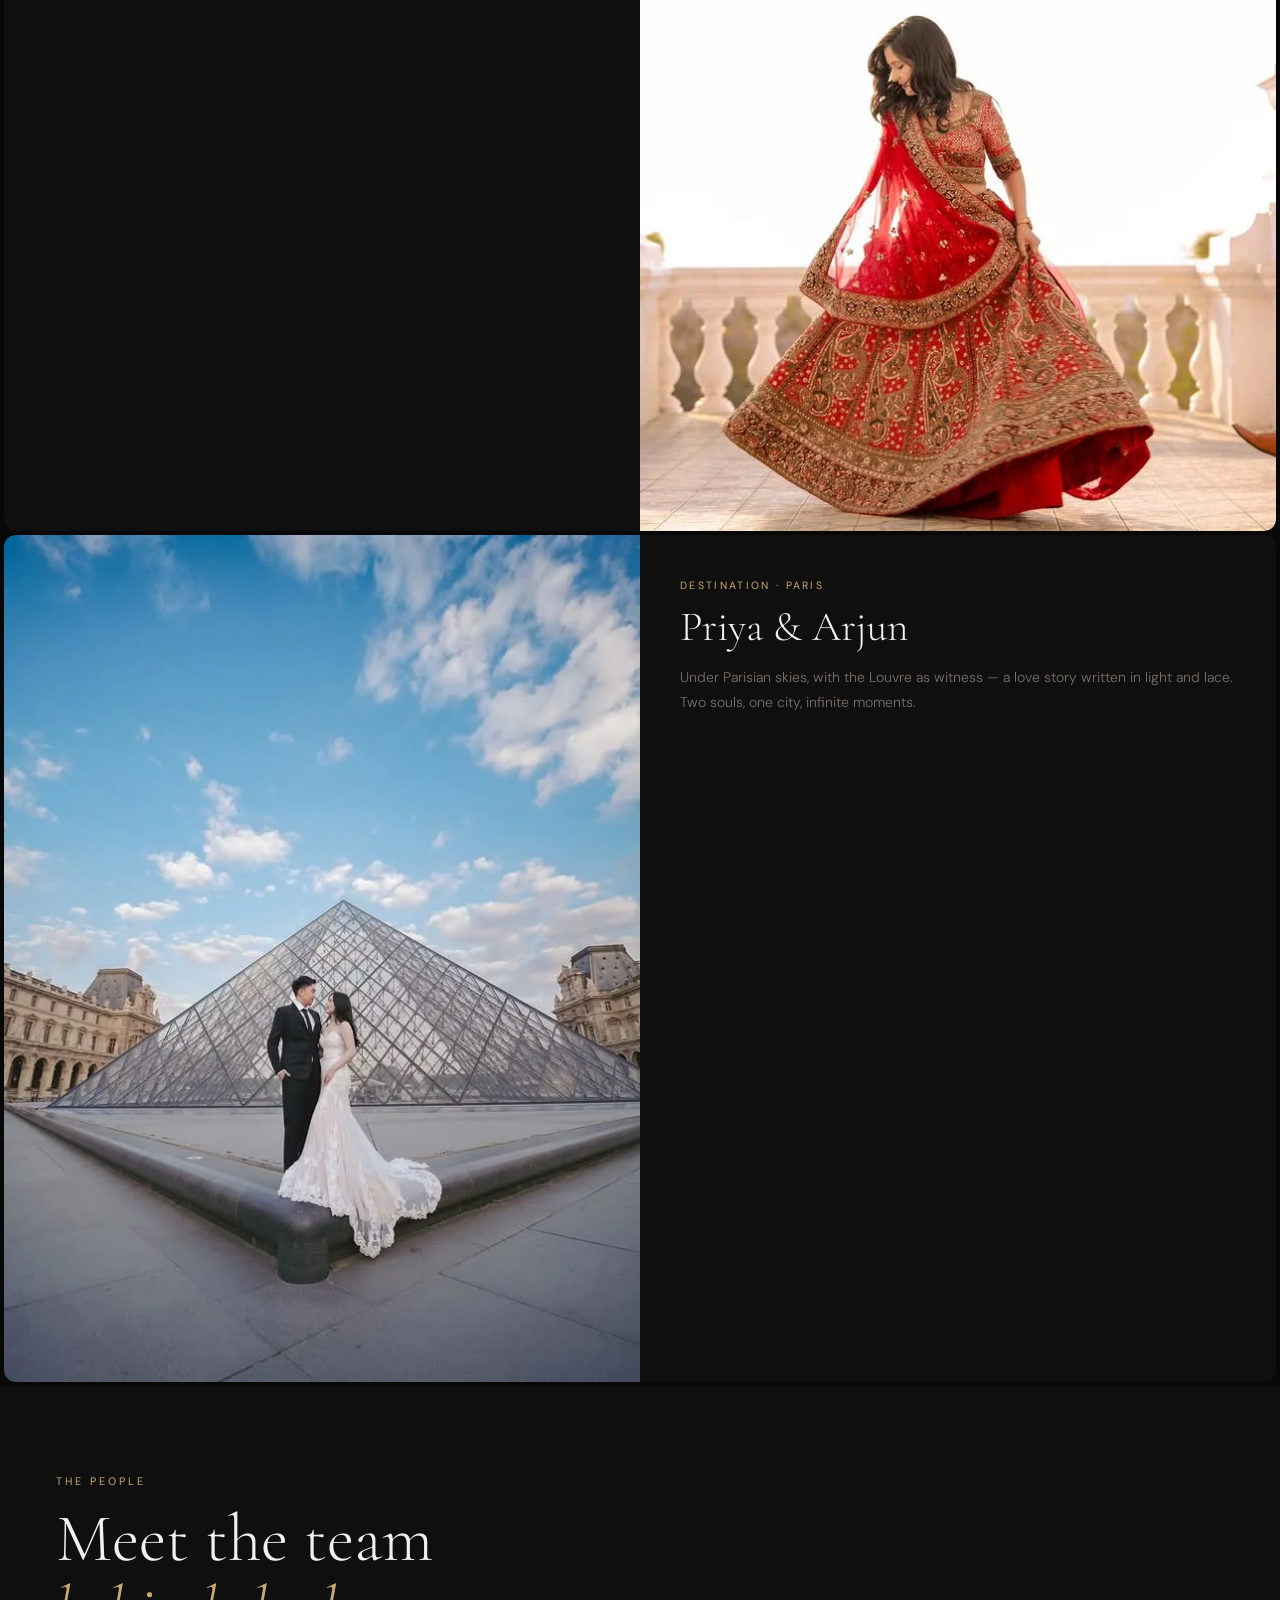
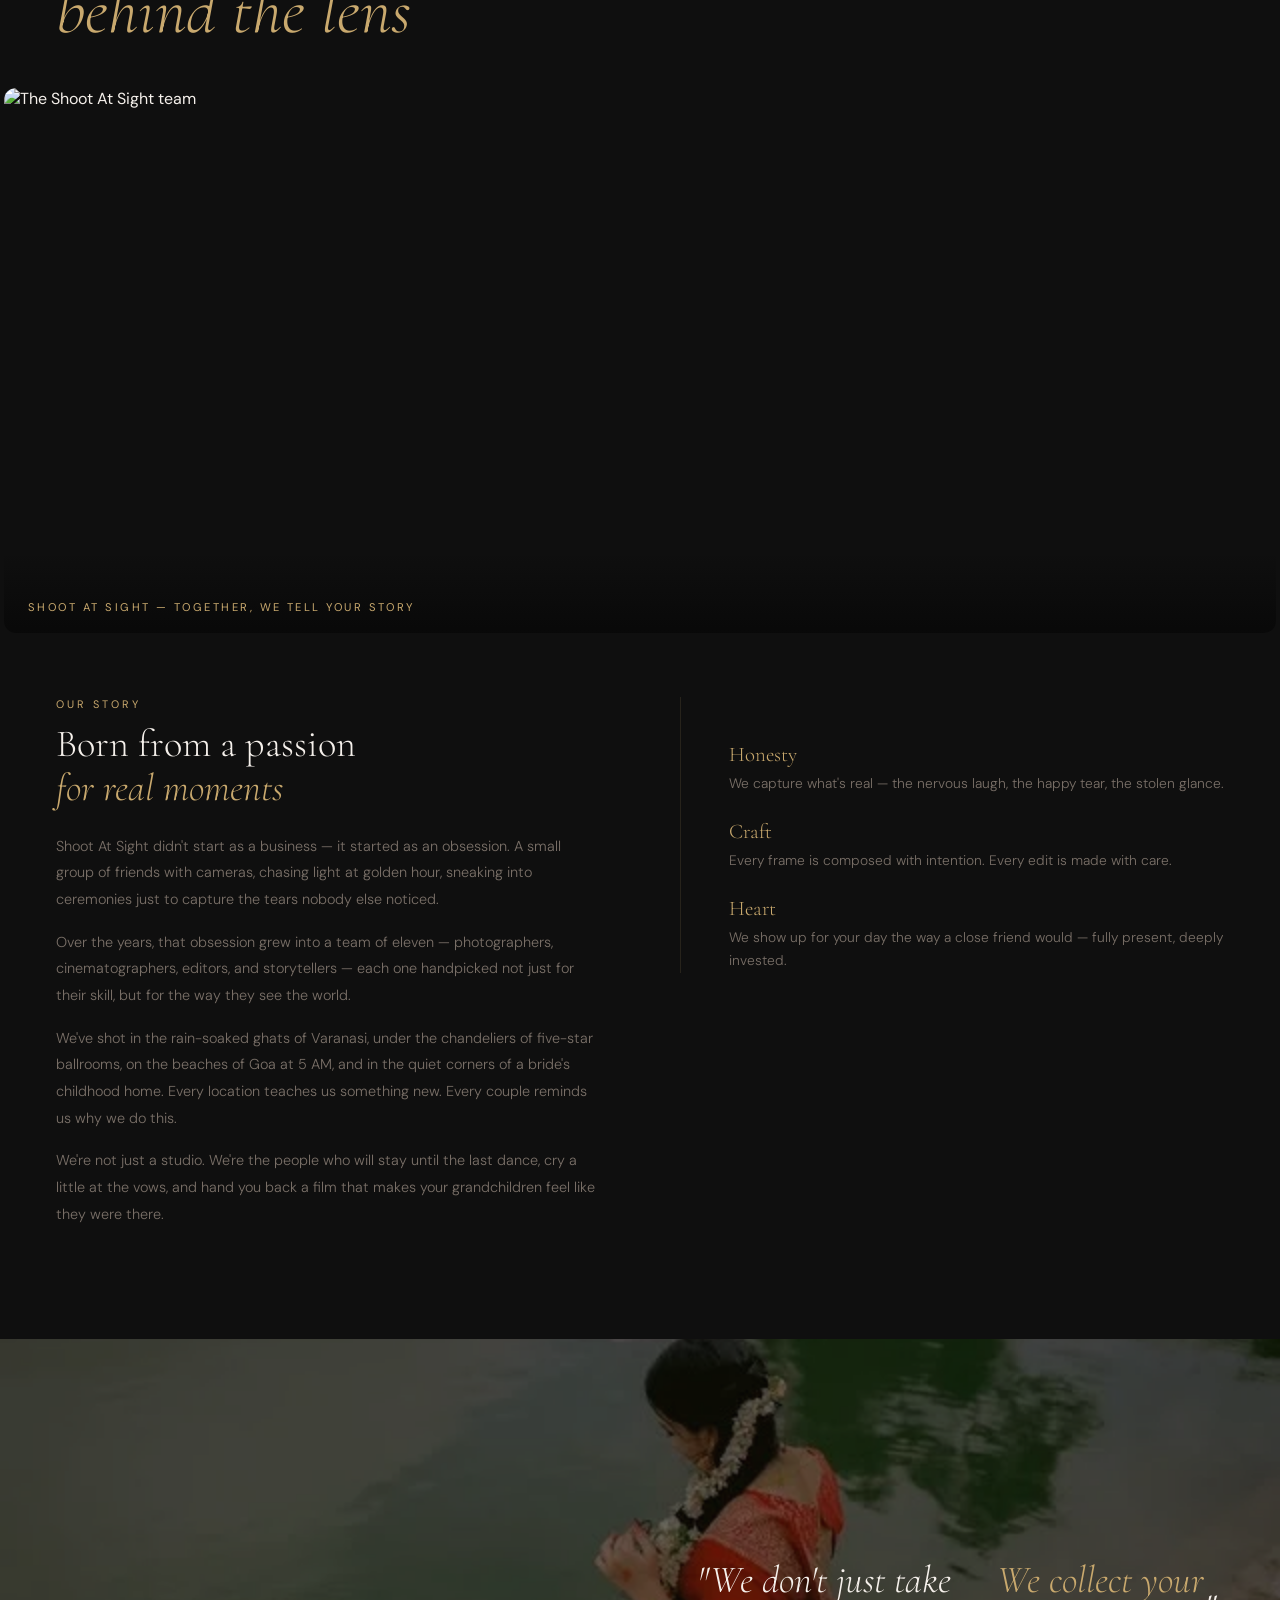
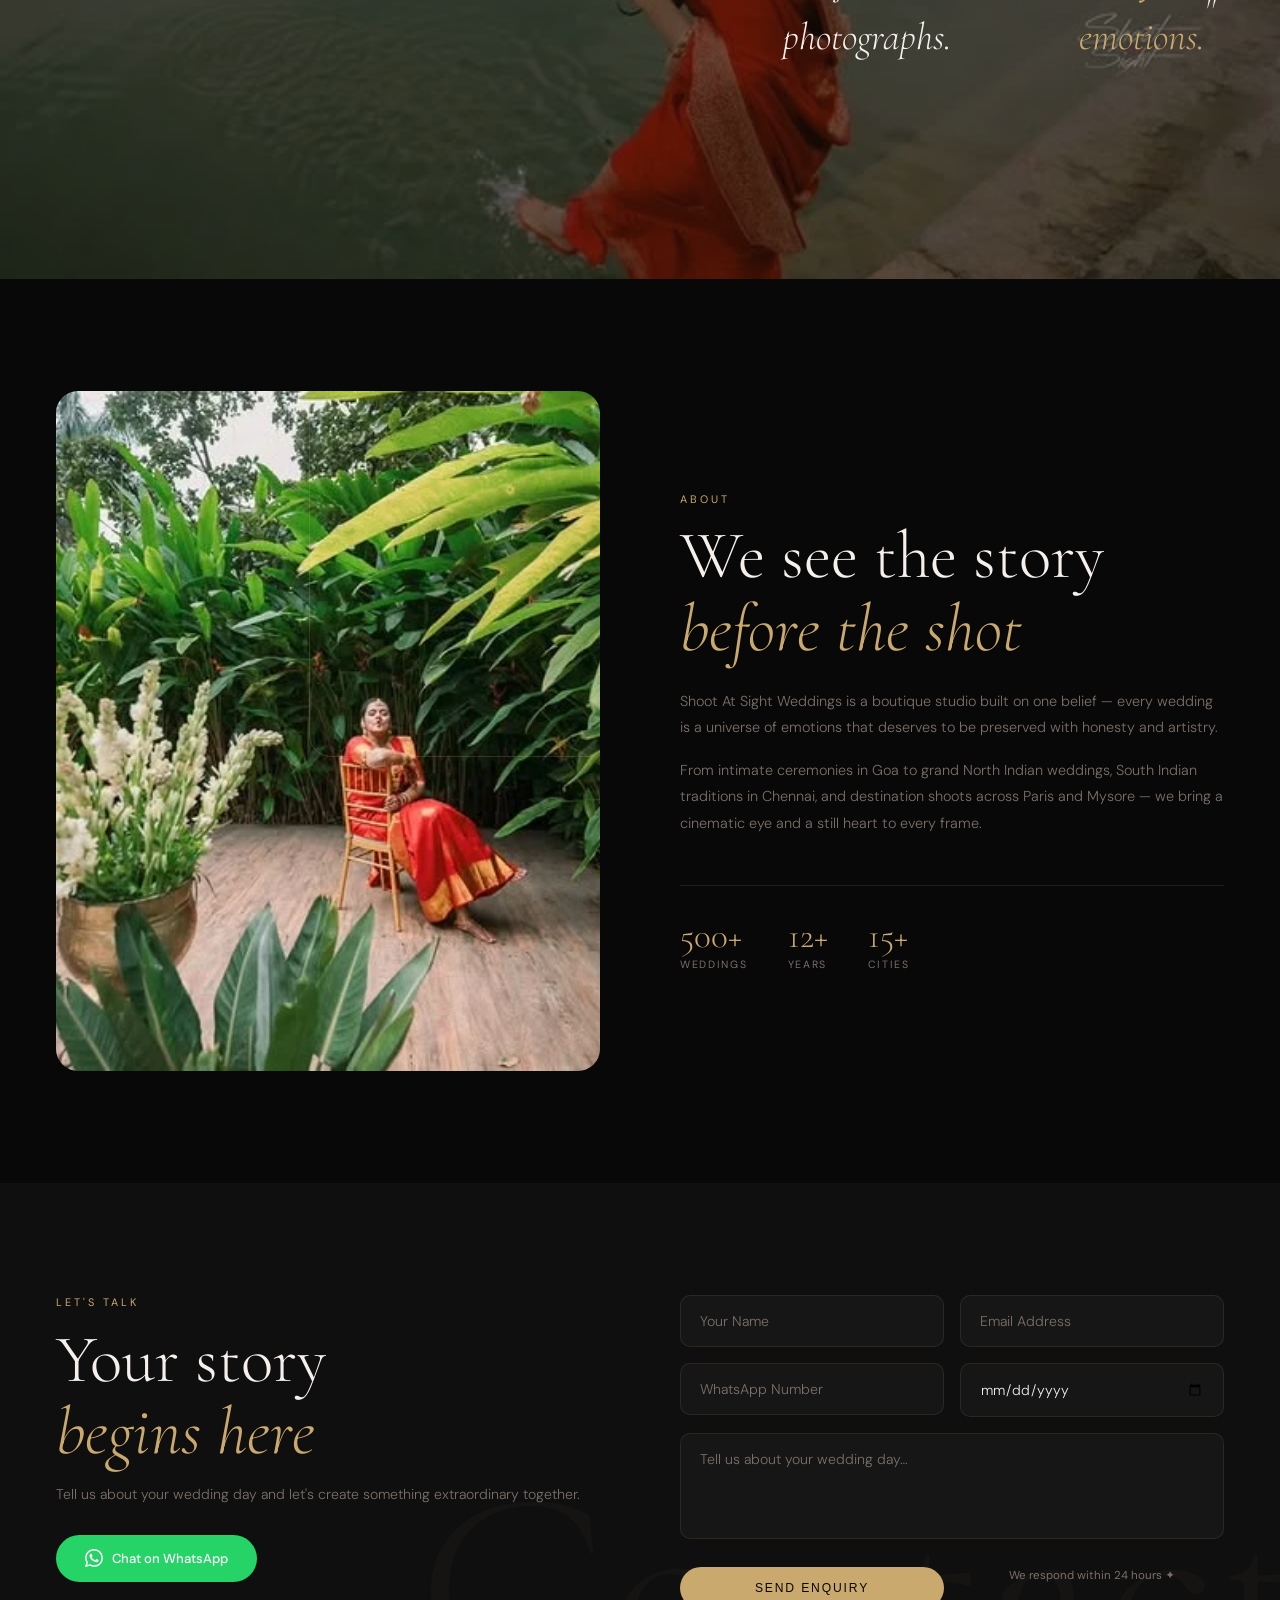
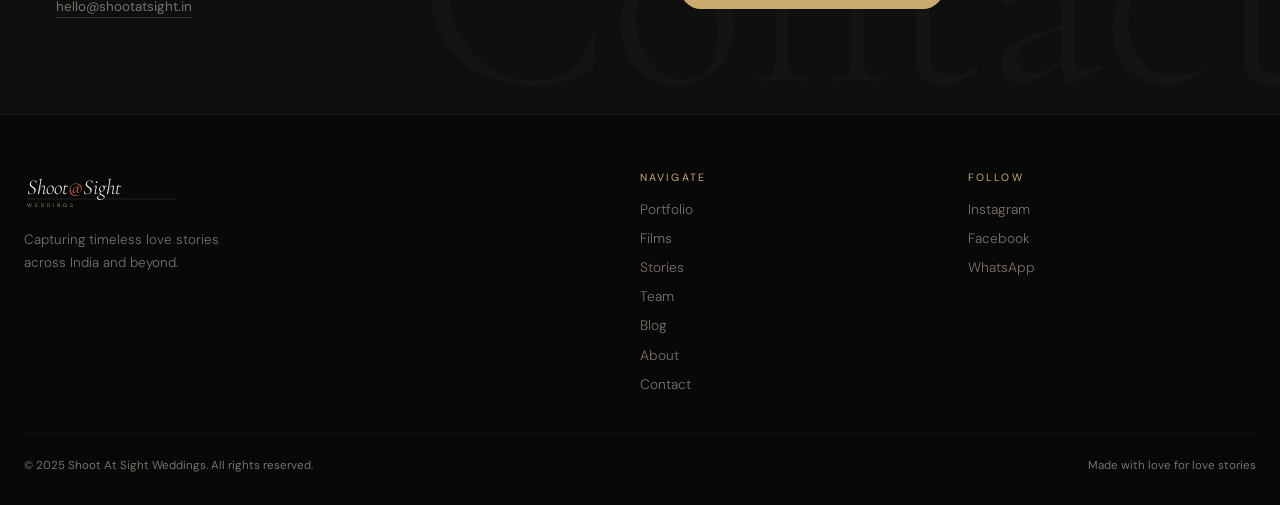
==== commit cd878c66: "added blog section" ====
--- a/index.html
+++ b/index.html
@@ -29,6 +29,7 @@
       <a href="#films">Films</a>
       <a href="#stories">Stories</a>
       <a href="#team">Team</a>
+      <a href="blog.html">Blog</a>
       <a href="#about">About</a>
       <a href="#contact">Contact</a>
     </nav>
@@ -45,8 +46,9 @@
       <a href="#films" class="menu-link" data-num="02" onclick="closeMenu()">Films</a>
       <a href="#stories" class="menu-link" data-num="03" onclick="closeMenu()">Stories</a>
       <a href="#team" class="menu-link" data-num="04" onclick="closeMenu()">Team</a>
-      <a href="#about" class="menu-link" data-num="05" onclick="closeMenu()">About</a>
-      <a href="#contact" class="menu-link" data-num="06" onclick="closeMenu()">Contact</a>
+      <a href="blog.html" class="menu-link" data-num="05" onclick="closeMenu()">Blogs</a>
+      <a href="#about" class="menu-link" data-num="06" onclick="closeMenu()">About</a>
+      <a href="#contact" class="menu-link" data-num="07" onclick="closeMenu()">Contact</a>
     </nav>
   </div>
 
@@ -365,6 +367,7 @@
         <a href="#films">Films</a>
         <a href="#stories">Stories</a>
         <a href="#team">Team</a>
+        <a href="blog.html">Blog</a>
         <a href="#about">About</a>
         <a href="#contact">Contact</a>
       </div>
--- a/style.css
+++ b/style.css
@@ -829,6 +829,158 @@
 @media (min-width: 1100px) {
   .team__header { padding-inline: 3.5rem; }
   .team__story { padding-inline: 3.5rem; }
+}
+
+/* ═══════════════════════════════════════
+   BLOG PAGE
+═══════════════════════════════════════ */
+.nav--solid {
+  background: rgba(8,8,8,0.95);
+  backdrop-filter: blur(18px);
+  -webkit-backdrop-filter: blur(18px);
+  border-bottom: 1px solid rgba(201,169,110,0.1);
+}
+.nav__links a.active {
+  color: var(--gold);
+}
+.nav__links a.active::after {
+  width: 100%;
+}
+
+.blog-hero {
+  background: var(--bg);
+  padding: 10rem 1.5rem 5rem;
+  border-bottom: 1px solid rgba(201,169,110,0.08);
+  position: relative;
+  overflow: hidden;
+}
+.blog-hero::before {
+  content: 'Journal';
+  position: absolute;
+  bottom: -2rem; right: -1rem;
+  font-family: var(--serif);
+  font-size: 22vw;
+  font-weight: 300;
+  color: rgba(201,169,110,0.03);
+  pointer-events: none;
+  user-select: none;
+  white-space: nowrap;
+}
+.blog-hero__content { max-width: 640px; }
+.blog-hero__content .label { margin-bottom: 1rem; }
+.blog-hero__content h1 {
+  font-family: var(--serif);
+  font-size: clamp(2.8rem, 8vw, 5.5rem);
+  font-weight: 300;
+  line-height: 1.06;
+  color: var(--cream);
+  margin-bottom: 1.2rem;
+}
+.blog-hero__content h1 em { font-style: italic; color: var(--gold); }
+.blog-hero__content p {
+  font-size: 0.95rem;
+  font-weight: 300;
+  line-height: 1.8;
+  color: var(--muted);
+  max-width: 480px;
+}
+
+.blog {
+  background: var(--bg);
+  padding: 4rem 0 6rem;
+}
+.blog__header { padding: 0 1.5rem 2.5rem; }
+
+.blog__grid {
+  display: grid;
+  grid-template-columns: 1fr;
+  gap: 3px;
+  padding: 0 3px;
+}
+
+.blog-card {
+  display: grid;
+  grid-template-columns: 1fr;
+  background: var(--bg2);
+  border-radius: 12px;
+  overflow: hidden;
+  transition: box-shadow 0.4s var(--ease);
+}
+.blog-card:hover { box-shadow: 0 20px 60px rgba(0,0,0,0.5); }
+
+.blog-card__img {
+  aspect-ratio: 16/9;
+  overflow: hidden;
+}
+.blog-card__img img { transition: transform 0.9s var(--ease); }
+.blog-card:hover .blog-card__img img { transform: scale(1.05); }
+
+.blog-card__body {
+  padding: 1.8rem 1.5rem 2rem;
+  display: flex;
+  flex-direction: column;
+  gap: 0.7rem;
+}
+.blog-card__tag {
+  font-size: 0.62rem;
+  font-weight: 400;
+  letter-spacing: 0.26em;
+  text-transform: uppercase;
+  color: var(--gold);
+}
+.blog-card__body h3 {
+  font-size: clamp(1.2rem, 3.5vw, 1.6rem);
+  font-weight: 300;
+  line-height: 1.3;
+  color: var(--cream);
+}
+.blog-card__body p {
+  font-size: 0.86rem;
+  font-weight: 300;
+  line-height: 1.8;
+  color: var(--muted);
+}
+.blog-card__meta {
+  display: flex;
+  gap: 1.2rem;
+  margin-top: 0.4rem;
+  padding-top: 0.9rem;
+  border-top: 1px solid rgba(201,169,110,0.1);
+}
+.blog-card__meta span {
+  font-size: 0.66rem;
+  font-weight: 400;
+  letter-spacing: 0.12em;
+  text-transform: uppercase;
+  color: var(--muted);
+}
+
+.blog-card--featured .blog-card__img { aspect-ratio: 16/8; }
+.blog-card--featured .blog-card__body h3 { font-size: clamp(1.4rem, 4vw, 2rem); }
+
+@media (min-width: 768px) {
+  .blog-hero { padding: 11rem 2.5rem 6rem; }
+  .blog__header { padding-inline: 2.5rem; }
+  .blog__grid {
+    grid-template-columns: 1fr 1fr;
+    padding: 0 2.5rem;
+    gap: 1.5rem;
+  }
+  .blog-card--featured {
+    grid-column: 1 / -1;
+    grid-template-columns: 1fr 1fr;
+  }
+  .blog-card--featured .blog-card__img { aspect-ratio: auto; }
+  .blog-card--featured .blog-card__body {
+    padding: 2.5rem;
+    justify-content: center;
+  }
+  .blog { padding: 4rem 0 7rem; }
+}
+
+@media (min-width: 1100px) {
+  .blog-hero { padding-inline: 3.5rem; }
+  .blog__grid { padding-inline: 3.5rem; gap: 2rem; }
 }
 
 /* ═══════════════════════════════════════
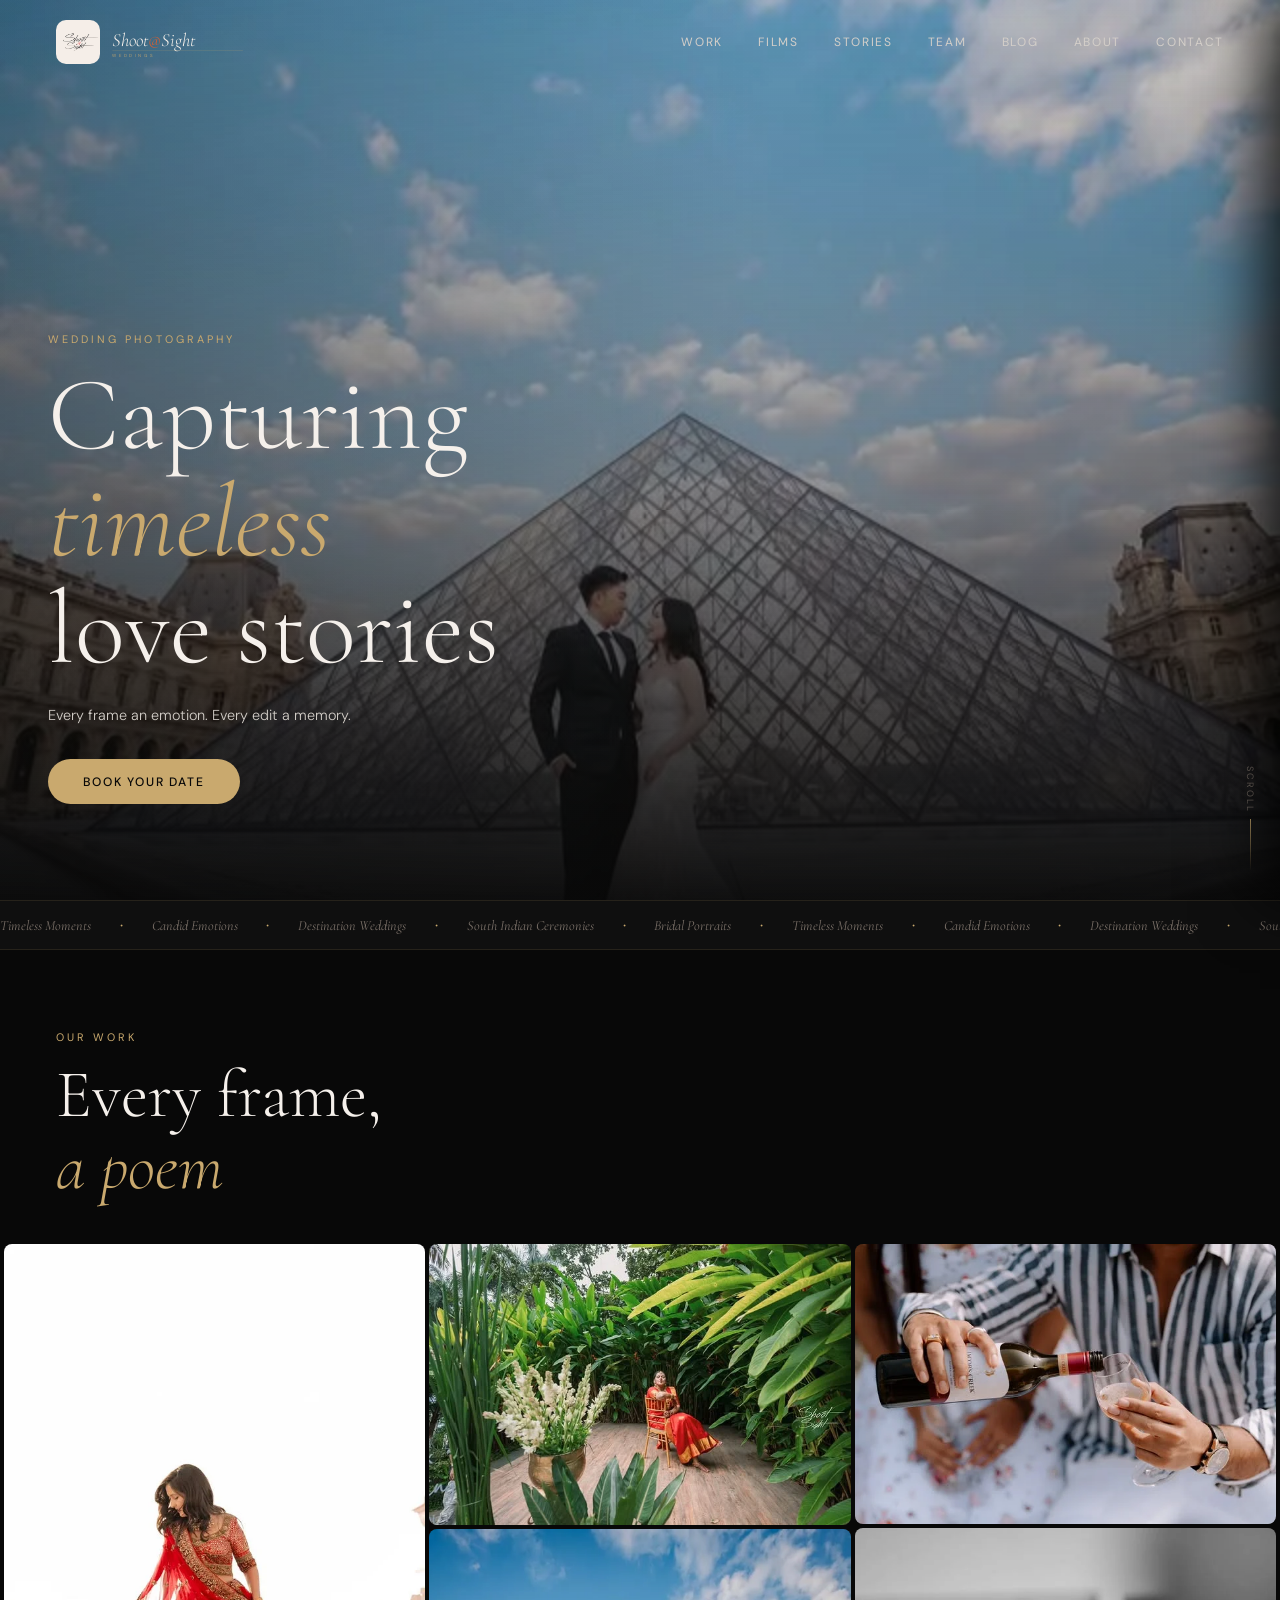
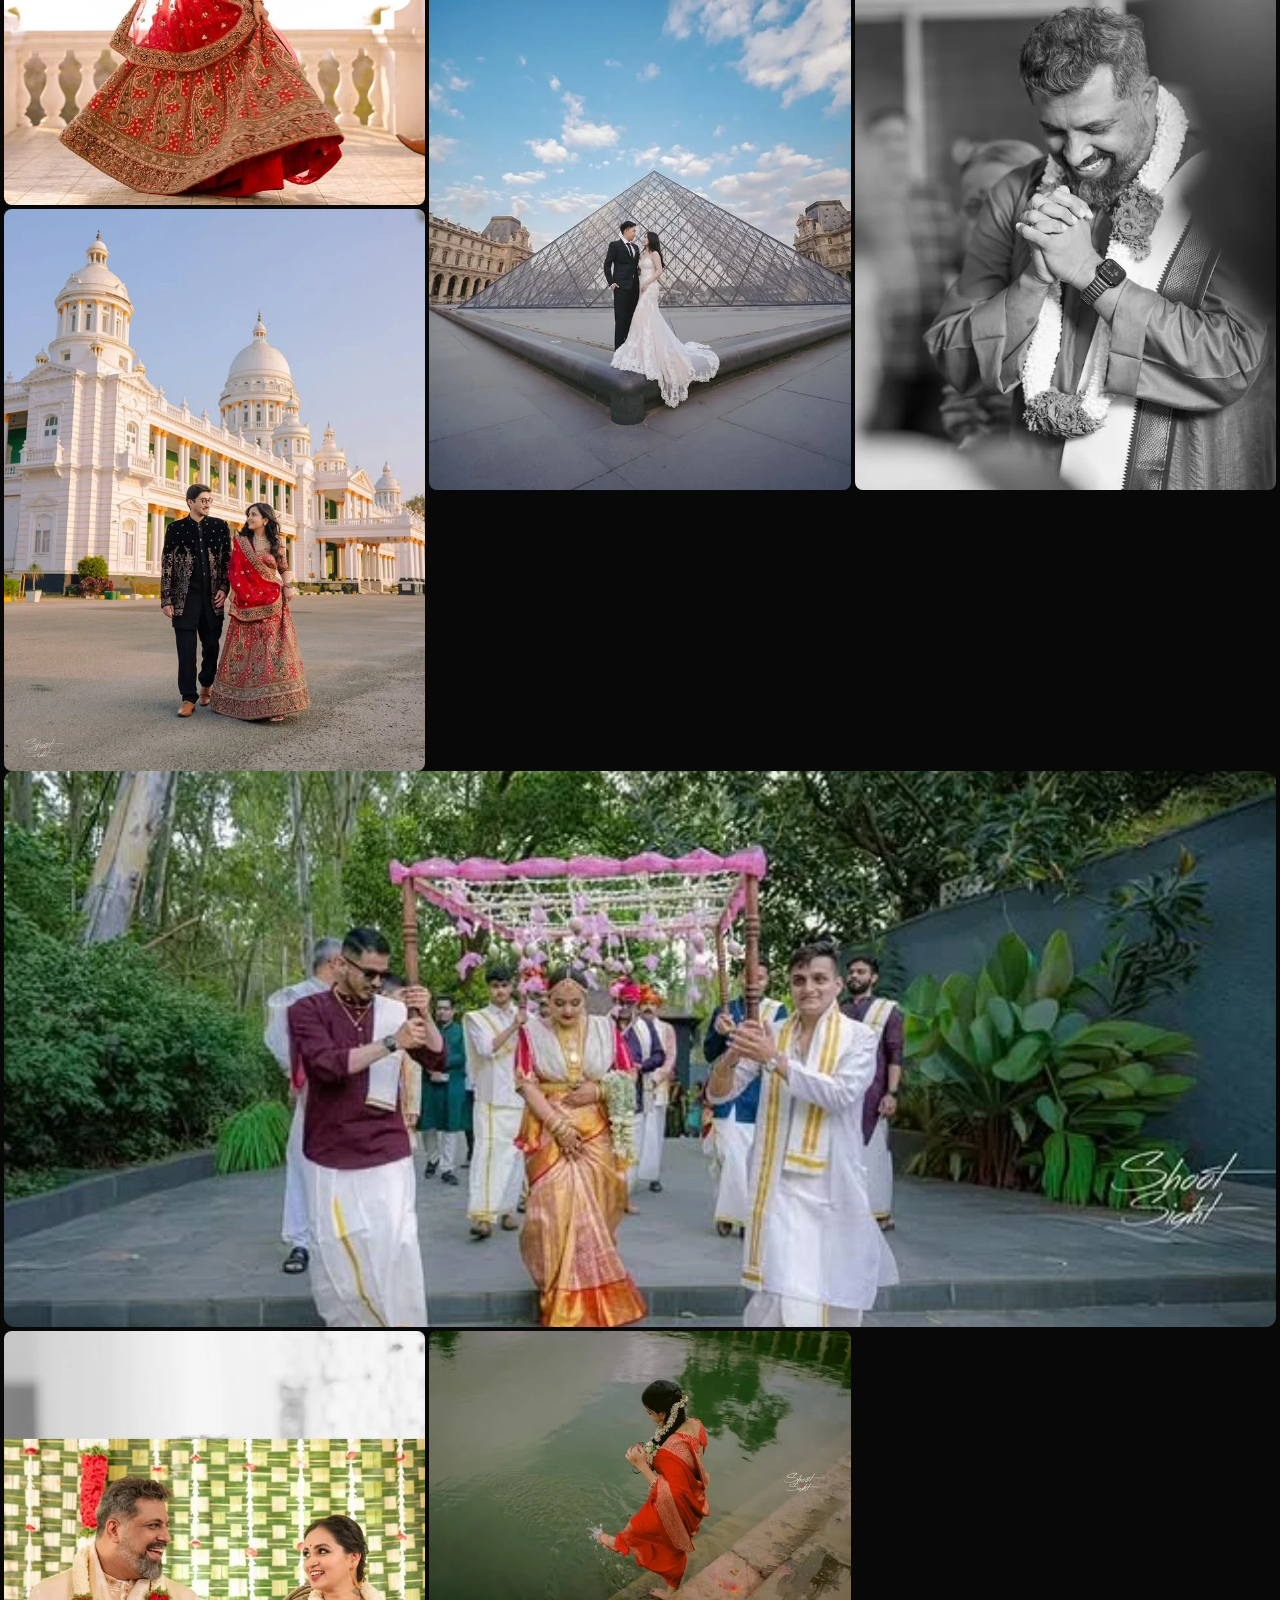
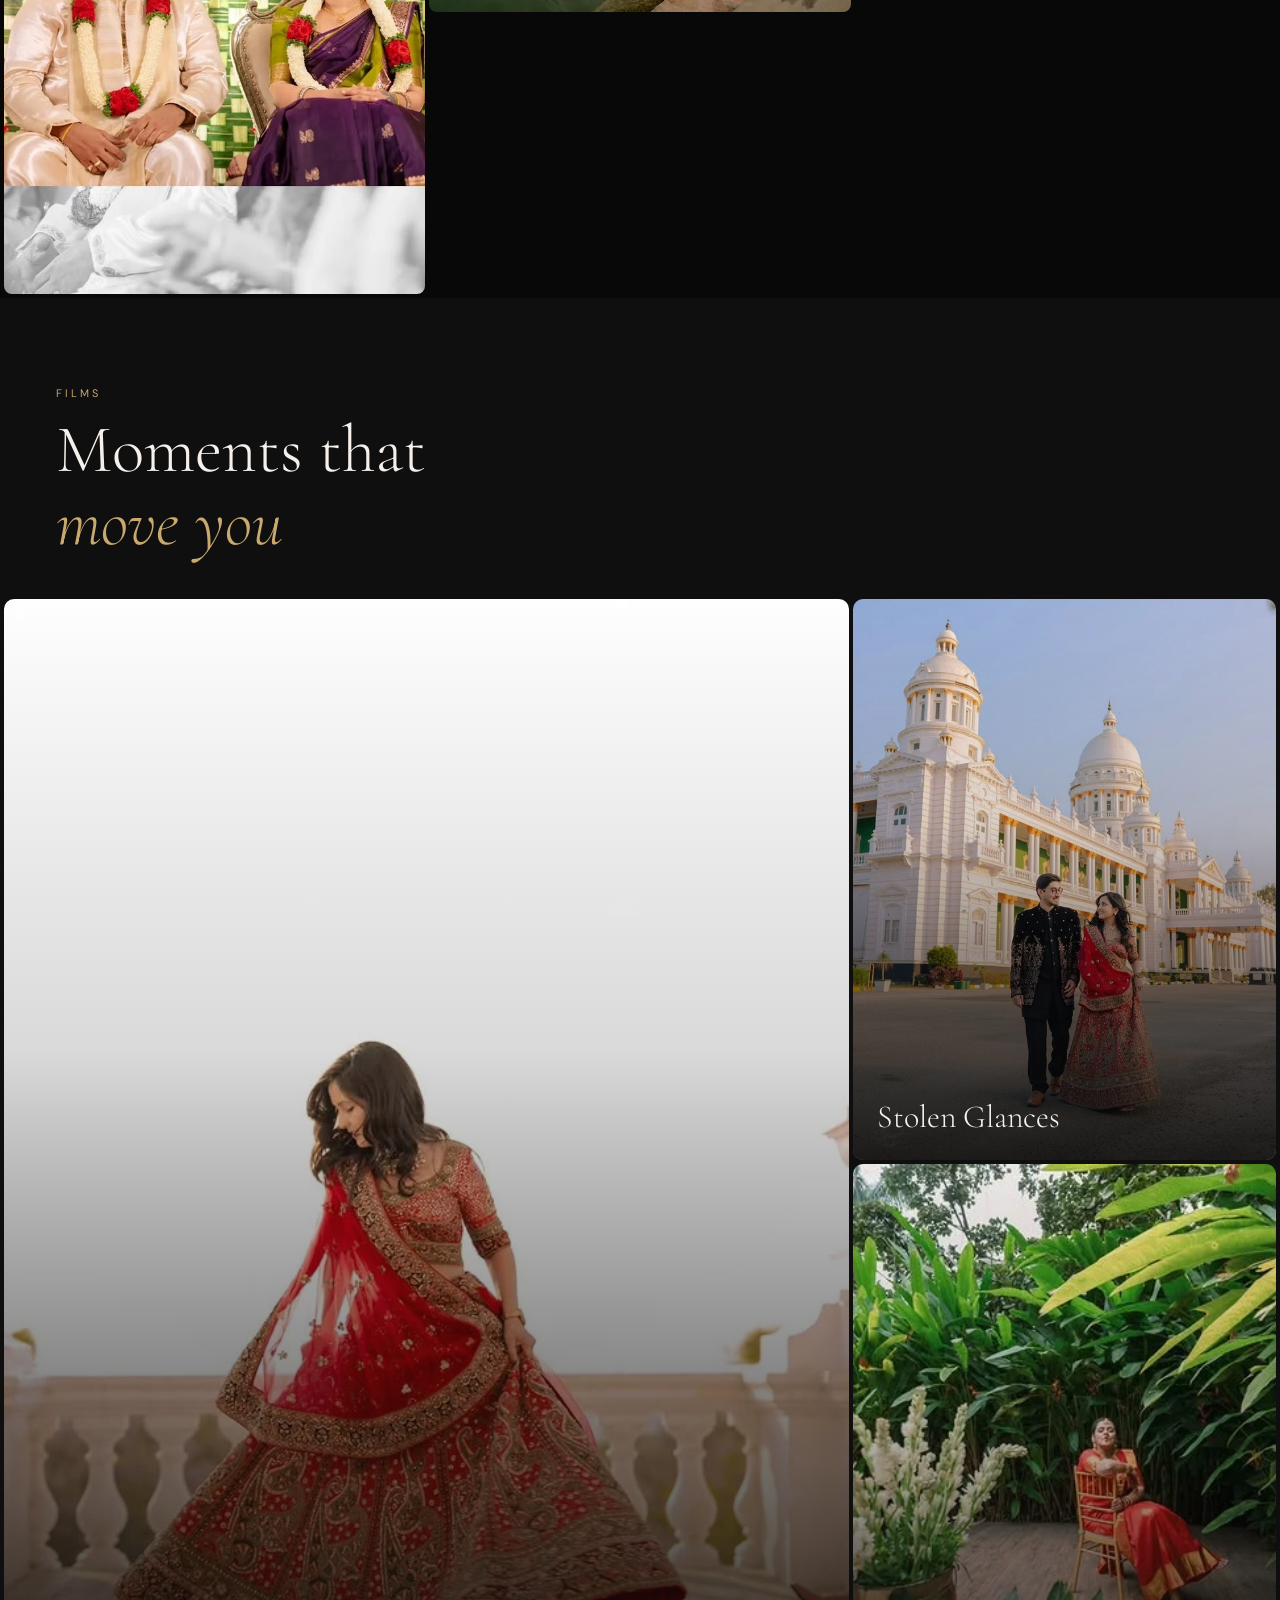
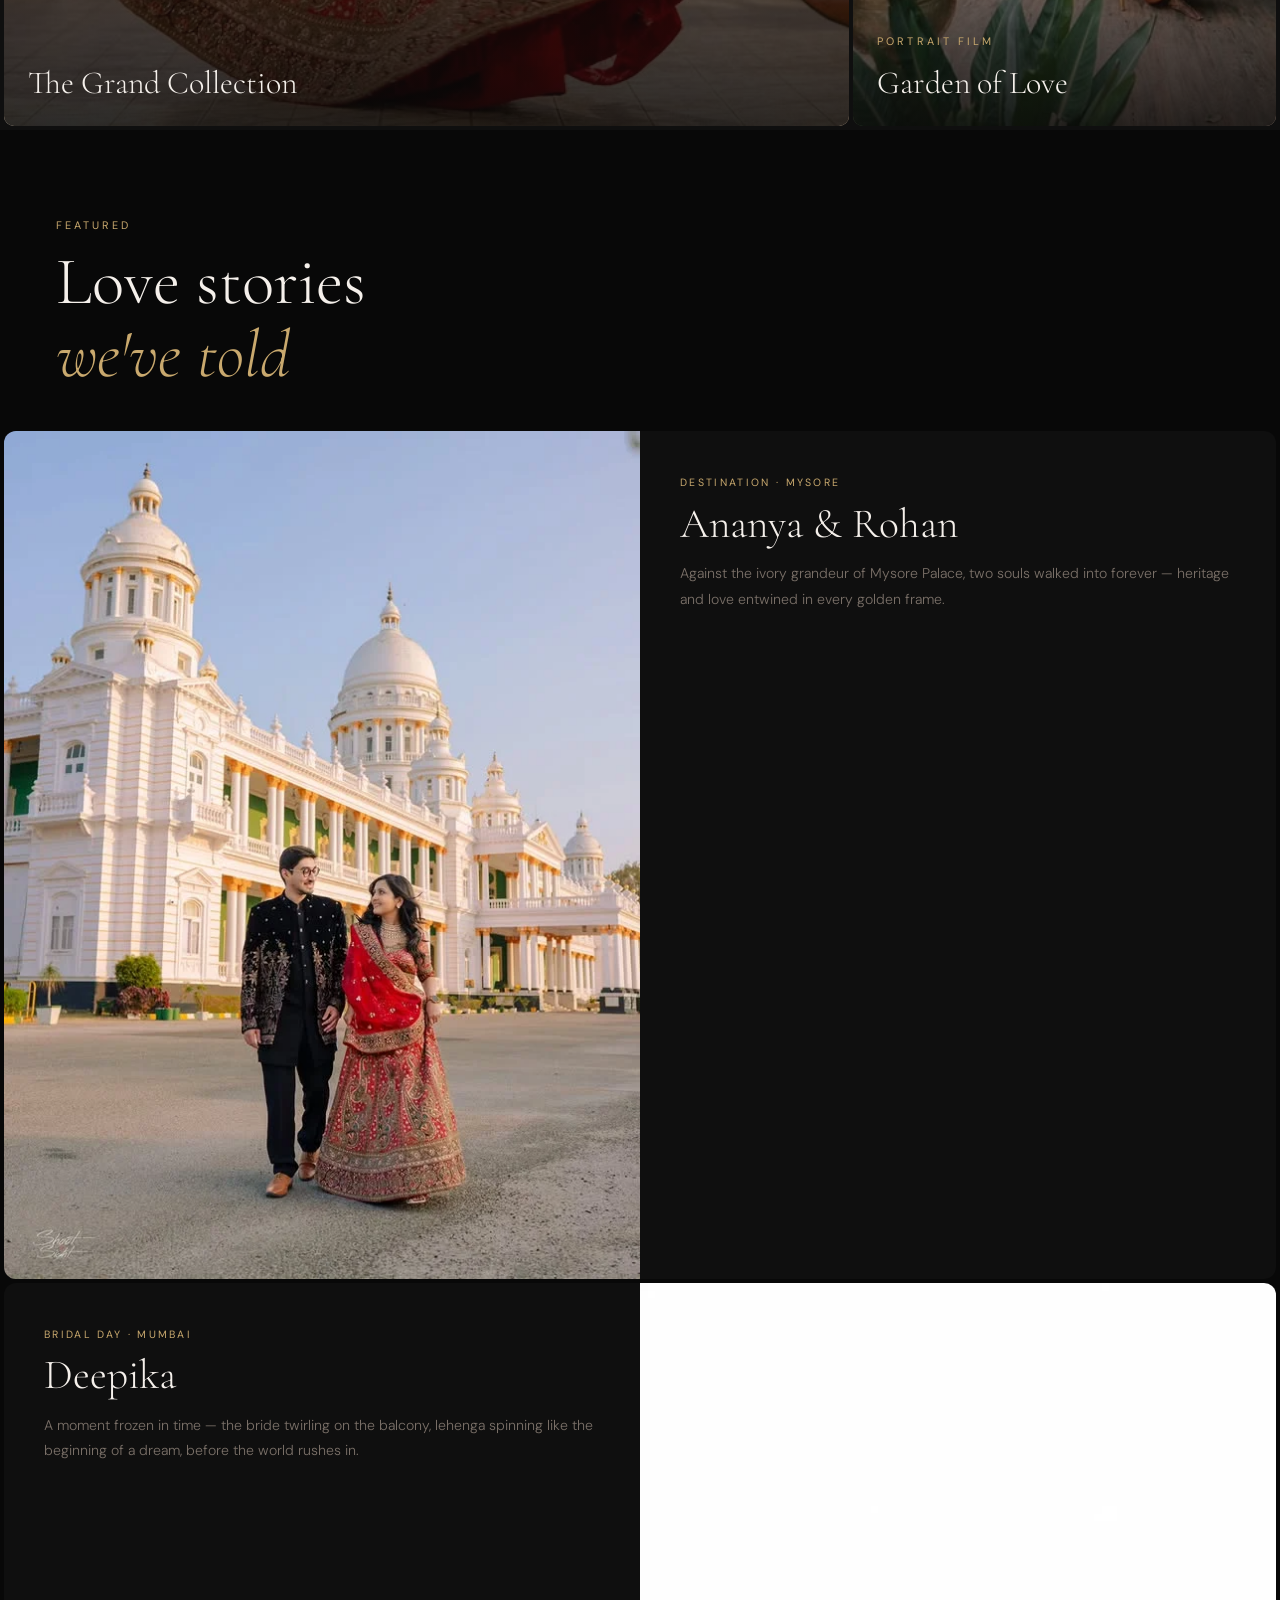
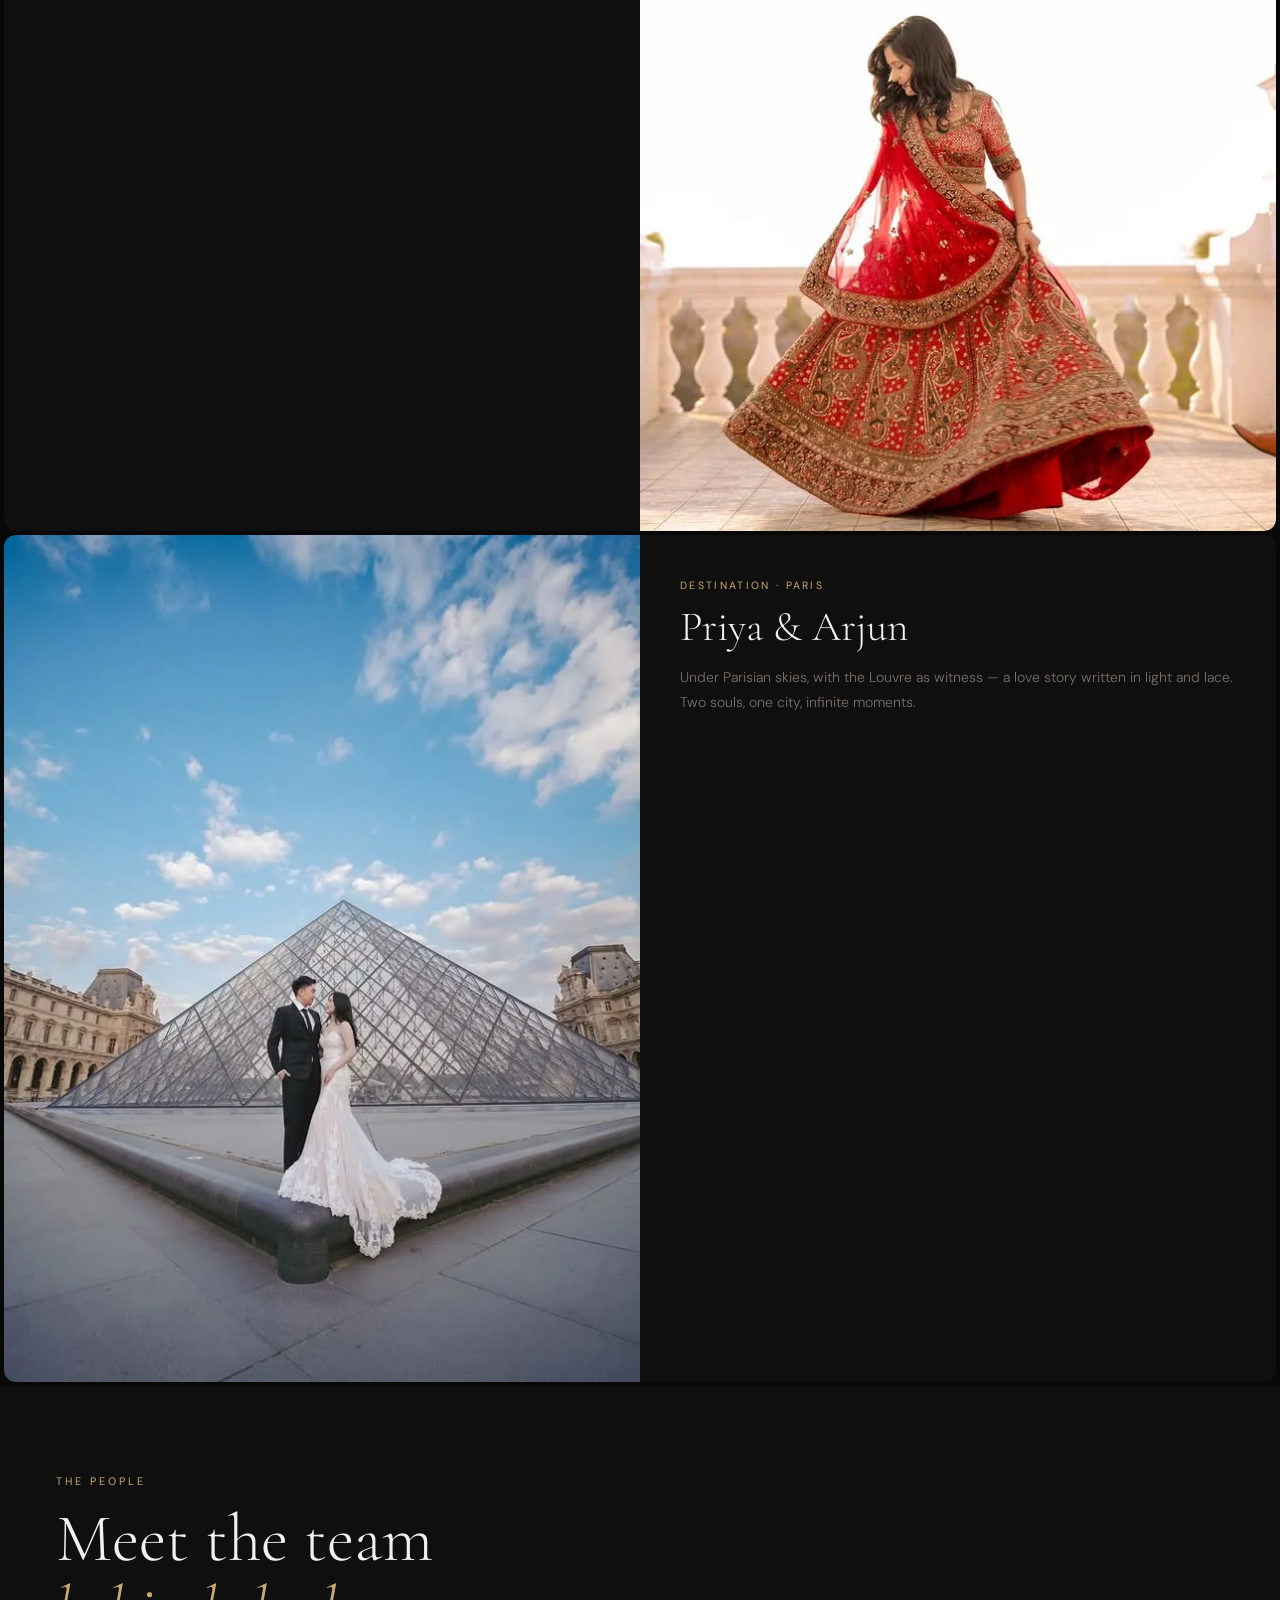
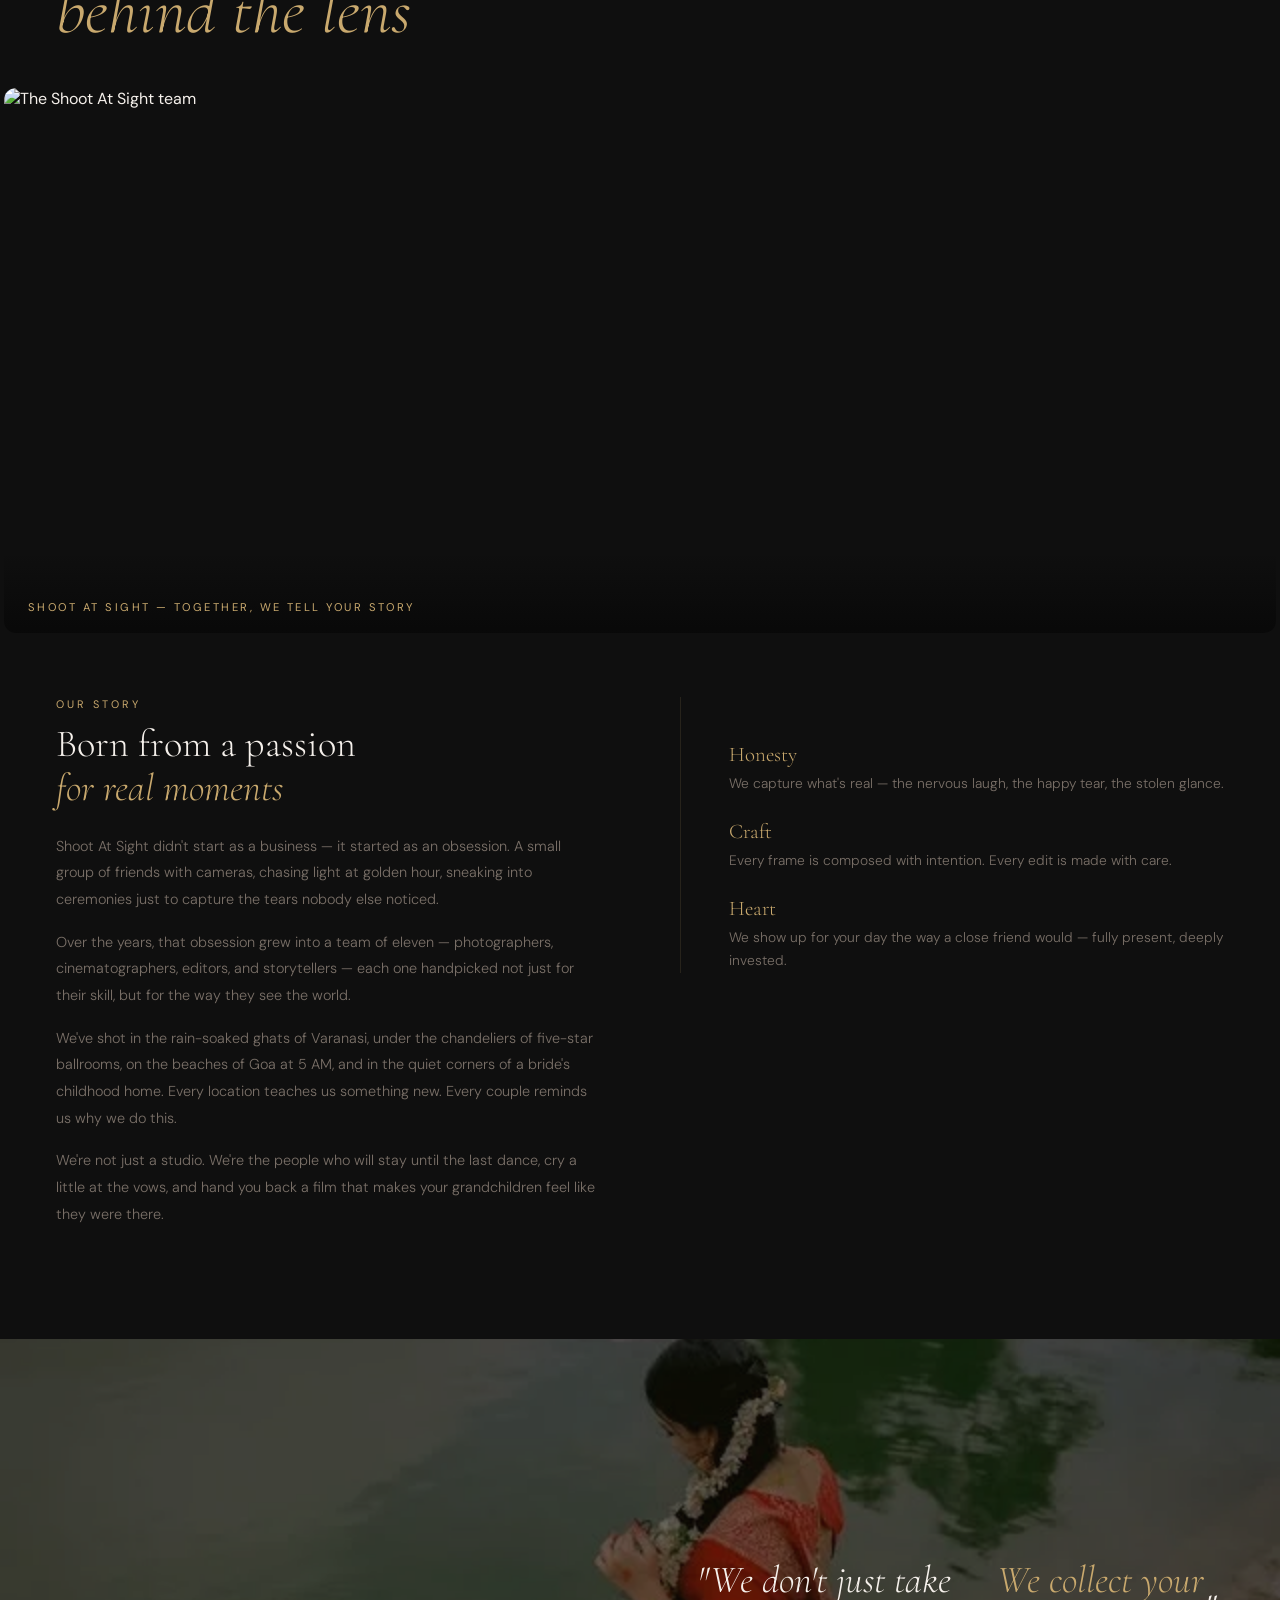
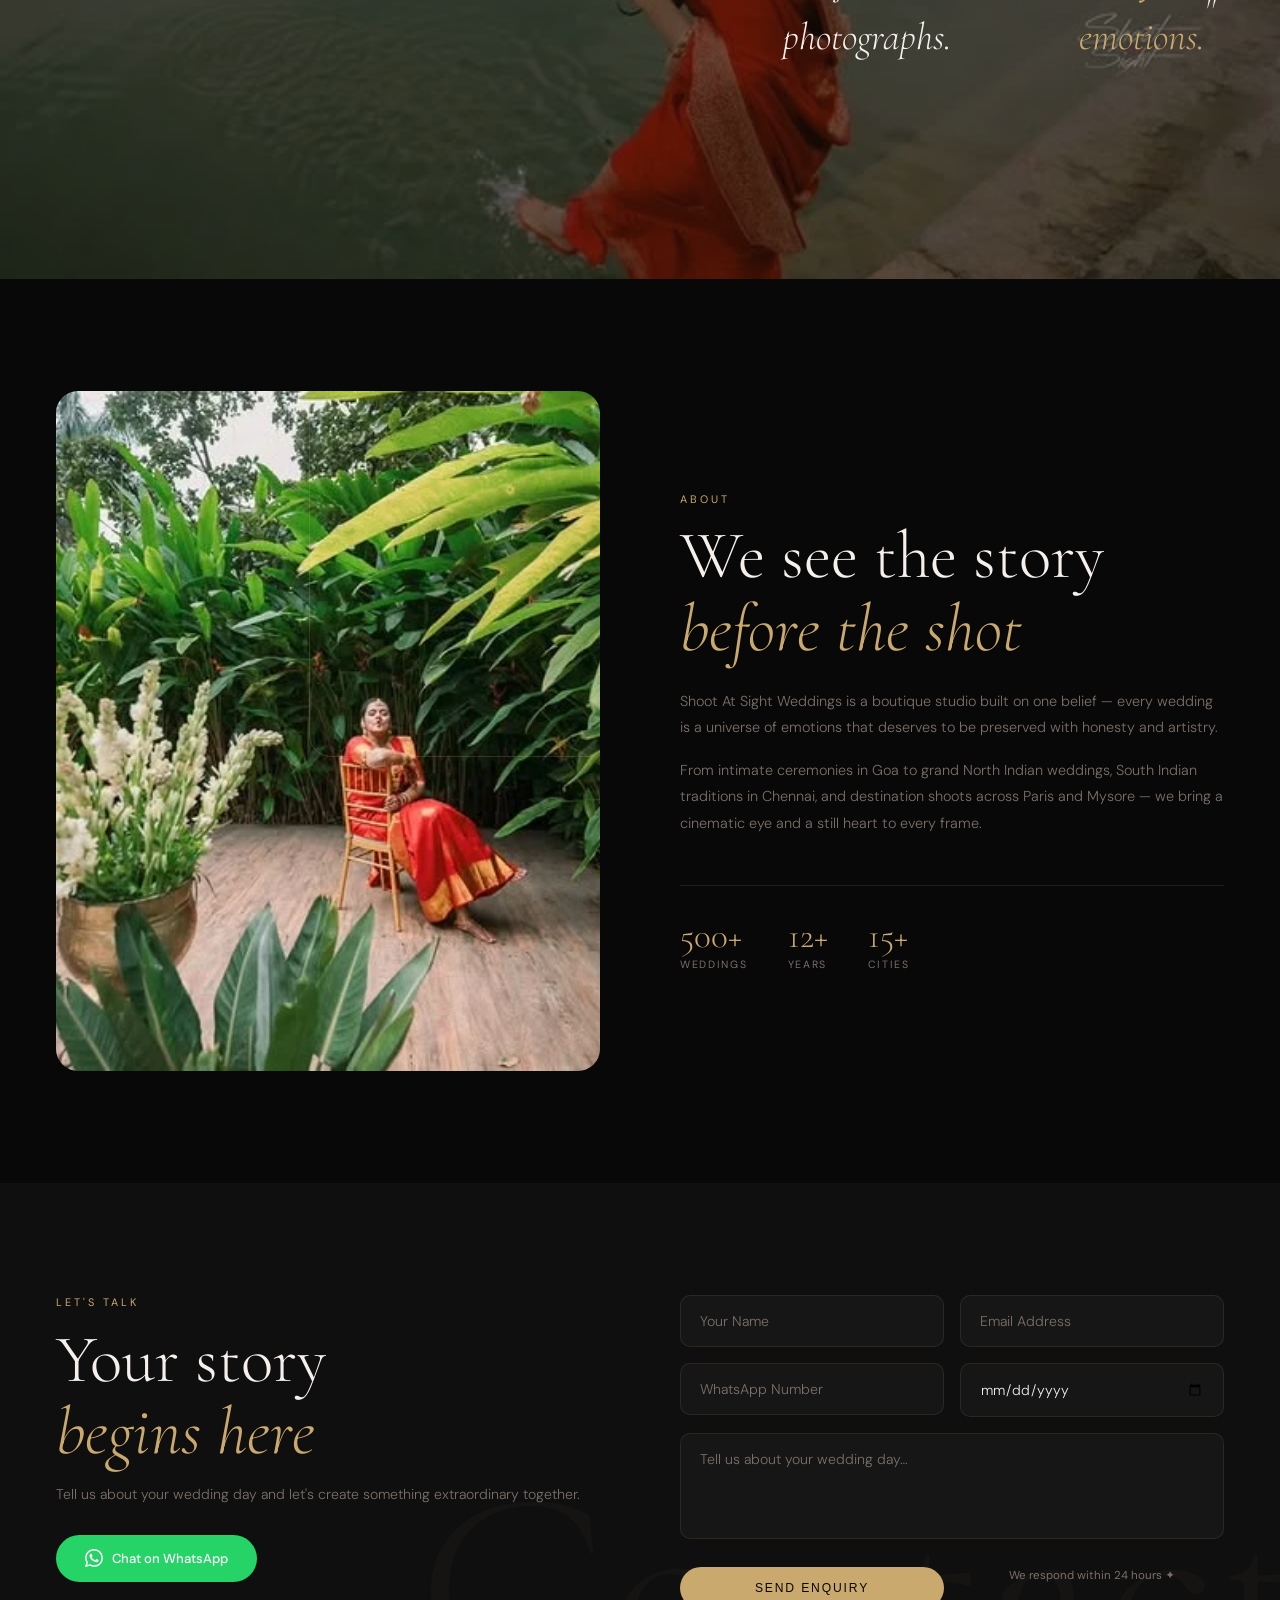
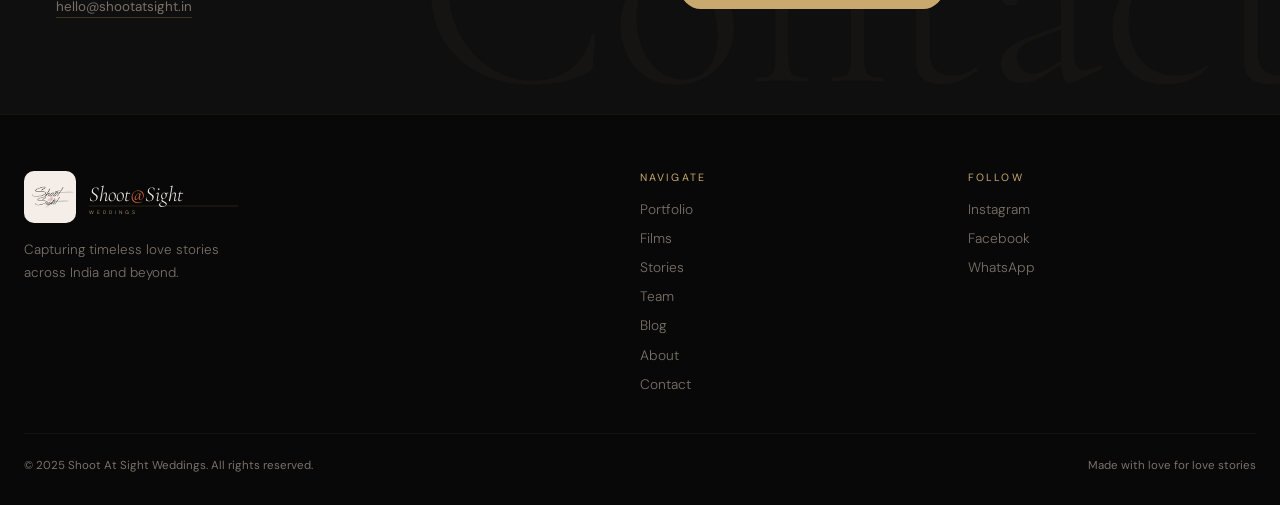
==== commit c40e2099: "logo fix" ====
--- a/index.html
+++ b/index.html
@@ -16,6 +16,7 @@
   <!-- ── NAV ── -->
   <header class="nav" id="nav">
     <a href="#hero" class="nav__logo" aria-label="Shoot At Sight Weddings">
+      <img src="images/logo.jpg" alt="" class="nav__logo-img" />
       <svg viewBox="0 0 240 56" fill="none" xmlns="http://www.w3.org/2000/svg">
         <text x="4" y="34" font-family="Cormorant Garamond, serif" font-size="32" font-style="italic" font-weight="300">
           <tspan fill="#f5f0eb">Shoot</tspan><tspan fill="#c9603a" font-weight="400">@</tspan><tspan fill="#f5f0eb">Sight</tspan>
@@ -352,13 +353,16 @@
   <footer class="footer">
     <div class="footer__inner">
       <div class="footer__brand">
-        <svg viewBox="0 0 240 56" fill="none" width="160">
-          <text x="4" y="34" font-family="Cormorant Garamond,serif" font-size="32" font-style="italic" font-weight="300">
-            <tspan fill="#f5f0eb">Shoot</tspan><tspan fill="#c9603a" font-weight="400">@</tspan><tspan fill="#f5f0eb">Sight</tspan>
-          </text>
-          <line x1="4" y1="42" x2="228" y2="42" stroke="#c9a96e" stroke-width="0.5" opacity="0.5"/>
-          <text x="4" y="54" font-family="DM Sans,sans-serif" font-size="7.5" font-weight="300" fill="#c9a96e" letter-spacing="4.5">WEDDINGS</text>
-        </svg>
+        <div class="footer__logo-wrap">
+          <img src="images/logo.jpg" alt="" class="footer__logo-img" />
+          <svg viewBox="0 0 240 56" fill="none" width="160">
+            <text x="4" y="34" font-family="Cormorant Garamond,serif" font-size="32" font-style="italic" font-weight="300">
+              <tspan fill="#f5f0eb">Shoot</tspan><tspan fill="#c9603a" font-weight="400">@</tspan><tspan fill="#f5f0eb">Sight</tspan>
+            </text>
+            <line x1="4" y1="42" x2="228" y2="42" stroke="#c9a96e" stroke-width="0.5" opacity="0.5"/>
+            <text x="4" y="54" font-family="DM Sans,sans-serif" font-size="7.5" font-weight="300" fill="#c9a96e" letter-spacing="4.5">WEDDINGS</text>
+          </svg>
+        </div>
         <p>Capturing timeless love stories across India and beyond.</p>
       </div>
       <div class="footer__nav">
--- a/style.css
+++ b/style.css
@@ -165,7 +165,41 @@
   padding-block: 0.9rem;
   border-bottom: 1px solid rgba(201,169,110,0.1);
 }
-.nav__logo svg { width: 160px; height: auto; }
+.nav__logo {
+  display: flex;
+  align-items: center;
+  gap: 0.6rem;
+}
+.nav__logo svg { width: 140px; height: auto; }
+
+.nav__logo-img {
+  height: 44px;
+  width: 44px;
+  object-fit: cover;
+  display: block;
+  border-radius: 10px;
+  flex-shrink: 0;
+}
+
+.footer__logo-wrap {
+  display: flex;
+  align-items: center;
+  gap: 0.6rem;
+  margin-bottom: 0.9rem;
+}
+.footer__logo-img {
+  height: 52px;
+  width: 52px;
+  object-fit: cover;
+  display: block;
+  border-radius: 10px;
+  flex-shrink: 0;
+}
+
+@media (max-width: 480px) {
+  .nav__logo-img { height: 36px; width: 36px; }
+  .nav__logo svg { width: 120px; }
+}
 
 .nav__links {
   display: none;
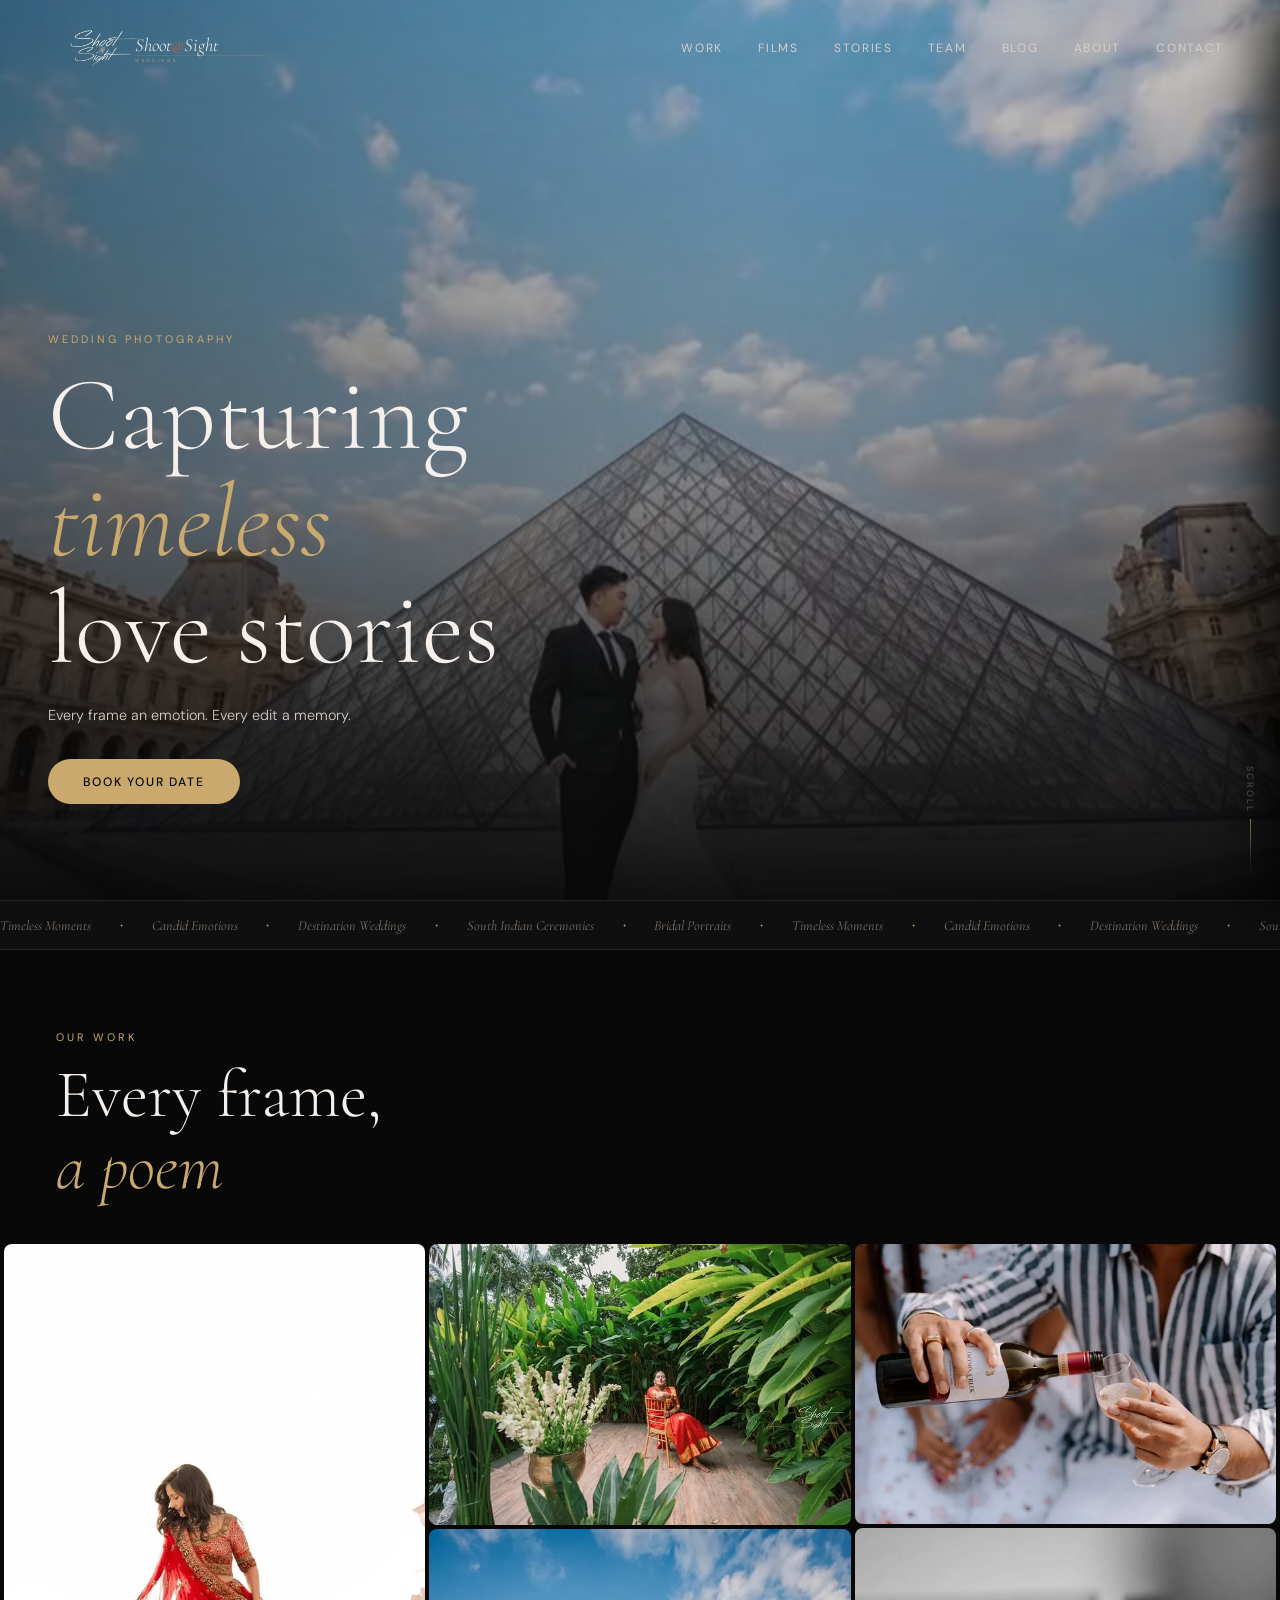
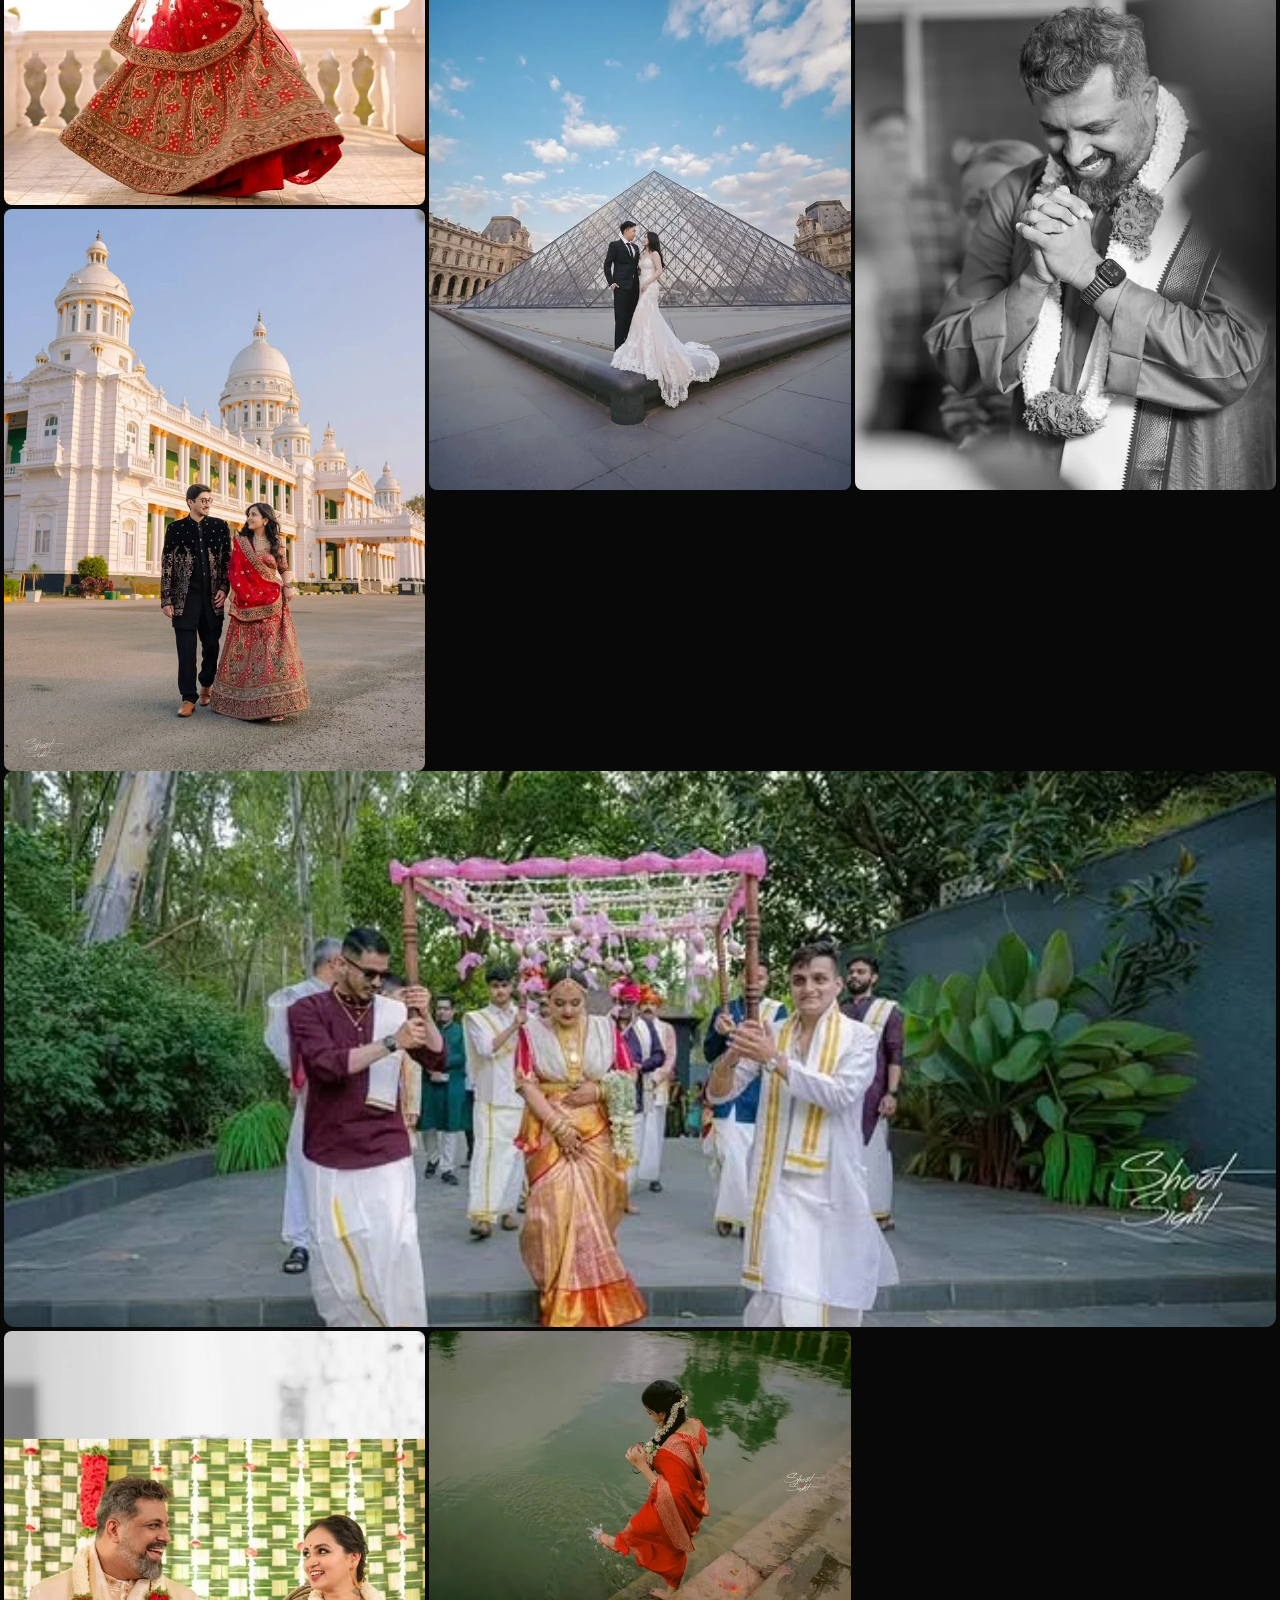
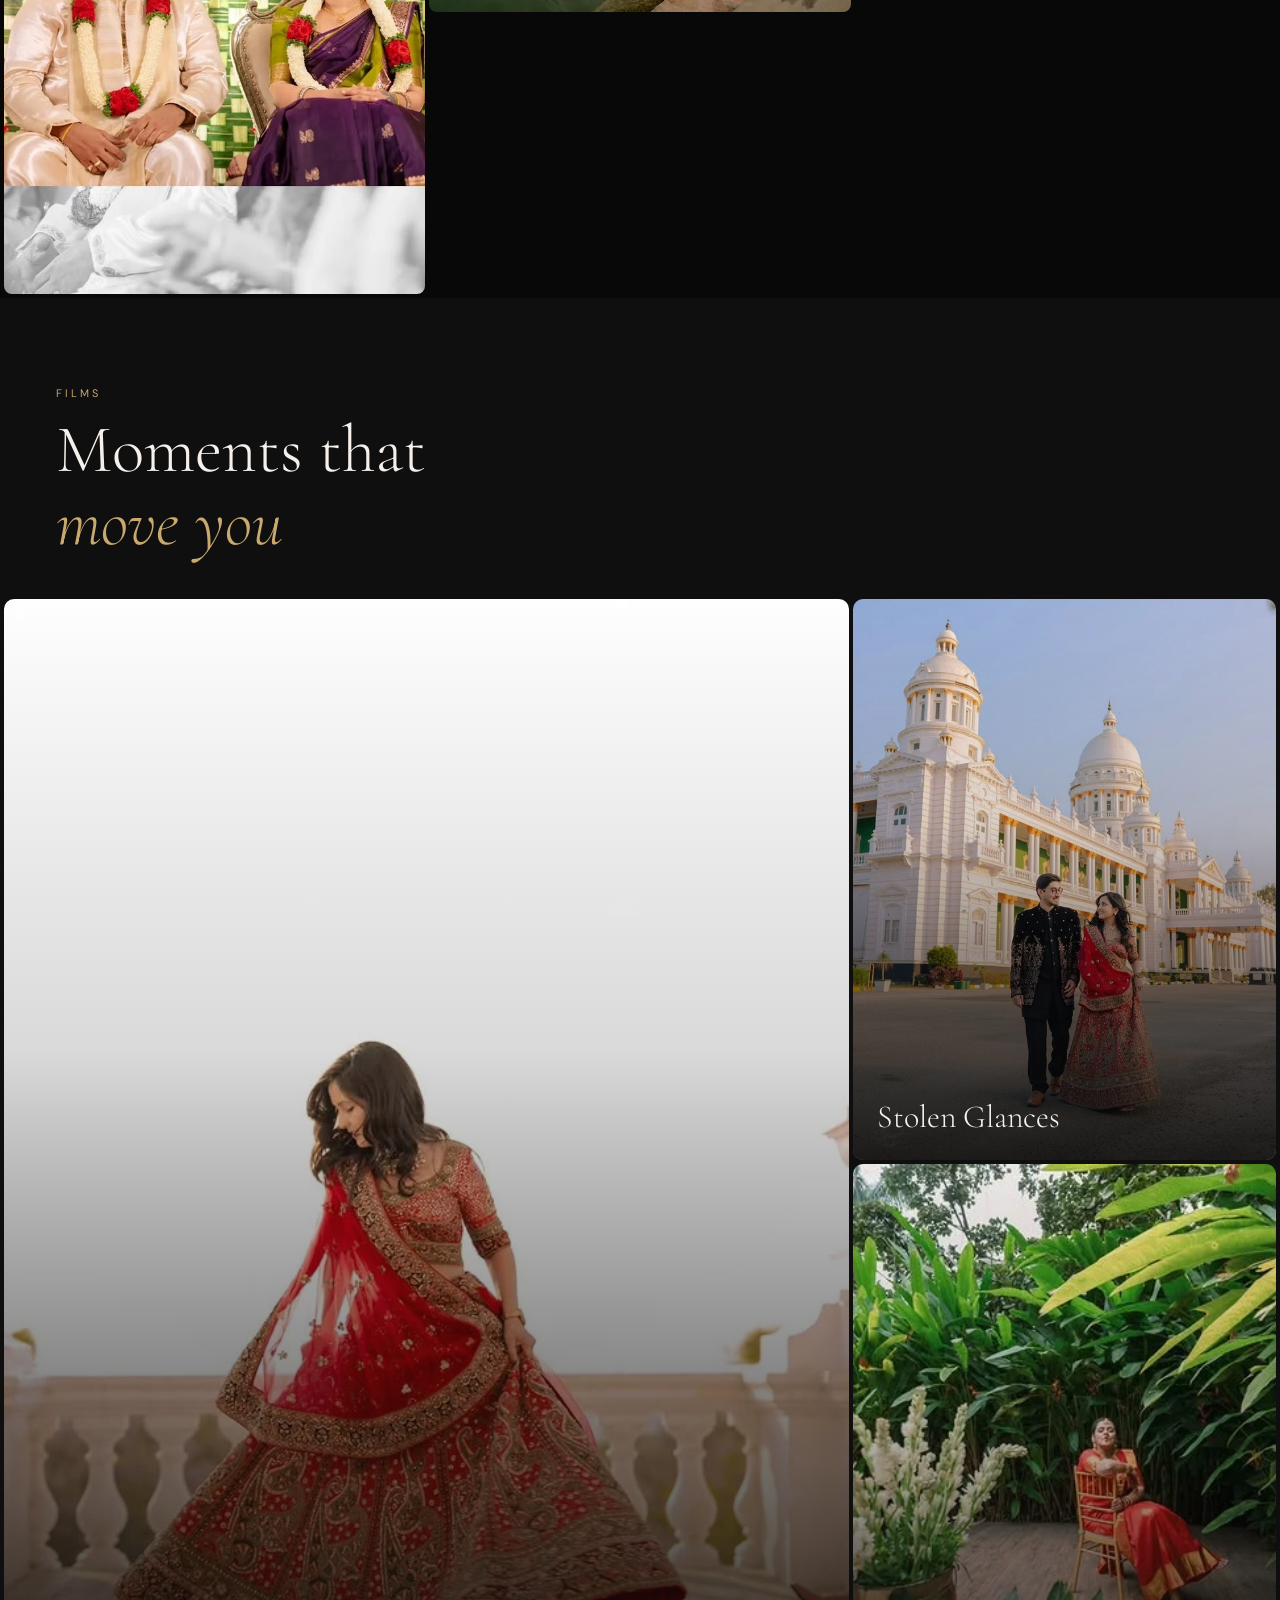
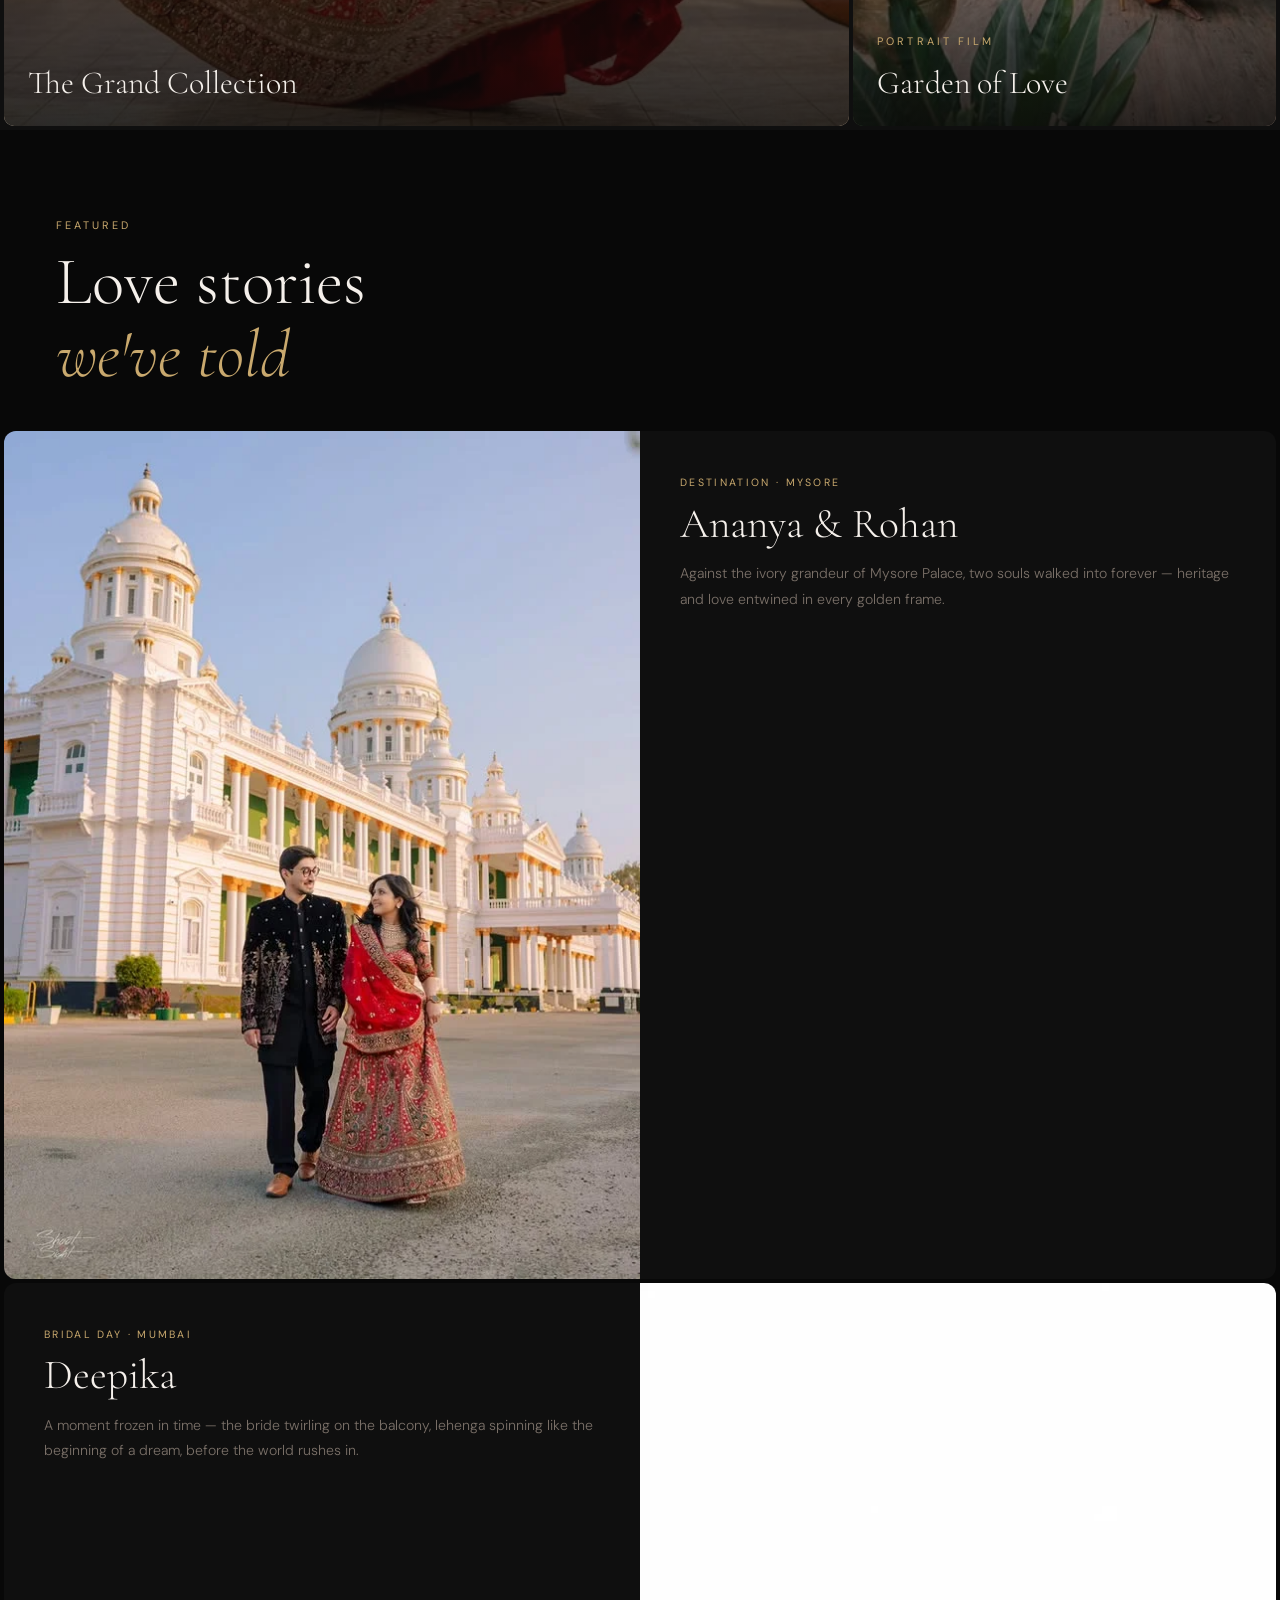
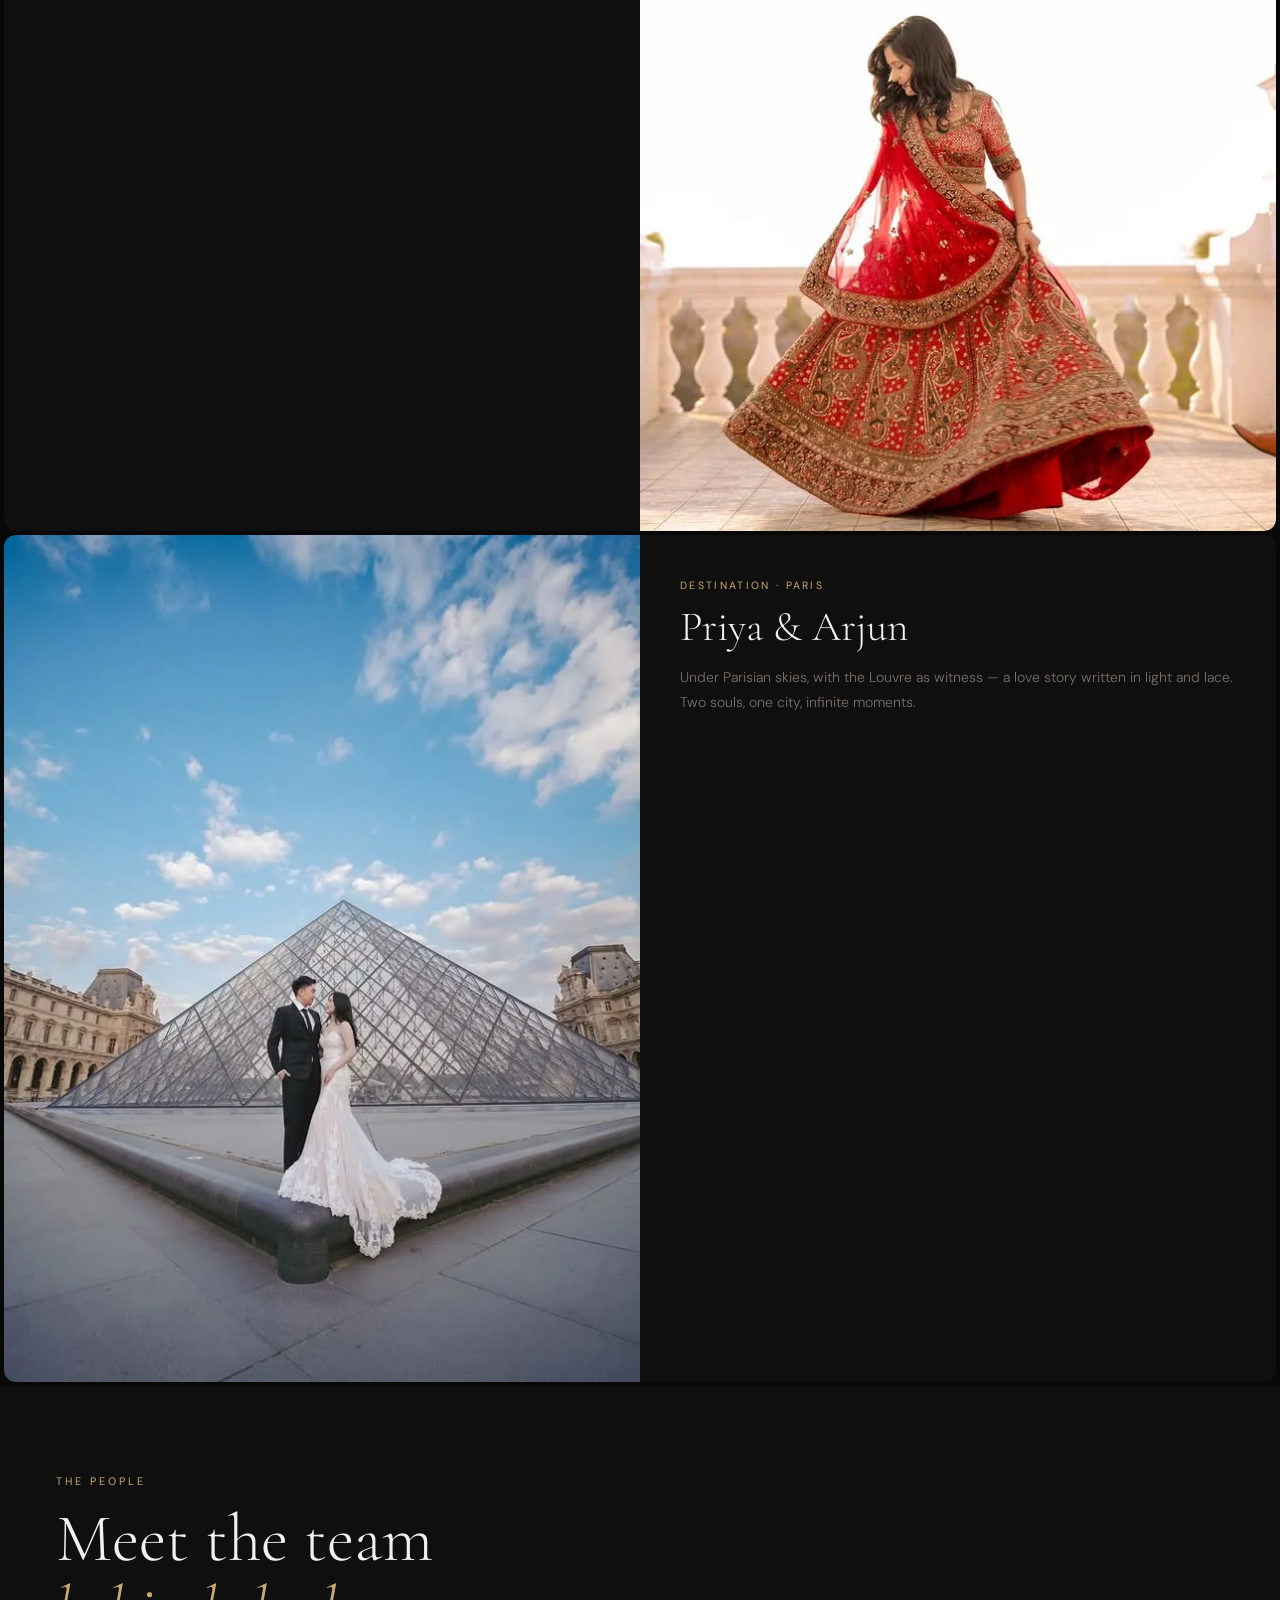
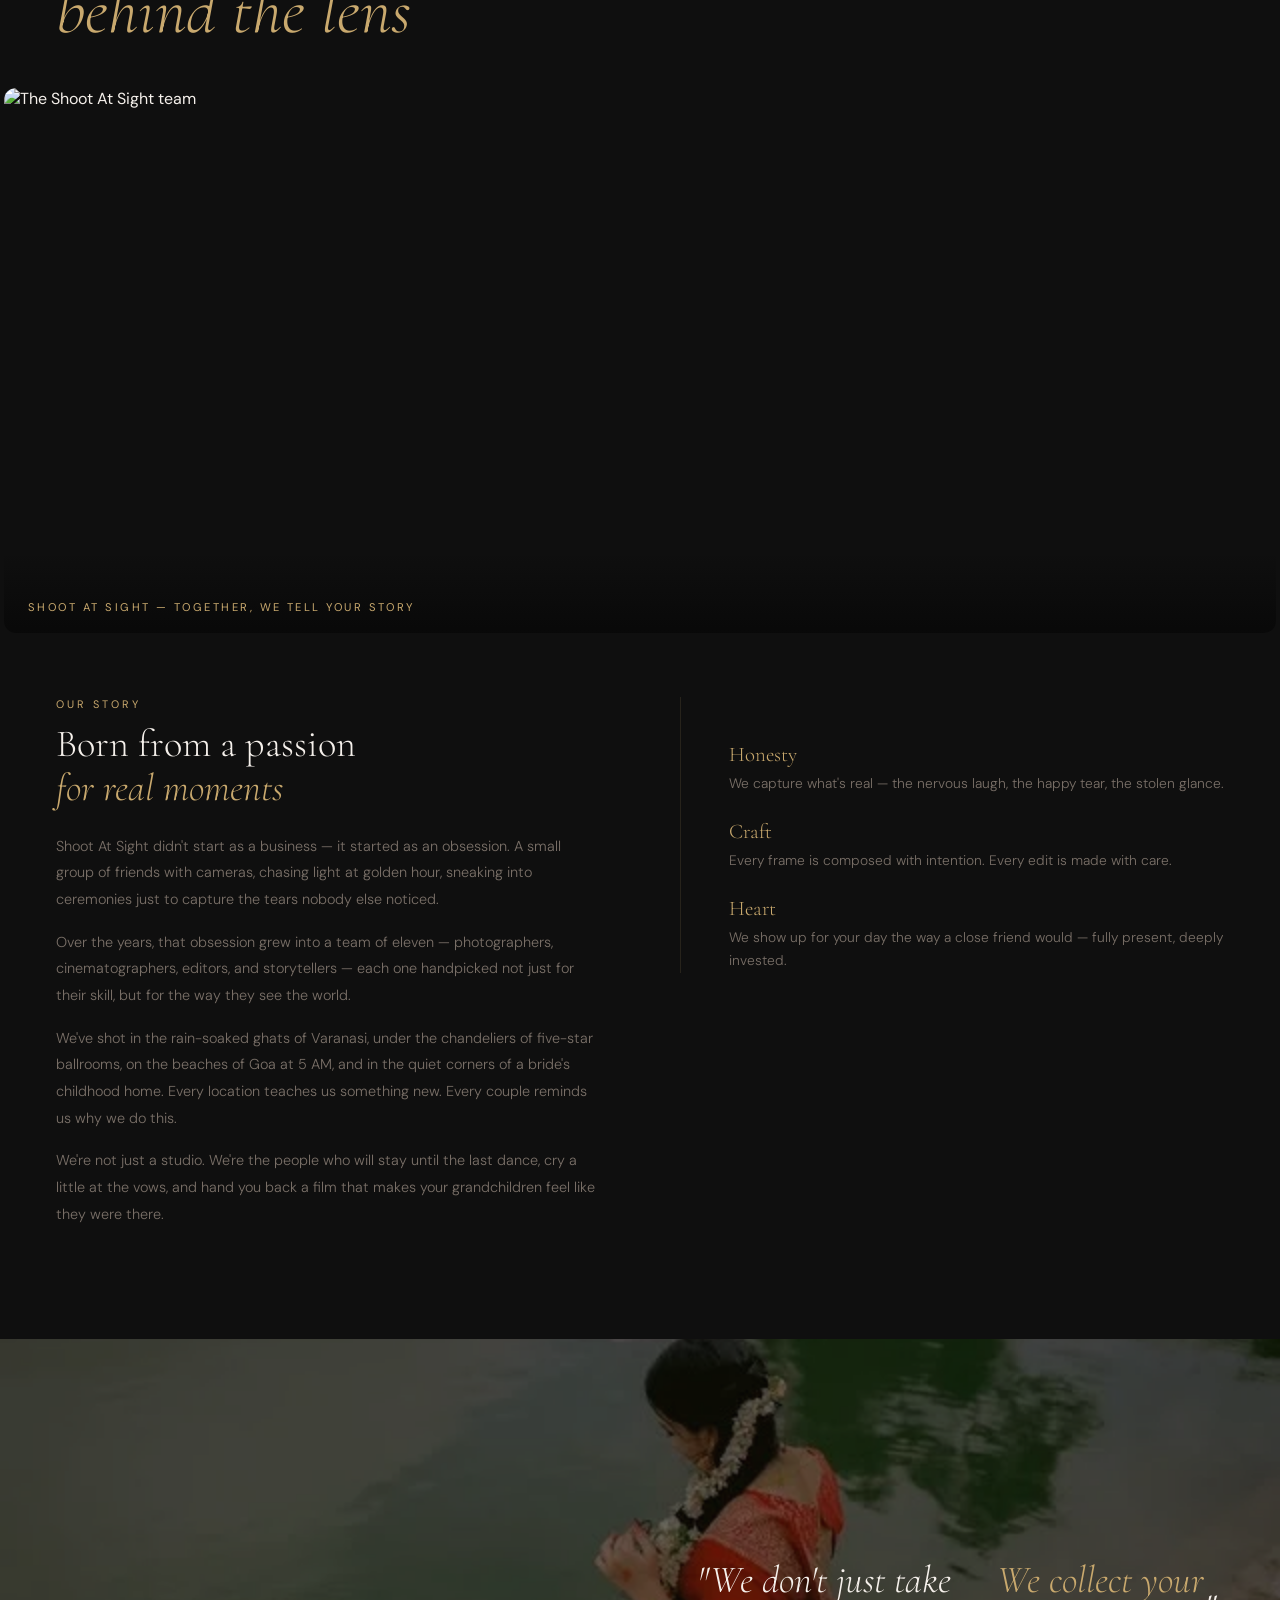
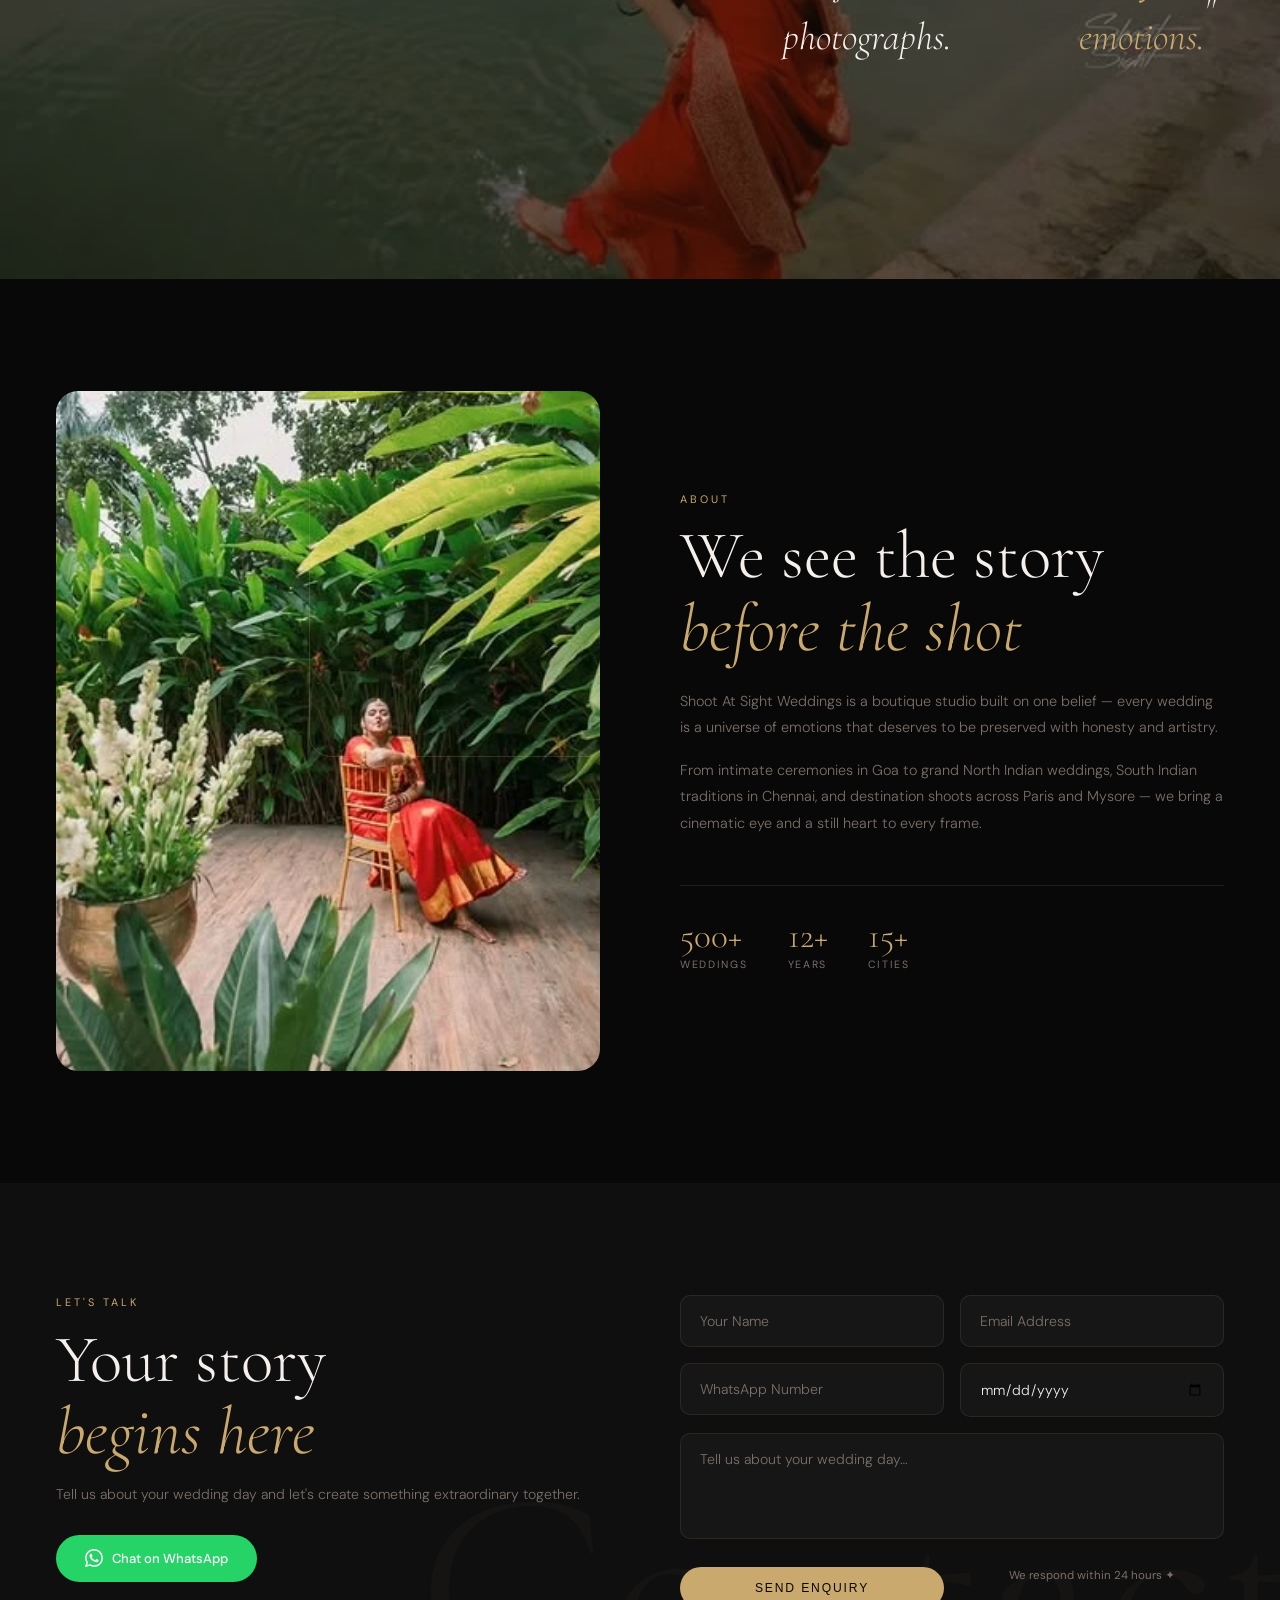
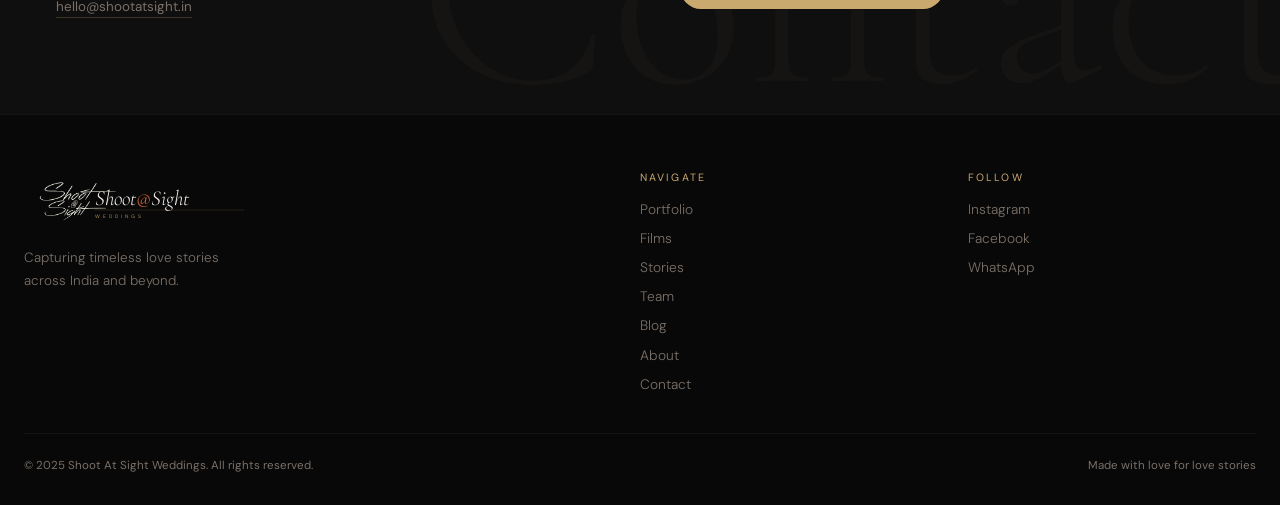
==== commit ea9a5100: "logo set" ====
--- a/index.html
+++ b/index.html
@@ -16,8 +16,8 @@
   <!-- ── NAV ── -->
   <header class="nav" id="nav">
     <a href="#hero" class="nav__logo" aria-label="Shoot At Sight Weddings">
-      <img src="images/logo.jpg" alt="" class="nav__logo-img" />
-      <svg viewBox="0 0 240 56" fill="none" xmlns="http://www.w3.org/2000/svg">
+      <img src="images/logo.png" alt="Shoot At Sight Weddings" class="nav__logo-img" />
+      <svg class="nav__logo-svg" viewBox="0 0 240 56" fill="none" xmlns="http://www.w3.org/2000/svg">
         <text x="4" y="34" font-family="Cormorant Garamond, serif" font-size="32" font-style="italic" font-weight="300">
           <tspan fill="#f5f0eb">Shoot</tspan><tspan fill="#c9603a" font-weight="400">@</tspan><tspan fill="#f5f0eb">Sight</tspan>
         </text>
@@ -354,7 +354,7 @@
     <div class="footer__inner">
       <div class="footer__brand">
         <div class="footer__logo-wrap">
-          <img src="images/logo.jpg" alt="" class="footer__logo-img" />
+          <img src="images/logo.png" alt="Shoot At Sight Weddings" class="footer__logo-img" />
           <svg viewBox="0 0 240 56" fill="none" width="160">
             <text x="4" y="34" font-family="Cormorant Garamond,serif" font-size="32" font-style="italic" font-weight="300">
               <tspan fill="#f5f0eb">Shoot</tspan><tspan fill="#c9603a" font-weight="400">@</tspan><tspan fill="#f5f0eb">Sight</tspan>
--- a/style.css
+++ b/style.css
@@ -168,37 +168,45 @@
 .nav__logo {
   display: flex;
   align-items: center;
-  gap: 0.6rem;
-}
+  gap: 0.5rem;
+}
+
+@media (min-width: 768px) {
+  .nav__logo { gap: 1.4rem; }
+}
+.nav__logo-svg { width: 140px; height: auto; }
 .nav__logo svg { width: 140px; height: auto; }
 
 .nav__logo-img {
-  height: 44px;
-  width: 44px;
-  object-fit: cover;
+  height: 55px;
+  width: auto;
+  object-fit: contain;
   display: block;
-  border-radius: 10px;
   flex-shrink: 0;
+  filter: invert(1) sepia(1) saturate(0.3) brightness(0.95);
+  transform: scale(1.6);
+  transform-origin: left center;
 }
 
 .footer__logo-wrap {
   display: flex;
   align-items: center;
-  gap: 0.6rem;
+  gap: 0.5rem;
   margin-bottom: 0.9rem;
 }
 .footer__logo-img {
-  height: 52px;
-  width: 52px;
-  object-fit: cover;
+  height: 60px;
+  width: auto;
+  object-fit: contain;
   display: block;
-  border-radius: 10px;
   flex-shrink: 0;
+  filter: invert(1) sepia(1) saturate(0.3) brightness(0.95);
+  transform: scale(1.6);
+  transform-origin: left center;
 }
 
 @media (max-width: 480px) {
-  .nav__logo-img { height: 36px; width: 36px; }
-  .nav__logo svg { width: 120px; }
+  .nav__logo-img { height: 44px; transform: scale(1.3); }
 }
 
 .nav__links {
